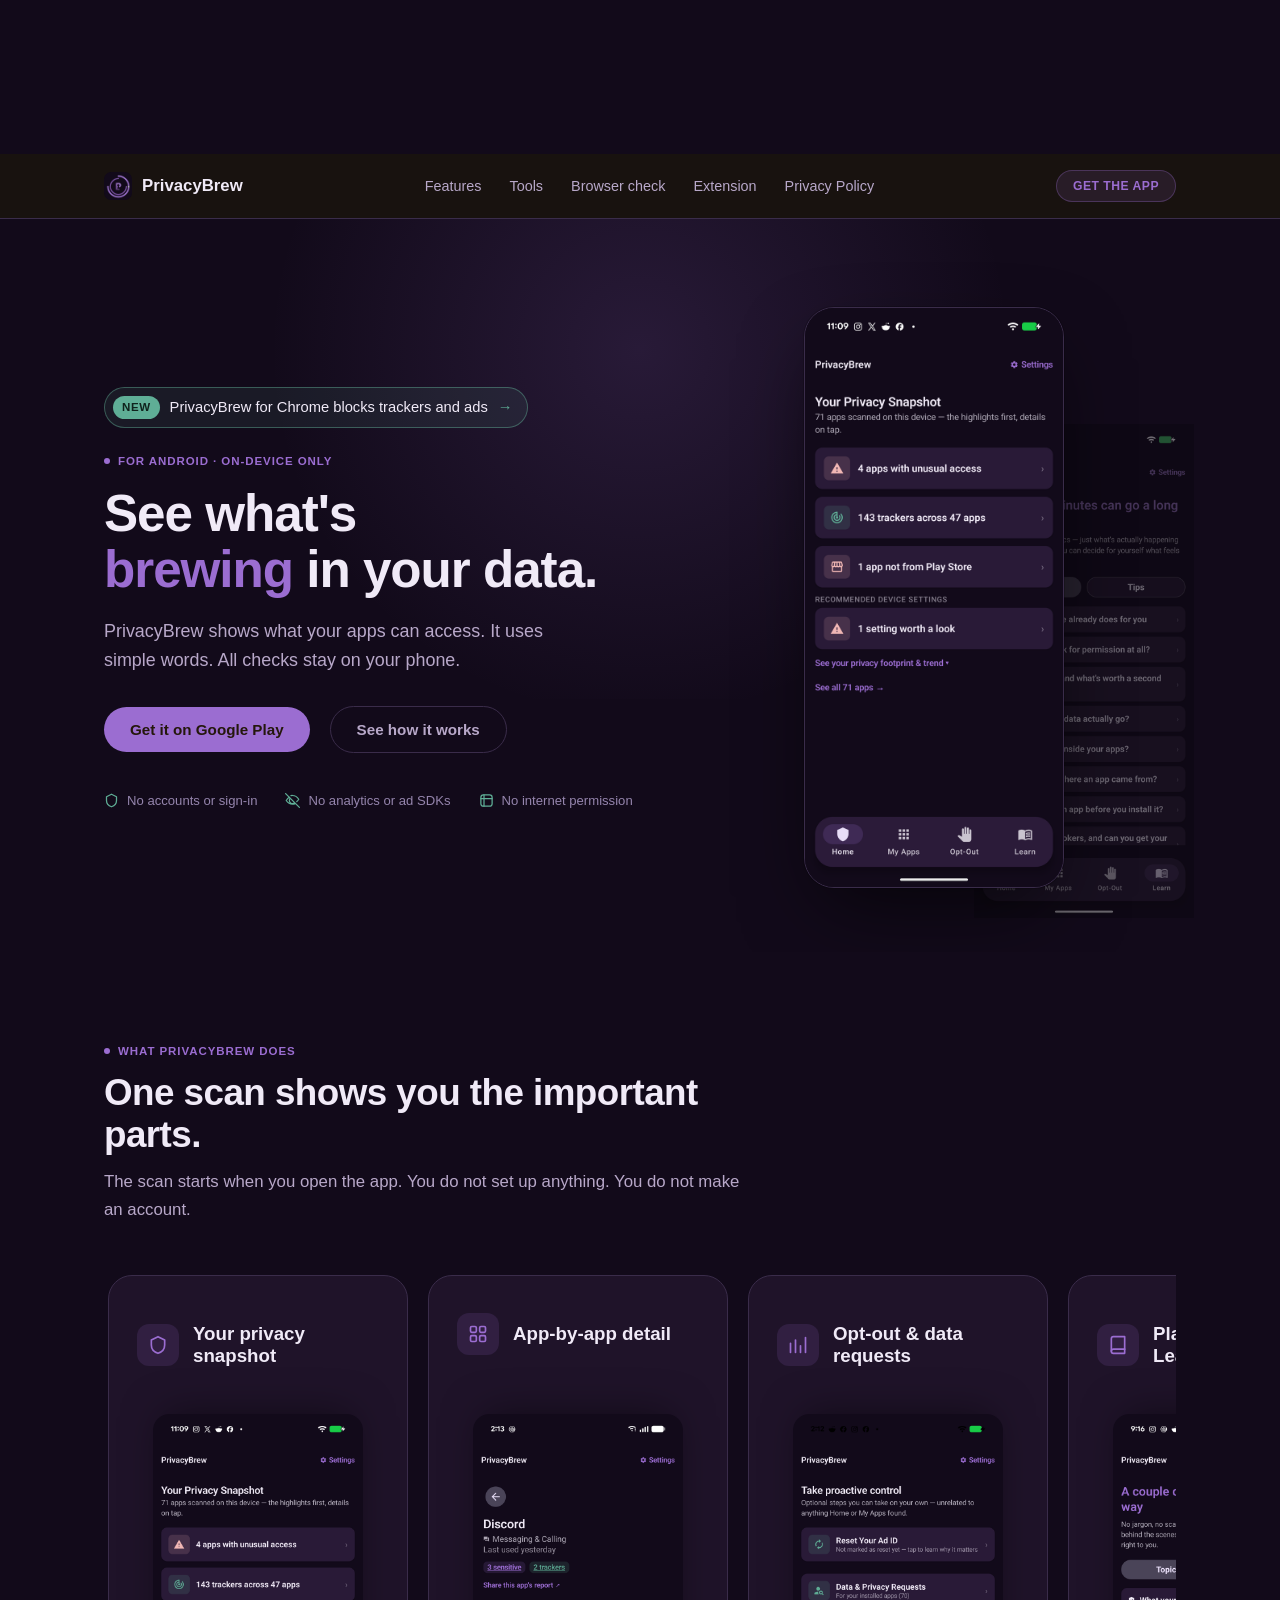
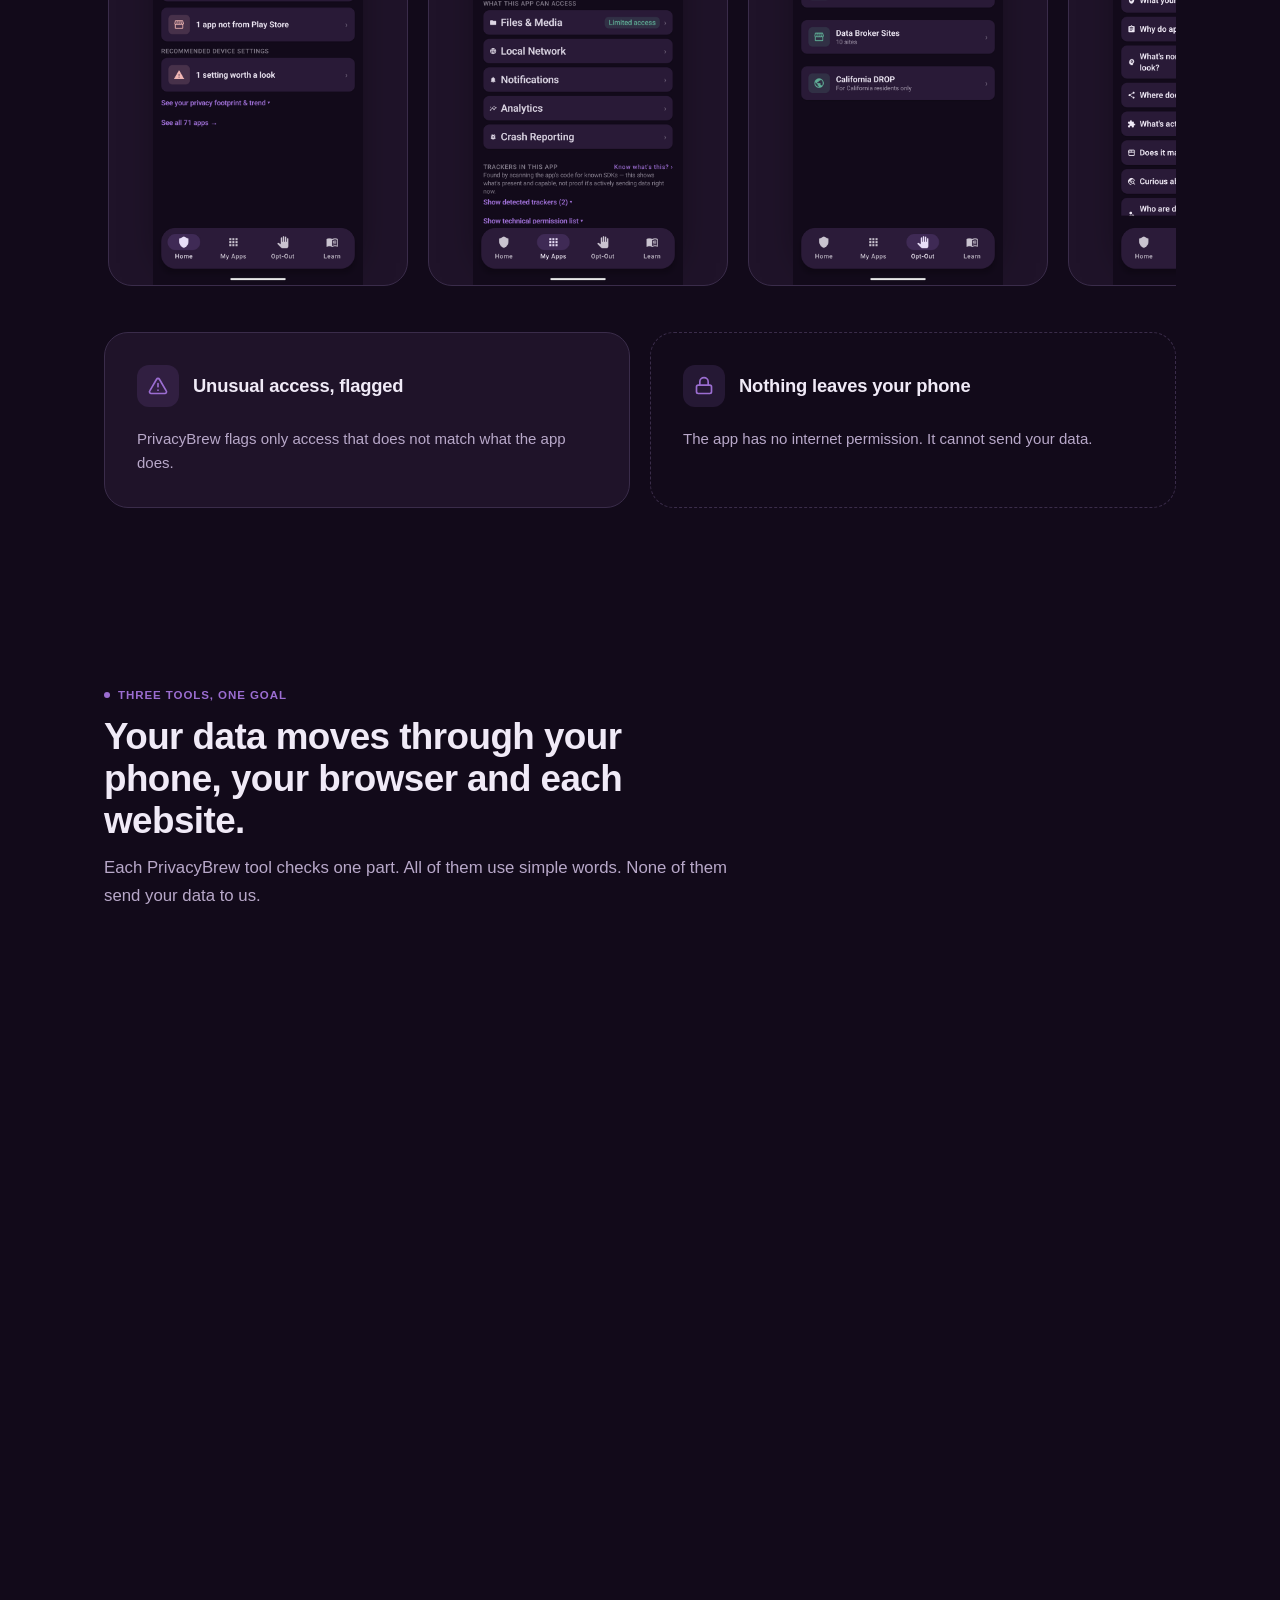
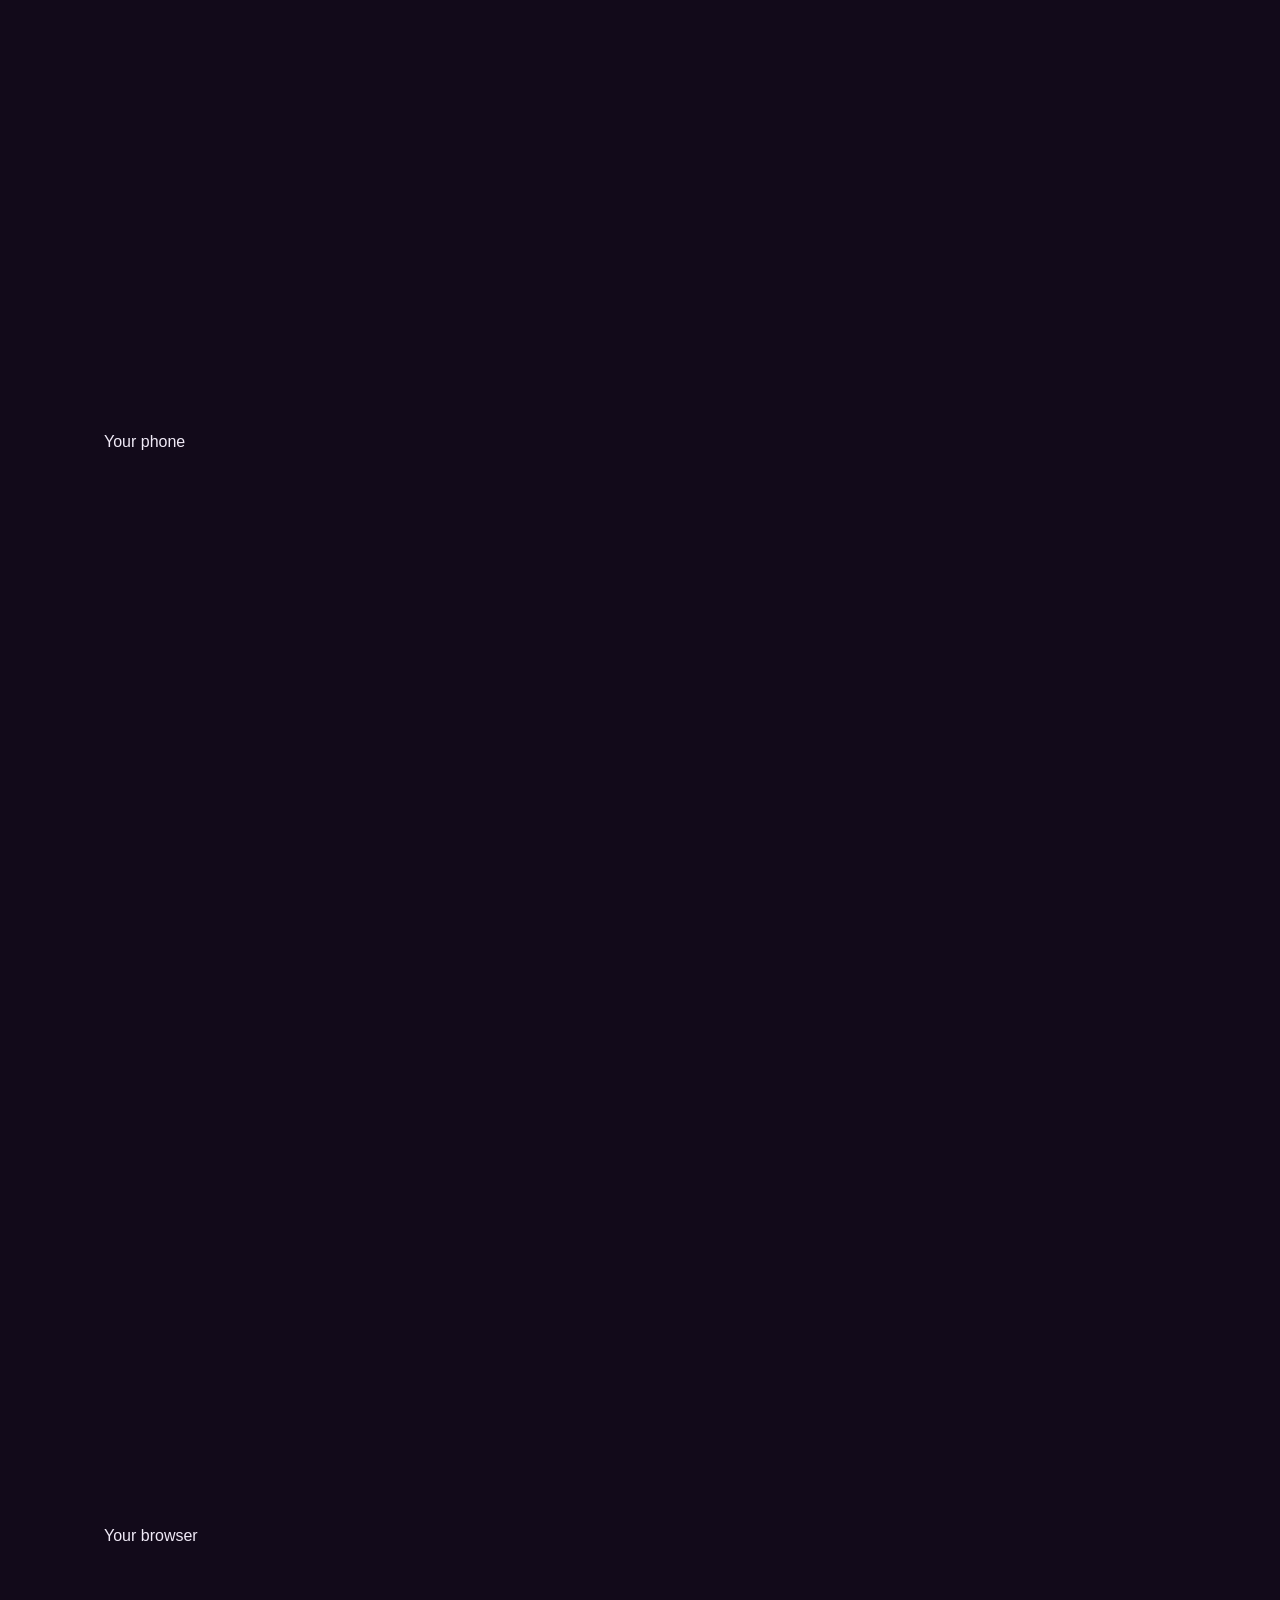
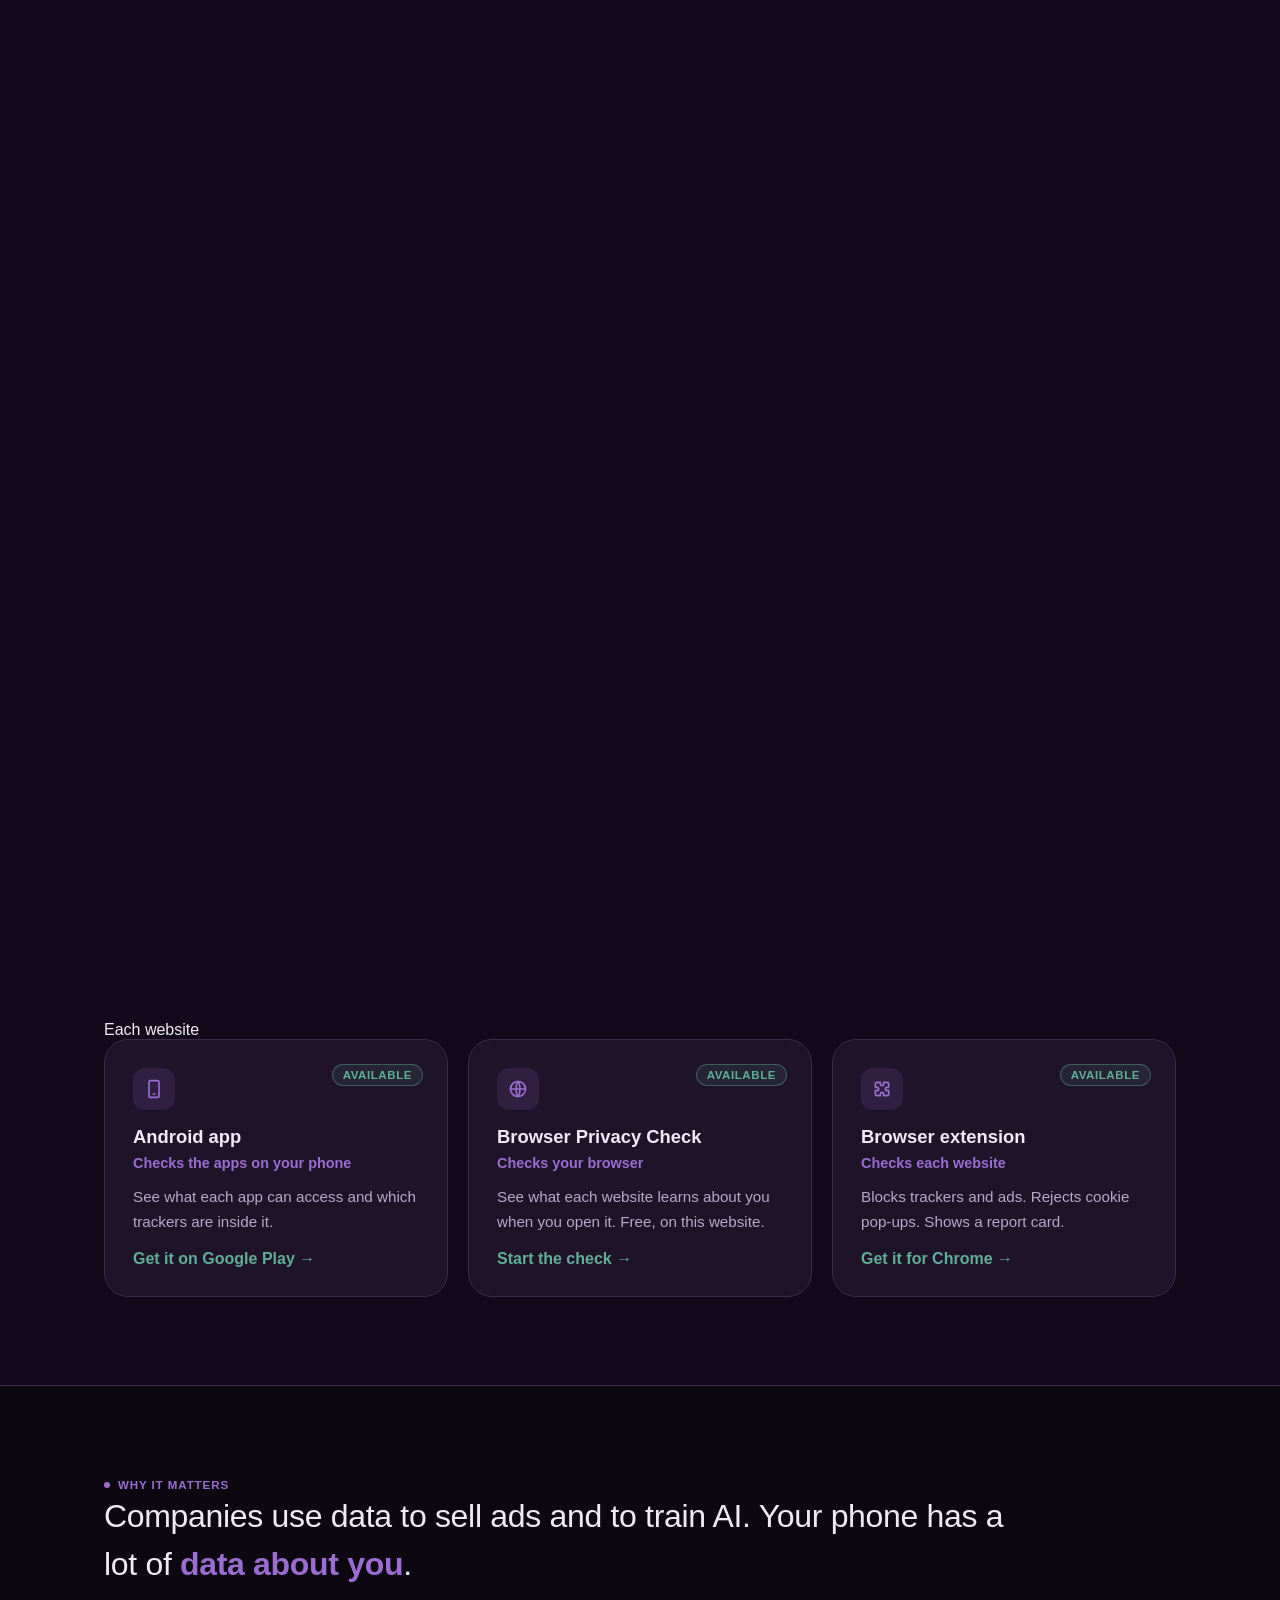
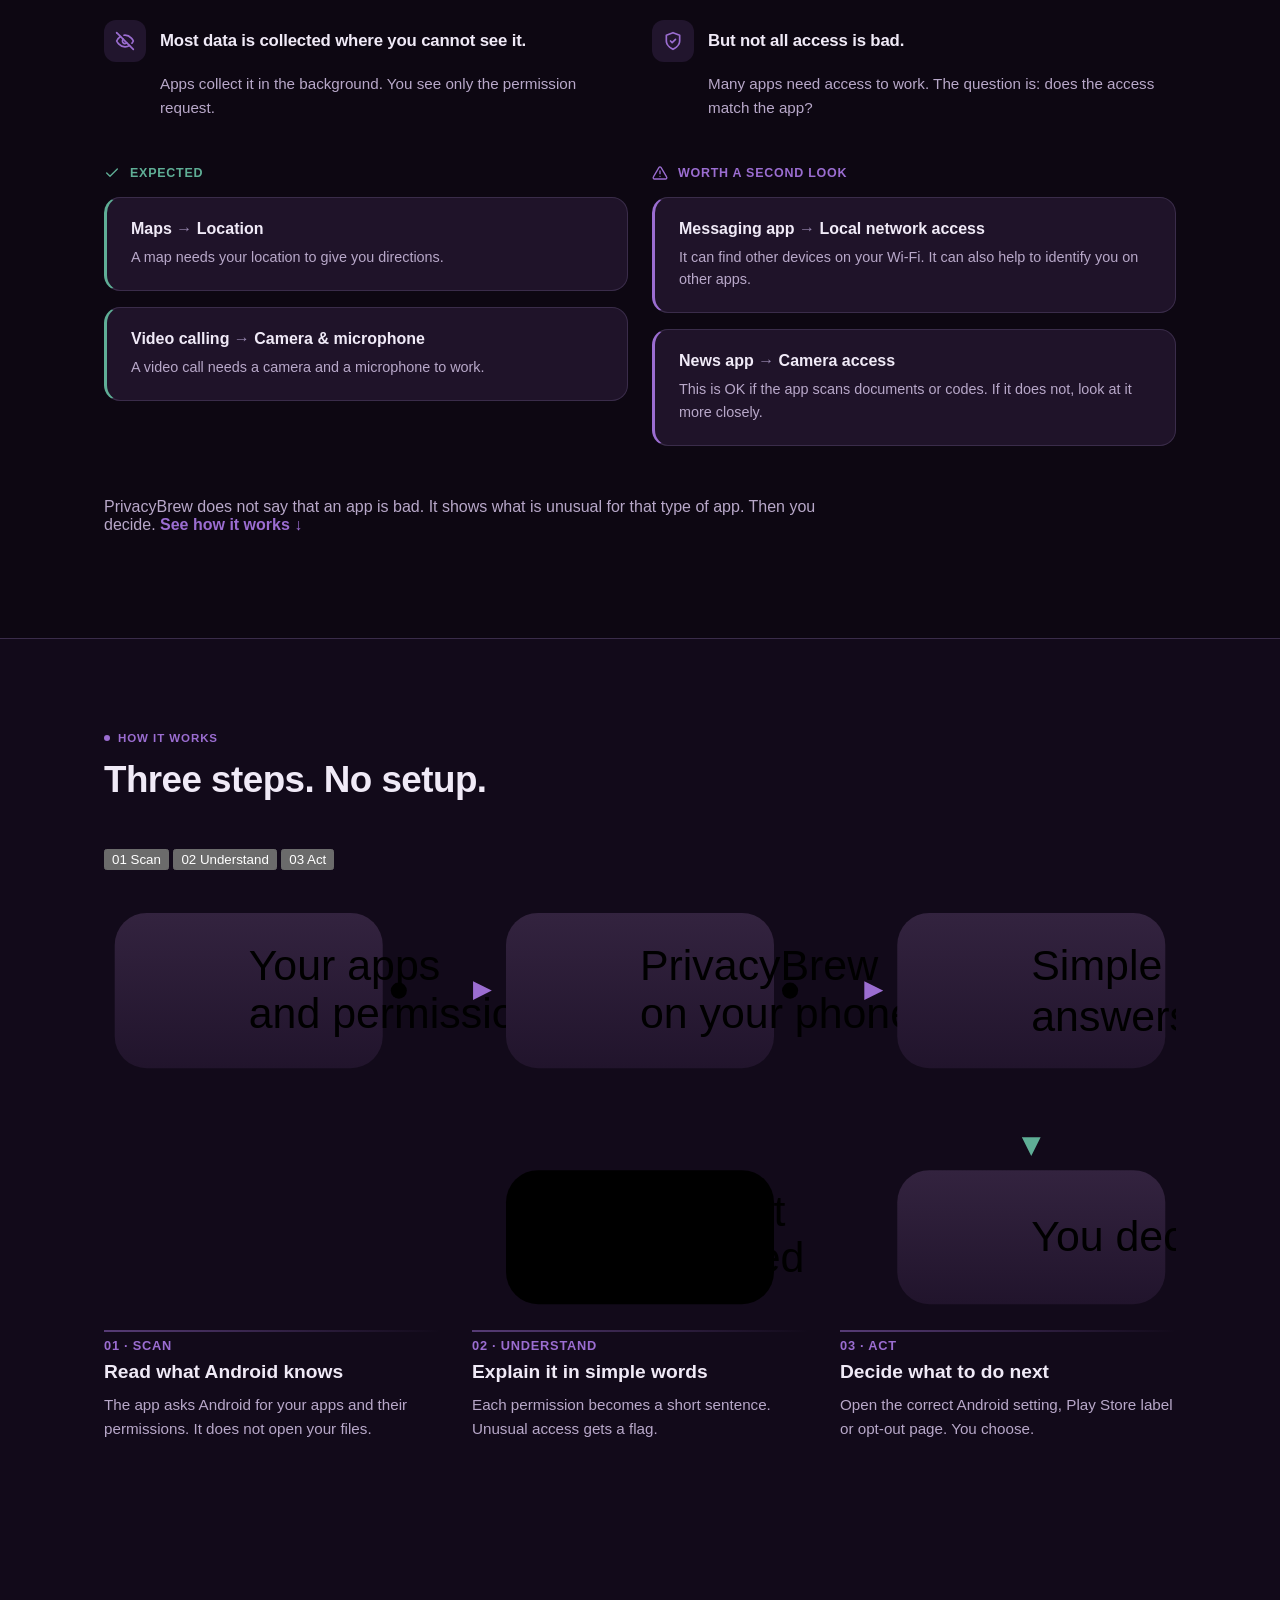
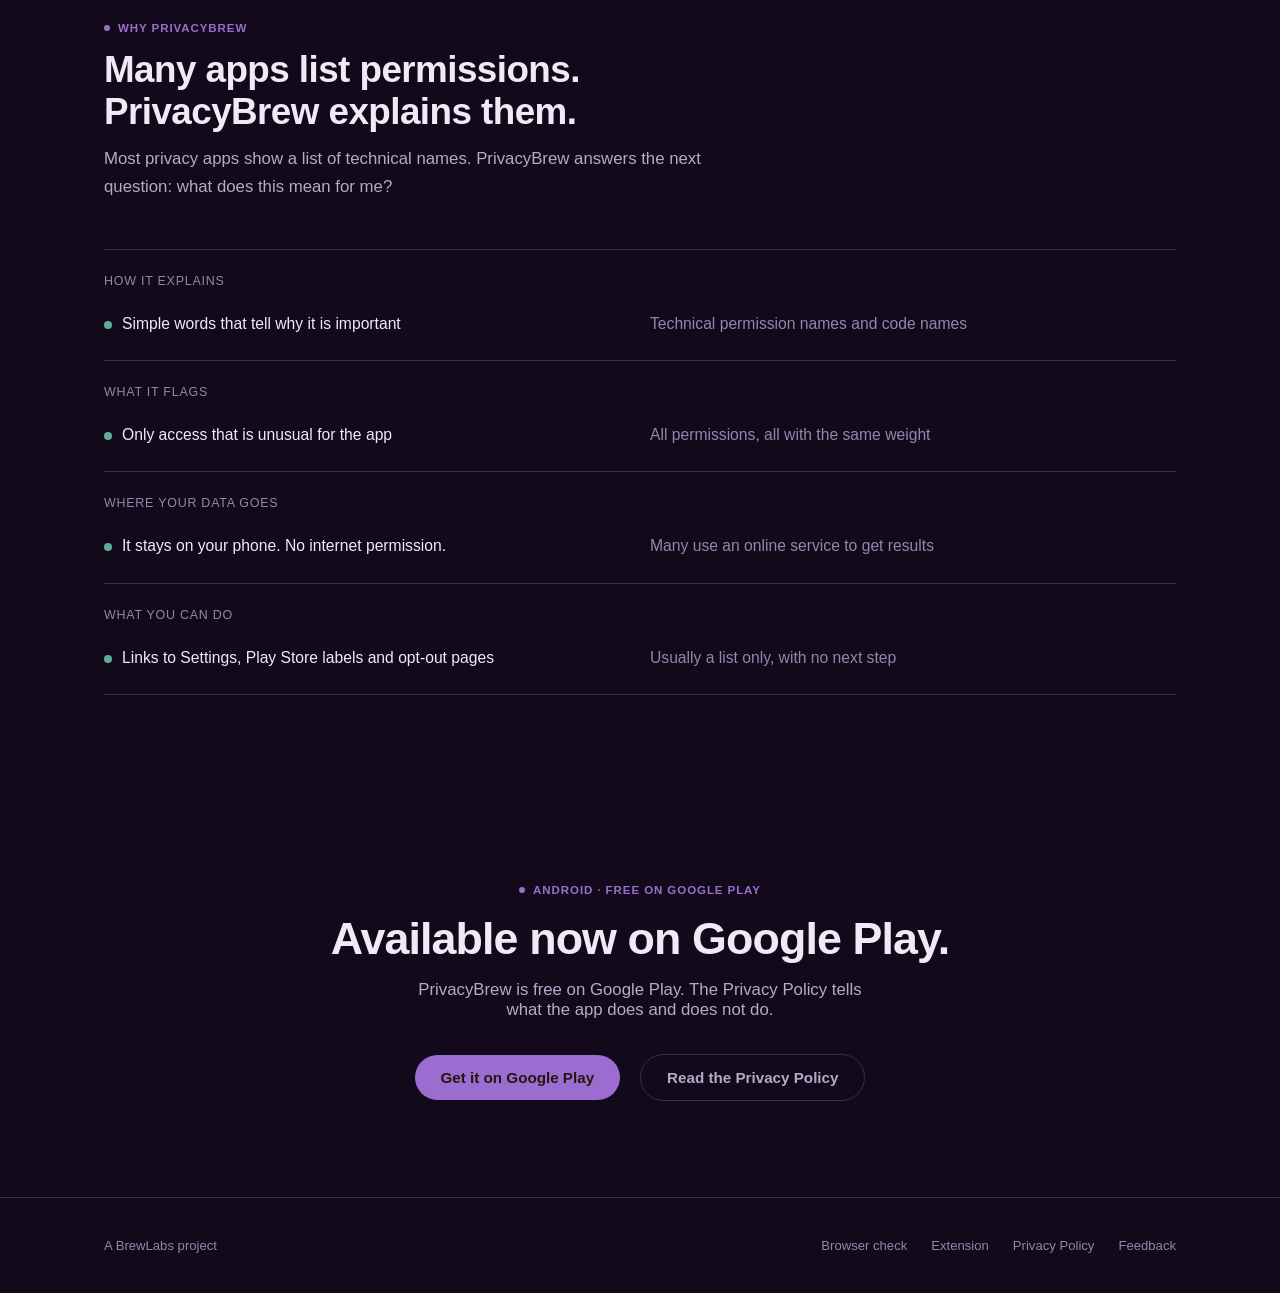
==== index.html @ 51af4dcc "Home: selectable How it works steps and tools flow strip Co-authored-by: Copilot <223556219+Copilot@" ====
<!DOCTYPE html>
<html lang="en">
<head>
<meta charset="UTF-8">
<meta name="viewport" content="width=device-width, initial-scale=1">
<meta name="color-scheme" content="dark">
<meta name="description" content="PrivacyBrew shows what your Android apps can access, in simple words. All checks stay on your phone. No accounts, no analytics, no ads, no internet permission.">
<link rel="icon" type="image/png" href="assets/img/favicon-32.png">
<link rel="apple-touch-icon" href="assets/img/favicon-180.png">
<link rel="stylesheet" href="assets/css/style.css?v=20261019a">
<title>PrivacyBrew — See what's brewing in your data</title>
</head>
<body>
  <svg class="dg-defs" aria-hidden="true" focusable="false"><defs><linearGradient id="pb-node" x1="0" y1="0" x2="0" y2="1"><stop offset="0" stop-color="#33233f"/><stop offset="1" stop-color="#21142c"/></linearGradient><marker id="pb-a" viewBox="0 0 10 10" refX="9" refY="5" markerWidth="7" markerHeight="7" orient="auto-start-reverse"><path d="M0 0L10 5L0 10z" fill="#9b6dd1"/></marker><marker id="pb-t" viewBox="0 0 10 10" refX="9" refY="5" markerWidth="7" markerHeight="7" orient="auto-start-reverse"><path d="M0 0L10 5L0 10z" fill="#5fae96"/></marker><marker id="pb-w" viewBox="0 0 10 10" refX="9" refY="5" markerWidth="7" markerHeight="7" orient="auto-start-reverse"><path d="M0 0L10 5L0 10z" fill="#e8a87c"/></marker></defs></svg>

  <nav class="nav">
    <div class="nav-inner">
      <a class="brand" href="/">
        <img src="assets/img/logo.png" alt="">
        PrivacyBrew
      </a>
      <div class="nav-links" id="nav-links">
        <a href="#features">Features</a>
        <a href="#tools">Tools</a>
        <a href="/check.html">Browser check</a>
        <a href="/extension.html">Extension</a>
        <a href="/privacy.html">Privacy Policy</a>
      </div>
      <a class="nav-cta" href="https://play.google.com/store/apps/details?id=com.brewlabs.privacybrew" target="_blank" rel="noopener">Get the app</a>
      <button class="nav-toggle" type="button" aria-expanded="false" aria-controls="nav-links" aria-label="Open menu">
        <span></span><span></span><span></span>
      </button>
    </div>
  </nav>

  <nav class="section-tracker" id="section-tracker" aria-label="Section">
    <a href="#features" data-section="features">What</a>
    <a href="#tools" data-section="tools">Tools</a>
    <a href="#why-it-matters" data-section="why-it-matters">Why</a>
    <a href="#how-it-works" data-section="how-it-works">How</a>
    <a href="#compare" data-section="compare">Compare</a>
  </nav>

  <header class="hero">
    <div class="wrap hero-grid">
      <div>
        <a class="hero-news" href="/extension.html">
          <span class="hero-news-tag">New</span>
          <span class="hero-news-text">PrivacyBrew for Chrome blocks trackers and ads</span>
          <span class="hero-news-arrow" aria-hidden="true">→</span>
        </a>
        <div class="eyebrow">For Android · On-device only</div>
        <h1>See what's<br><em>brewing</em> in your data.</h1>
        <p class="hero-sub">
          PrivacyBrew shows what your apps can access. It uses simple
          words. All checks stay on your phone.
        </p>
        <div class="hero-actions">
          <a class="btn btn-primary" href="https://play.google.com/store/apps/details?id=com.brewlabs.privacybrew" target="_blank" rel="noopener">Get it on Google Play</a>
          <a class="btn btn-ghost" href="#how-it-works">See how it works</a>
        </div>
        <div class="hero-trust">
          <span>
            <svg viewBox="0 0 24 24" fill="none" stroke-width="2" stroke-linecap="round" stroke-linejoin="round"><path d="M12 2l8 4v6c0 5-3.5 8.5-8 10-4.5-1.5-8-5-8-10V6z"/></svg>
            No accounts or sign-in
          </span>
          <span>
            <svg viewBox="0 0 24 24" fill="none" stroke-width="2" stroke-linecap="round" stroke-linejoin="round"><path d="M1 1l22 22M8.5 8.5A5 5 0 0012 17a4.9 4.9 0 002.9-.9M16.7 16.7A9.4 9.4 0 0112 18c-6 0-10-6-10-6a17.6 17.6 0 015-5.5M9.5 4.3A9 9 0 0112 4c6 0 10 6 10 6a17.7 17.7 0 01-3.1 3.6"/></svg>
            No analytics or ad SDKs
          </span>
          <span>
            <svg viewBox="0 0 24 24" fill="none" stroke-width="2" stroke-linecap="round" stroke-linejoin="round"><rect x="3" y="3" width="18" height="18" rx="4"/><path d="M3 9h18M8 3v18"/></svg>
            No internet permission
          </span>
        </div>
      </div>
      <div class="hero-visual">
        <img class="phone-back" src="assets/img/screenshots/learn.png" alt="">
        <div class="phone"><img src="assets/img/screenshots/home.png" alt="PrivacyBrew home screen showing a privacy snapshot with unusual access and tracker counts"></div>
      </div>
    </div>
  </header>

  <section id="features">
    <div class="wrap">
      <div class="section-head reveal">
        <div class="eyebrow">What PrivacyBrew does</div>
        <h2>One scan shows you the important parts.</h2>
        <p>The scan starts when you open the app. You do not set up
        anything. You do not make an account.</p>
      </div>

      <div class="shot-gallery reveal">
        <div class="shot-gallery-item">
          <div class="card-header">
            <div class="card-icon">
              <svg viewBox="0 0 24 24" fill="none" stroke-width="2" stroke-linecap="round" stroke-linejoin="round"><path d="M12 2l8 4v6c0 5-3.5 8.5-8 10-4.5-1.5-8-5-8-10V6z"/></svg>
            </div>
            <h3>Your privacy snapshot</h3>
          </div>
          <div class="shot-wrap"><img src="assets/img/screenshots/home.png" alt="Home tab privacy snapshot"></div>
        </div>

        <div class="shot-gallery-item">
          <div class="card-header">
            <div class="card-icon">
              <svg viewBox="0 0 24 24" fill="none" stroke-width="2" stroke-linecap="round" stroke-linejoin="round"><rect x="3" y="3" width="7" height="7" rx="1.5"/><rect x="14" y="3" width="7" height="7" rx="1.5"/><rect x="3" y="14" width="7" height="7" rx="1.5"/><rect x="14" y="14" width="7" height="7" rx="1.5"/></svg>
            </div>
            <h3>App-by-app detail</h3>
          </div>
          <div class="shot-wrap"><img src="assets/img/screenshots/detail.png" alt="App detail screen showing access and unusual flags"></div>
        </div>

        <div class="shot-gallery-item">
          <div class="card-header">
            <div class="card-icon">
              <svg viewBox="0 0 24 24" fill="none" stroke-width="2" stroke-linecap="round" stroke-linejoin="round"><path d="M3 21V10M9 21V6M15 21v-8M21 21V3"/></svg>
            </div>
            <h3>Opt-out & data requests</h3>
          </div>
          <div class="shot-wrap"><img src="assets/img/screenshots/optout.png" alt="Opt-Out tab with reset ad ID, data & privacy requests, data broker sites, and California DROP cards"></div>
        </div>

        <div class="shot-gallery-item">
          <div class="card-header">
            <div class="card-icon">
              <svg viewBox="0 0 24 24" fill="none" stroke-width="2" stroke-linecap="round" stroke-linejoin="round"><path d="M4 19.5A2.5 2.5 0 016.5 17H20"/><path d="M6.5 2H20v20H6.5A2.5 2.5 0 014 19.5v-15A2.5 2.5 0 016.5 2z"/></svg>
            </div>
            <h3>Plain-language Learn</h3>
          </div>
          <div class="shot-wrap"><img src="assets/img/screenshots/learn.png" alt="Learn tab with plain-language privacy topics"></div>
        </div>
      </div>

      <div class="bento">
        <div class="card span-3 reveal">
          <div class="card-header">
            <div class="card-icon">
              <svg viewBox="0 0 24 24" fill="none" stroke-width="2" stroke-linecap="round" stroke-linejoin="round"><path d="M10.29 3.86l-8.16 14A2 2 0 004 21h16a2 2 0 001.87-3.14l-8.16-14a2 2 0 00-3.44 0z"/><path d="M12 9v4M12 17h.01"/></svg>
            </div>
            <h3>Unusual access, flagged</h3>
          </div>
          <p>PrivacyBrew flags only access that does not match what the app does.</p>
        </div>

        <div class="card trust span-3 reveal">
          <div class="card-header">
            <div class="card-icon">
              <svg viewBox="0 0 24 24" fill="none" stroke-width="2" stroke-linecap="round" stroke-linejoin="round"><rect x="3" y="11" width="18" height="10" rx="2"/><path d="M7 11V7a5 5 0 0110 0v4"/></svg>
            </div>
            <h3>Nothing leaves your phone</h3>
          </div>
          <p>The app has no internet permission. It cannot send your data.</p>
        </div>
      </div>
    </div>
  </section>

  <section id="tools">
    <div class="wrap">
      <div class="section-head reveal">
        <div class="eyebrow">Three tools, one goal</div>
        <h2>Your data moves through your phone, your browser and each website.</h2>
        <p>Each PrivacyBrew tool checks one part. All of them use simple words. None of them send your data to us.</p>
      </div>
      <div class="tools-flow reveal" data-live aria-hidden="true">
        <div class="tf-node tf-app"><svg viewBox="0 0 24 24" fill="none" stroke-width="2" stroke-linecap="round" stroke-linejoin="round"><rect x="6" y="2" width="12" height="20" rx="2"/><path d="M11 18h2"/></svg><span>Your phone</span><span class="tf-link"><i></i></span></div>
        <div class="tf-node tf-check"><svg viewBox="0 0 24 24" fill="none" stroke-width="2" stroke-linecap="round" stroke-linejoin="round"><circle cx="12" cy="12" r="9"/><path d="M3 12h18M12 3c3 3.5 3 14.5 0 18M12 3c-3 3.5-3 14.5 0 18"/></svg><span>Your browser</span><span class="tf-link"><i></i></span></div>
        <div class="tf-node tf-ext"><svg viewBox="0 0 24 24" fill="none" stroke-width="2" stroke-linecap="round" stroke-linejoin="round"><rect x="3" y="4" width="18" height="16" rx="2"/><path d="M3 9h18M7 6.5h.01M10 6.5h.01"/></svg><span>Each website</span></div>
      </div>
      <div class="tools-grid">
        <a class="tool-card t-app reveal" href="https://play.google.com/store/apps/details?id=com.brewlabs.privacybrew" target="_blank" rel="noopener">
          <span class="tool-status live">Available</span>
          <div class="card-icon"><svg viewBox="0 0 24 24" fill="none" stroke-width="2" stroke-linecap="round" stroke-linejoin="round"><rect x="6" y="2" width="12" height="20" rx="2"/><path d="M11 18h2"/></svg></div>
          <h3>Android app</h3>
          <p class="tool-what">Checks the apps on your phone</p>
          <p>See what each app can access and which trackers are inside it.</p>
          <span class="card-cta">Get it on Google Play →</span>
        </a>
        <a class="tool-card t-check reveal" href="/check.html">
          <span class="tool-status live">Available</span>
          <div class="card-icon"><svg viewBox="0 0 24 24" fill="none" stroke-width="2" stroke-linecap="round" stroke-linejoin="round"><circle cx="12" cy="12" r="9"/><path d="M3 12h18M12 3c3 3.5 3 14.5 0 18M12 3c-3 3.5-3 14.5 0 18"/></svg></div>
          <h3>Browser Privacy Check</h3>
          <p class="tool-what">Checks your browser</p>
          <p>See what each website learns about you when you open it. Free, on this website.</p>
          <span class="card-cta">Start the check →</span>
        </a>
        <a class="tool-card t-ext reveal" href="https://chromewebstore.google.com/detail/privacybrew-tracker-ad-bl/hdhjekomkdacaliekmmdilaanalclhib" target="_blank" rel="noopener">
          <span class="tool-status live">Available</span>
          <div class="card-icon"><svg viewBox="0 0 24 24" fill="none" stroke-width="2" stroke-linecap="round" stroke-linejoin="round"><path d="M14 4h4a2 2 0 012 2v4h-2a2 2 0 100 4h2v4a2 2 0 01-2 2h-4v-2a2 2 0 10-4 0v2H6a2 2 0 01-2-2v-4h2a2 2 0 100-4H4V6a2 2 0 012-2h4v2a2 2 0 104 0z"/></svg></div>
          <h3>Browser extension</h3>
          <p class="tool-what">Checks each website</p>
          <p>Blocks trackers and ads. Rejects cookie pop-ups. Shows a report card.</p>
          <span class="card-cta">Get it for Chrome →</span>
        </a>
      </div>
    </div>
  </section>

  <section class="statement" id="why-it-matters">
    <div class="wrap">
      <div class="eyebrow reveal">Why it matters</div>
      <p class="why-lead reveal">
        Companies use data to sell ads and to train AI. Your phone
        has a lot of <strong>data about you</strong>.
      </p>

      <div class="why-facts reveal">
        <div class="why-fact">
          <div class="why-fact-header">
            <div class="why-fact-icon">
              <svg viewBox="0 0 24 24" fill="none" stroke-width="2" stroke-linecap="round" stroke-linejoin="round"><path d="M9.88 9.88a3 3 0 104.24 4.24"/><path d="M10.73 5.08A10.43 10.43 0 0112 5c7 0 10 7 10 7a13.16 13.16 0 01-1.67 2.68"/><path d="M6.61 6.61A13.526 13.526 0 002 12s3 7 10 7a9.74 9.74 0 005.39-1.61"/><line x1="2" y1="2" x2="22" y2="22"/></svg>
            </div>
            <h3>Most data is collected where you cannot see it.</h3>
          </div>
          <p>Apps collect it in the background. You see only the permission request.</p>
        </div>
        <div class="why-fact">
          <div class="why-fact-header">
            <div class="why-fact-icon">
              <svg viewBox="0 0 24 24" fill="none" stroke-width="2" stroke-linecap="round" stroke-linejoin="round"><path d="M12 22s8-4 8-10V5l-8-3-8 3v7c0 6 8 10 8 10z"/><path d="M9 12l2 2 4-4"/></svg>
            </div>
            <h3>But not all access is bad.</h3>
          </div>
          <p>Many apps need access to work. The question is: does the access match the app?</p>
        </div>
      </div>

      <div class="compare-grid reveal">
        <div>
          <div class="compare-col-label expected">
            <svg viewBox="0 0 24 24" fill="none" stroke-width="2" stroke-linecap="round" stroke-linejoin="round"><path d="M20 6L9 17l-5-5"/></svg>
            Expected
          </div>
          <div class="compare-card">
            <div class="pair">Maps <span>→</span> Location</div>
            <p>A map needs your location to give you directions.</p>
          </div>
          <div class="compare-card">
            <div class="pair">Video calling <span>→</span> Camera &amp; microphone</div>
            <p>A video call needs a camera and a microphone to work.</p>
          </div>
        </div>
        <div>
          <div class="compare-col-label flag">
            <svg viewBox="0 0 24 24" fill="none" stroke-width="2" stroke-linecap="round" stroke-linejoin="round"><path d="M10.29 3.86l-8.16 14A2 2 0 004 21h16a2 2 0 001.87-3.14l-8.16-14a2 2 0 00-3.44 0z"/><path d="M12 9v4M12 17h.01"/></svg>
            Worth a second look
          </div>
          <div class="compare-card flag">
            <div class="pair">Messaging app <span>→</span> Local network access</div>
            <p>It can find other devices on your Wi-Fi. It can also help to
            identify you on other apps.</p>
          </div>
          <div class="compare-card flag">
            <div class="pair">News app <span>→</span> Camera access</div>
            <p>This is OK if the app scans documents or codes. If it does
            not, look at it more closely.</p>
          </div>
        </div>
      </div>

      <p class="why-bridge reveal">
        PrivacyBrew does not say that an app is bad. It shows what is
        unusual for that type of app. Then you decide.
        <a href="#how-it-works">See how it works ↓</a>
      </p>
    </div>
  </section>

  <section id="how-it-works">
    <div class="wrap">
      <div class="section-head reveal">
        <div class="eyebrow">How it works</div>
        <h2>Three steps. No setup.</h2>
      </div>
      <div class="how-flow glass reveal" data-stepper data-step="1">
        <div class="seg" role="group" aria-label="Steps">
          <button type="button" data-step-btn="1" aria-pressed="true">01 Scan</button>
          <button type="button" data-step-btn="2" aria-pressed="false">02 Understand</button>
          <button type="button" data-step-btn="3" aria-pressed="false">03 Act</button>
        </div>
        <svg class="dg" viewBox="0 0 400 170" role="img" aria-label="PrivacyBrew reads your apps on your phone and gives you simple answers. Then you decide. It does not use the internet.">
          <g class="part p1"><g class="hl s1"><rect class="n " x="4" y="16" width="100" height="58" rx="12" fill="url(#pb-node)"/><text class="t" x="54" y="41">Your apps</text><text class="ts" x="54" y="59">and permissions</text></g></g>
          <g class="part p2"><g class="hl s1"><line class="ln flow" x1="108" y1="45" x2="144" y2="45" marker-end="url(#pb-a)"/><circle class="dot dot-a pkt pk-how" cx="110" cy="45" r="3"/></g></g>
          <g class="part p3"><g class="hl s1 s2"><rect class="n n-t" x="150" y="16" width="100" height="58" rx="12" fill="url(#pb-node)"/><text class="t" x="200" y="41">PrivacyBrew</text><text class="ts" x="200" y="59">on your phone</text></g></g>
          <g class="part p4"><g class="hl s2"><line class="ln flow" x1="254" y1="45" x2="290" y2="45" marker-end="url(#pb-a)"/><circle class="dot dot-a pkt pk-how" cx="256" cy="45" r="3"/></g></g>
          <g class="part p5"><g class="hl s2 s3"><rect class="n " x="296" y="16" width="100" height="58" rx="12" fill="url(#pb-node)"/><text class="t" x="346" y="41">Simple</text><text class="t" x="346" y="60">answers</text></g></g>
          <g class="part p6"><g class="hl s3"><line class="ln ln-t flow" x1="346" y1="78" x2="346" y2="106" marker-end="url(#pb-t)"/></g></g>
          <g class="part p7"><g class="hl s3"><rect class="n n-t" x="296" y="112" width="100" height="50" rx="12" fill="url(#pb-node)"/><text class="t" x="346" y="142">You decide</text></g></g>
          <g class="part p8"><line class="ln ln-w n-dash-s" x1="200" y1="78" x2="200" y2="112"/><path class="x" d="M193 88l14 14M207 88l-14 14"/><rect class="n n-w n-dash" x="150" y="112" width="100" height="50" rx="12"/><text class="t t-13 tw" x="200" y="133">Internet</text><text class="ts tw" x="200" y="150">not used</text></g>
        </svg>
      </div>
      <div class="steps">
        <div class="step reveal is-active" data-step-card="1">
          <div class="step-header">
            <span class="num">01 · SCAN</span>
            <h3>Read what Android knows</h3>
          </div>
          <p>The app asks Android for your apps and their permissions. It does not open your files.</p>
        </div>
        <div class="step reveal" data-step-card="2">
          <div class="step-header">
            <span class="num">02 · UNDERSTAND</span>
            <h3>Explain it in simple words</h3>
          </div>
          <p>Each permission becomes a short sentence. Unusual access gets a flag.</p>
        </div>
        <div class="step reveal" data-step-card="3">
          <div class="step-header">
            <span class="num">03 · ACT</span>
            <h3>Decide what to do next</h3>
          </div>
          <p>Open the correct Android setting, Play Store label or opt-out page. You choose.</p>
        </div>
      </div>
    </div>
  </section>

  <section id="compare">
    <div class="wrap">
      <div class="section-head reveal">
        <div class="eyebrow">Why PrivacyBrew</div>
        <h2>Many apps list permissions. PrivacyBrew explains them.</h2>
        <p>Most privacy apps show a list of technical names. PrivacyBrew
        answers the next question: what does this mean for me?</p>
      </div>

      <div class="reveal">
        <div class="diff-row">
          <div class="label">How it explains</div>
          <div class="diff-col us">Simple words that tell why it is important</div>
          <div class="diff-col them">Technical permission names and code names</div>
        </div>
        <div class="diff-row">
          <div class="label">What it flags</div>
          <div class="diff-col us">Only access that is unusual for the app</div>
          <div class="diff-col them">All permissions, all with the same weight</div>
        </div>
        <div class="diff-row">
          <div class="label">Where your data goes</div>
          <div class="diff-col us">It stays on your phone. No internet permission.</div>
          <div class="diff-col them">Many use an online service to get results</div>
        </div>
        <div class="diff-row">
          <div class="label">What you can do</div>
          <div class="diff-col us">Links to Settings, Play Store labels and opt-out pages</div>
          <div class="diff-col them">Usually a list only, with no next step</div>
        </div>
      </div>
    </div>
  </section>

  <section id="cta" class="cta">
    <div class="wrap reveal">
      <div class="eyebrow">Android · Free on Google Play</div>
      <h2>Available now on Google Play.</h2>
      <p>PrivacyBrew is free on Google Play. The Privacy Policy tells
      what the app does and does not do.</p>
      <div class="hero-actions cta-actions">
        <a class="btn btn-primary" href="https://play.google.com/store/apps/details?id=com.brewlabs.privacybrew" target="_blank" rel="noopener">Get it on Google Play</a>
        <a class="btn btn-ghost" href="/privacy.html">Read the Privacy Policy</a>
      </div>
    </div>
  </section>

  <footer class="footer">
    <div class="wrap footer-inner">
      <div>A BrewLabs project</div>
      <div class="footer-links">
        <a href="/check.html">Browser check</a>
        <a href="/extension.html">Extension</a>
        <a href="/privacy.html">Privacy Policy</a>
        <a href="/feedback.html">Feedback</a>
      </div>
    </div>
  </footer>

  <script src="assets/js/main.js?v=20261019a"></script>
</body>
</html>
---- assets/css/style.css ----
/* PrivacyBrew — shared design system for the marketing site.
   Brand tokens intentionally match the Android app's theme so the site
   and product feel like one thing, not two. */

:root {
  color-scheme: dark;
  --bg: #120a1a;
  --bg-2: #0d0712;
  --panel: #1f1329;
  --panel-2: #281a35;
  --border: #3a2c4a;
  --accent: #9b6dd1;
  --accent-dim: #7a52ad;
  --accent-2: #5fae96;
  --text: #f0eaf7;
  --text-dim: #b8a8c9;
  --text-faint: #9585ad;
  --radius-lg: 24px;
  --radius-md: 16px;
  --radius-sm: 10px;
  --max: 1120px;
}

* { box-sizing: border-box; }

html { scroll-behavior: smooth; }

body {
  margin: 0;
  font-family: -apple-system, BlinkMacSystemFont, "SF Pro Display", "Segoe UI", Roboto, sans-serif;
  background: var(--bg);
  color: var(--text);
  -webkit-font-smoothing: antialiased;
}

a { color: var(--accent-2); text-decoration: none; }
a:hover { text-decoration: underline; }

img { max-width: 100%; display: block; }

.wrap {
  max-width: var(--max);
  margin: 0 auto;
  padding: 0 24px;
}

.eyebrow {
  display: inline-flex;
  align-items: center;
  gap: 8px;
  font-size: 0.72rem;
  font-weight: 700;
  letter-spacing: 0.08em;
  text-transform: uppercase;
  color: var(--accent);
}

.eyebrow::before {
  content: "";
  width: 6px;
  height: 6px;
  border-radius: 50%;
  background: var(--accent);
}

/* ---------- Nav ---------- */

.nav {
  position: sticky;
  top: 0;
  z-index: 50;
  background: rgba(26, 20, 15, 0.86);
  backdrop-filter: blur(10px);
  border-bottom: 1px solid var(--border);
}

.nav-inner {
  max-width: var(--max);
  margin: 0 auto;
  padding: 16px 24px;
  display: flex;
  align-items: center;
  justify-content: space-between;
  gap: 16px;
}

.brand {
  display: flex;
  align-items: center;
  gap: 10px;
  font-weight: 700;
  font-size: 1.05rem;
  color: var(--text);
}

.brand img { width: 28px; height: 28px; border-radius: 7px; }

.nav-links {
  display: flex;
  align-items: center;
  gap: 28px;
  font-size: 0.9rem;
  color: var(--text-dim);
}

.nav-links a { color: var(--text-dim); }
.nav-links a:hover { color: var(--text); text-decoration: none; }

.nav-cta {
  font-size: 0.76rem;
  font-weight: 700;
  text-transform: uppercase;
  letter-spacing: 0.04em;
  padding: 8px 16px;
  border-radius: 999px;
  background: rgba(155, 109, 209, 0.12);
  color: var(--accent) !important;
  border: 1px solid rgba(155, 109, 209, 0.3);
  white-space: nowrap;
}
.nav-cta:hover { text-decoration: none; background: rgba(155, 109, 209, 0.2); }

.nav-toggle { display: none; }
.nav-toggle {
  width: 44px;
  height: 44px;
  margin-right: -10px;
  padding: 0;
  background: none;
  border: 0;
  border-radius: 10px;
  cursor: pointer;
  flex-direction: column;
  align-items: center;
  justify-content: center;
  gap: 5px;
}
.nav-toggle span {
  display: block;
  width: 22px;
  height: 2px;
  border-radius: 2px;
  background: var(--text);
  transition: transform 0.2s ease, opacity 0.2s ease;
}
.nav-toggle[aria-expanded="true"] span:nth-child(1) { transform: translateY(7px) rotate(45deg); }
.nav-toggle[aria-expanded="true"] span:nth-child(2) { opacity: 0; }
.nav-toggle[aria-expanded="true"] span:nth-child(3) { transform: translateY(-7px) rotate(-45deg); }

/* "New" banner under the hero buttons: points visitors to the other pages. */
.hero-news {
  display: inline-flex;
  align-items: center;
  gap: 10px;
  margin: 0 0 22px;
  padding: 8px 14px 8px 8px;
  border-radius: 999px;
  border: 1px solid rgba(95, 174, 150, 0.45);
  background: rgba(95, 174, 150, 0.1);
  color: var(--text);
  font-size: 0.92rem;
  line-height: 1.35;
}
.hero-news:hover { text-decoration: none; background: rgba(95, 174, 150, 0.18); }
.hero-news-tag {
  flex: 0 0 auto;
  font-size: 0.72rem;
  font-weight: 800;
  text-transform: uppercase;
  letter-spacing: 0.05em;
  padding: 4px 9px;
  border-radius: 999px;
  background: var(--accent-2);
  color: #10231d;
}
.hero-news-arrow { color: var(--accent-2); font-weight: 700; }

/* ---------- Mobile section tracker ---------- */
/* Hidden by default (desktop) -- the top nav's anchor links already cover
   this there. Shown only under the same 640px breakpoint where
   .nav-links disappears (see Responsive section below), and only once
   scrolled past the hero (toggled via the "visible" class in main.js). */
.section-tracker {
  display: none;
  position: fixed;
  left: 50%;
  bottom: 18px;
  transform: translateX(-50%) translateY(12px);
  z-index: 60;
  background: rgba(31, 19, 41, 0.92);
  backdrop-filter: blur(10px);
  border: 1px solid var(--border);
  border-radius: 999px;
  padding: 6px;
  gap: 2px;
  max-width: calc(100vw - 24px);
  overflow-x: auto;
  box-shadow: 0 8px 24px rgba(0, 0, 0, 0.35);
  opacity: 0;
  transition: opacity 0.25s ease, transform 0.25s ease;
}
.section-tracker.visible { opacity: 1; transform: translateX(-50%) translateY(0); }
/* Hidden while you scroll down (reading), so it does not cover text. */
.section-tracker.visible.tucked { opacity: 0; transform: translateX(-50%) translateY(24px); pointer-events: none; }
.section-tracker a {
  flex: 0 0 auto;
  font-size: 0.74rem;
  font-weight: 600;
  color: var(--text-faint);
  padding: 7px 13px;
  border-radius: 999px;
  white-space: nowrap;
}
.section-tracker a:hover { color: var(--text-dim); text-decoration: none; }
.section-tracker a.active {
  color: #24170b;
  background: var(--accent);
}

/* ---------- Hero ---------- */

.hero {
  position: relative;
  padding: 88px 0 64px;
  overflow: hidden;
}

.hero::before {
  content: "";
  position: absolute;
  top: -220px;
  left: 50%;
  width: 900px;
  height: 700px;
  transform: translateX(-50%);
  background: radial-gradient(circle, rgba(155, 109, 209, 0.16), transparent 65%);
  pointer-events: none;
}

.hero-grid {
  position: relative;
  display: grid;
  grid-template-columns: 1.1fr 1fr;
  gap: 56px;
  align-items: center;
}

.hero h1 {
  font-size: clamp(2.4rem, 4vw, 3.4rem);
  line-height: 1.08;
  letter-spacing: -0.02em;
  margin: 18px 0 20px;
}

.hero h1 em {
  font-style: normal;
  color: var(--accent);
}

.hero-sub {
  color: var(--text-dim);
  font-size: 1.12rem;
  line-height: 1.6;
  max-width: 46ch;
  margin: 0 0 32px;
}

.hero-actions {
  display: flex;
  align-items: center;
  gap: 20px;
  flex-wrap: wrap;
}

.btn {
  display: inline-flex;
  align-items: center;
  gap: 10px;
  padding: 14px 26px;
  border-radius: 999px;
  font-weight: 700;
  font-size: 0.95rem;
}

.btn-primary {
  background: var(--accent);
  color: #24170b;
}
.btn-primary:hover { background: #b088dd; text-decoration: none; }

.btn-ghost {
  color: var(--text-dim);
  border: 1px solid var(--border);
}
.btn-ghost:hover { color: var(--text); border-color: var(--accent-dim); text-decoration: none; }

.hero-trust {
  margin-top: 40px;
  display: flex;
  gap: 28px;
  flex-wrap: wrap;
  font-size: 0.82rem;
  color: var(--text-faint);
}

.hero-trust span { display: flex; align-items: center; gap: 8px; }
.hero-trust svg { width: 15px; height: 15px; stroke: var(--accent-2); flex-shrink: 0; }

/* Phone showcase */

.hero-visual {
  position: relative;
  display: flex;
  justify-content: center;
}

.phone {
  width: 260px;
  border-radius: 30px;
  border: 1px solid var(--border);
  box-shadow: 0 30px 80px -20px rgba(0, 0, 0, 0.7), 0 0 0 1px rgba(0,0,0,0.2);
  overflow: hidden;
  background: var(--bg);
}

.phone img { width: 100%; }

.phone-back {
  position: absolute;
  width: 220px;
  right: -18px;
  bottom: -30px;
  opacity: 0.55;
  filter: saturate(0.7) brightness(0.75);
  z-index: -1;
}

/* ---------- Sections shared ---------- */

section { padding: 88px 0; }

.section-head {
  max-width: 640px;
  margin: 0 0 48px;
}

.section-head h2 {
  font-size: clamp(1.7rem, 3vw, 2.3rem);
  letter-spacing: -0.015em;
  margin: 14px 0 12px;
}

.section-head p {
  color: var(--text-dim);
  font-size: 1.05rem;
  line-height: 1.65;
  margin: 0;
}

.section-head.center { margin-left: auto; margin-right: auto; text-align: center; }

/* Statement / why-it-matters section */

.statement {
  background: var(--bg-2);
  border-top: 1px solid var(--border);
  border-bottom: 1px solid var(--border);
}

/* ---------- Why it matters (mission/context section) ---------- */

.why-lead {
  font-size: clamp(1.5rem, 3vw, 2rem);
  line-height: 1.5;
  letter-spacing: -0.01em;
  color: var(--text);
  max-width: 900px;
  margin: 0 0 22px;
}

.why-lead strong { color: var(--accent); font-weight: 700; }

.why-facts {
  display: grid;
  grid-template-columns: 1fr 1fr;
  gap: 24px;
  margin-top: 32px;
}

.why-fact-header {
  display: flex;
  align-items: center;
  gap: 14px;
}

.why-fact-icon {
  width: 42px;
  height: 42px;
  border-radius: 12px;
  display: flex;
  align-items: center;
  justify-content: center;
  background: rgba(155, 109, 209, 0.14);
  flex-shrink: 0;
}
.why-fact-icon svg { width: 20px; height: 20px; stroke: var(--accent); }

.why-fact-header h3 {
  font-size: 1.05rem;
  margin: 0;
  color: var(--text);
  letter-spacing: -0.01em;
}
.why-fact p { color: var(--text-dim); font-size: 0.95rem; line-height: 1.6; margin: 10px 0 0 56px; }

.compare-grid {
  margin-top: 44px;
  display: grid;
  grid-template-columns: 1fr 1fr;
  gap: 24px;
}

.compare-col-label {
  display: flex;
  align-items: center;
  gap: 10px;
  font-size: 0.78rem;
  font-weight: 700;
  text-transform: uppercase;
  letter-spacing: 0.06em;
  margin-bottom: 16px;
}

.compare-col-label svg { width: 16px; height: 16px; }

.compare-col-label.expected { color: var(--accent-2); }
.compare-col-label.expected svg { stroke: var(--accent-2); }
.compare-col-label.flag { color: var(--accent); }
.compare-col-label.flag svg { stroke: var(--accent); }

.compare-card {
  background: var(--panel);
  border: 1px solid var(--border);
  border-radius: var(--radius-md);
  padding: 22px 24px;
  margin-bottom: 16px;
  border-left: 3px solid var(--accent-2);
}

.compare-card.flag { border-left-color: var(--accent); }

.compare-card .pair {
  font-weight: 700;
  font-size: 1rem;
  color: var(--text);
  margin-bottom: 8px;
}

.compare-card .pair span { color: var(--text-faint); font-weight: 400; }

.compare-card p {
  color: var(--text-dim);
  font-size: 0.9rem;
  line-height: 1.55;
  margin: 0;
}

.why-bridge {
  margin-top: 36px;
  font-size: 1rem;
  color: var(--text-dim);
  max-width: 760px;
}

.why-bridge a { color: var(--accent); font-weight: 700; }

/* ---------- Bento feature grid ---------- */

.bento {
  display: grid;
  grid-template-columns: repeat(6, 1fr);
  gap: 20px;
}

.card {
  background: var(--panel);
  border: 1px solid var(--border);
  border-radius: var(--radius-lg);
  padding: 32px;
  position: relative;
  overflow: hidden;
}

.card-icon {
  width: 42px;
  height: 42px;
  border-radius: 12px;
  display: flex;
  align-items: center;
  justify-content: center;
  background: rgba(155, 109, 209, 0.14);
  flex-shrink: 0;
}
.card-icon svg { width: 20px; height: 20px; stroke: var(--accent); }

.card-header {
  display: flex;
  align-items: center;
  gap: 14px;
  margin-bottom: 20px;
}

.card h3 {
  font-size: 1.15rem;
  margin: 0;
  letter-spacing: -0.01em;
}

.card p {
  color: var(--text-dim);
  font-size: 0.94rem;
  line-height: 1.6;
  margin: 0;
}

.card.span-4 { grid-column: span 4; }
.card.span-3 { grid-column: span 3; }
.card.span-2 { grid-column: span 2; }

.card.trust {
  background: transparent;
  border: 1px dashed var(--border);
}

/* Full-width card that links to another page (Browser Privacy Check). */
.card.card-wide { grid-column: 1 / -1; }
.card-link { display: block; color: inherit; transition: border-color 0.2s ease, background 0.2s ease; }
.card-link:hover { text-decoration: none; border-color: rgba(95, 174, 150, 0.6); background: rgba(95, 174, 150, 0.06); }
.card-link .card-icon { background: rgba(95, 174, 150, 0.14); }
.card-link .card-icon svg { stroke: var(--accent-2); }
.card-cta { display: inline-block; margin-top: 14px; font-weight: 700; color: var(--accent-2); }

/* ---------- Tools (suite) ---------- */
.tools-grid { display: grid; grid-template-columns: repeat(3, 1fr); gap: 20px; }
.tool-card {
  position: relative;
  display: flex;
  flex-direction: column;
  background: var(--panel);
  border: 1px solid var(--border);
  border-radius: var(--radius-lg);
  padding: 28px;
  color: inherit;
  transition: border-color 0.2s ease, transform 0.2s ease;
}
.tool-card:hover { text-decoration: none; border-color: var(--accent-dim); transform: translateY(-2px); }
.tool-card h3 { font-size: 1.15rem; margin: 16px 0 4px; }
.tool-card p { color: var(--text-dim); font-size: 0.95rem; line-height: 1.6; margin: 0; }
.tool-card .tool-what { color: var(--accent); font-weight: 600; font-size: 0.9rem; margin-bottom: 10px; }
.tool-card .card-cta { margin-top: auto; padding-top: 16px; }
.tool-status {
  position: absolute;
  top: 24px;
  right: 24px;
  font-size: 0.72rem;
  font-weight: 700;
  text-transform: uppercase;
  letter-spacing: 0.05em;
  padding: 4px 10px;
  border-radius: 999px;
}
.tool-status.live { color: var(--accent-2); background: rgba(95, 174, 150, 0.12); border: 1px solid rgba(95, 174, 150, 0.4); }
.tool-status.soon { color: #e8a87c; background: rgba(232, 168, 124, 0.12); border: 1px solid rgba(232, 168, 124, 0.4); }

/* ---------- Extension page ---------- */
.ext-hero h1 { font-size: clamp(2rem, 4.2vw, 3.1rem); }
.btn-soon { opacity: 0.6; cursor: default; }
.btn-soon:hover { background: var(--accent); }
.ext-shot { display: flex; flex-direction: column; align-items: center; }
.ext-shot img {
  width: 320px;
  max-width: 100%;
  height: auto;
  border-radius: 18px;
  border: 1px solid var(--border);
  box-shadow: 0 24px 60px rgba(0, 0, 0, 0.45);
}
.credits { color: var(--text-faint); font-size: 0.85rem; margin-top: 28px; }
.ext-shot-note { color: var(--text-faint); font-size: 0.85rem; margin-top: 10px; }

/* ---------- Screenshot gallery (horizontal, scroll-snap) ----------
   Previously these 4 screenshots sat in the bento grid as full-height
   phone mockups, one after another -- on a single-column mobile layout
   that's ~4 phone-heights of scrolling for one section. A horizontal,
   swipeable strip keeps all 4 visible in far less vertical space.
   Deliberately plain CSS scroll-snap (no scroll-jacking/JS-driven
   pinning): native momentum scroll on touch, works with mouse-wheel/
   trackpad/keyboard out of the box, respects prefers-reduced-motion by
   default, and needs zero new JS -- consistent with this site staying
   dependency-free (see main.js's own comment to that effect). The next
   card intentionally peeks in at the right edge on both desktop and
   mobile as the "there's more, swipe" affordance, instead of an
   explicit arrow/dot indicator. */

.shot-gallery {
  display: flex;
  gap: 20px;
  overflow-x: auto;
  scroll-snap-type: x mandatory;
  scroll-padding-left: 4px;
  padding: 4px 4px 18px;
  margin: 0 0 28px;
  -webkit-overflow-scrolling: touch;
  scrollbar-width: thin;
  scrollbar-color: var(--border) transparent;
}
.shot-gallery::-webkit-scrollbar { height: 6px; }
.shot-gallery::-webkit-scrollbar-track { background: transparent; }
.shot-gallery::-webkit-scrollbar-thumb { background: var(--border); border-radius: 999px; }

.shot-gallery-item {
  flex: 0 0 300px;
  scroll-snap-align: start;
  background: var(--panel);
  border: 1px solid var(--border);
  border-radius: var(--radius-lg);
  padding: 28px 28px 0;
  display: flex;
  flex-direction: column;
  overflow: hidden;
}

.shot-gallery-item .shot-wrap {
  margin-top: auto;
  display: flex;
  justify-content: center;
  padding-top: 8px;
}

.shot-gallery-item .shot-wrap img {
  width: 210px;
  border-radius: 16px 16px 0 0;
  box-shadow: 0 -10px 40px -12px rgba(0,0,0,0.5);
}

/* ---------- How it works ---------- */

.steps {
  display: grid;
  grid-template-columns: repeat(3, 1fr);
  gap: 32px;
  counter-reset: step;
}

.step {
  position: relative;
  padding-top: 8px;
}

.step-header {
  display: flex;
  flex-direction: column;
  gap: 8px;
}

.step .num {
  font-size: 0.8rem;
  font-weight: 700;
  color: var(--accent);
  letter-spacing: 0.06em;
}

.step h3 {
  font-size: 1.2rem;
  margin: 0;
}
.step p { color: var(--text-dim); font-size: 0.95rem; line-height: 1.6; margin: 10px 0 0; }

/* How-it-works diagram. */
.how-diagram { display: block; width: 100%; max-width: 520px; height: auto; margin: 0 auto 40px; }
/* Phones: use the full screen width so the diagram text stays readable. */
@media (max-width: 480px) {
  .how-diagram { width: calc(100% + 32px); max-width: none; margin-left: -16px; margin-right: -16px; }
}

.step::after {
  content: "";
  position: absolute;
  top: 0;
  left: 0;
  width: 100%;
  height: 2px;
  background: linear-gradient(90deg, var(--accent), transparent);
  opacity: 0.5;
}

/* ---------- Differentiation ---------- */

.diff-grid {
  display: grid;
  grid-template-columns: 1fr 1fr;
  gap: 20px;
}

.diff-row {
  display: grid;
  grid-template-columns: repeat(2, 1fr);
  gap: 20px;
  padding: 24px 0;
  border-bottom: 1px solid var(--border);
}
.diff-row:first-child { border-top: 1px solid var(--border); }

.diff-row .label {
  color: var(--text-faint);
  font-size: 0.78rem;
  text-transform: uppercase;
  letter-spacing: 0.06em;
  grid-column: 1 / -1;
  margin-bottom: 4px;
}

.diff-col {
  font-size: 0.98rem;
  line-height: 1.55;
}

.diff-col.us { color: var(--text); }
.diff-col.them { color: var(--text-faint); }

.diff-col.us::before {
  content: "";
  display: inline-block;
  width: 8px;
  height: 8px;
  border-radius: 50%;
  background: var(--accent-2);
  margin-right: 10px;
}

/* ---------- Sneak peek / roadmap ---------- */

.roadmap {
  background: var(--bg-2);
  border-top: 1px solid var(--border);
  border-bottom: 1px solid var(--border);
}

.roadmap-grid {
  display: grid;
  grid-template-columns: repeat(auto-fit, minmax(260px, 340px));
  justify-content: center;
  gap: 20px;
}

.roadmap-card {
  border: 1px dashed var(--border);
  border-radius: var(--radius-md);
  padding: 26px;
  background: rgba(155, 109, 209, 0.03);
}

.roadmap-tag {
  display: inline-block;
  font-size: 0.68rem;
  font-weight: 700;
  text-transform: uppercase;
  letter-spacing: 0.06em;
  color: var(--accent-2);
  background: rgba(107, 143, 113, 0.14);
  border-radius: 999px;
  padding: 4px 12px;
  margin-bottom: 16px;
}

.roadmap-card h3 {
  font-size: 1.05rem;
  margin: 0 0 8px;
}

.roadmap-card p {
  color: var(--text-dim);
  font-size: 0.9rem;
  line-height: 1.6;
  margin: 0;
}

/* ---------- Final CTA ---------- */

.cta {
  text-align: center;
  padding: 96px 0;
}

.cta h2 {
  font-size: clamp(2rem, 4vw, 2.8rem);
  letter-spacing: -0.02em;
  margin: 16px 0 16px;
}

.cta p {
  color: var(--text-dim);
  font-size: 1.05rem;
  max-width: 50ch;
  margin: 0 auto 34px;
}

.cta-actions {
  justify-content: center;
}

/* ---------- Footer ---------- */

.footer {
  border-top: 1px solid var(--border);
  padding: 40px 0;
}

.footer-inner {
  display: flex;
  align-items: center;
  justify-content: space-between;
  flex-wrap: wrap;
  gap: 16px;
  font-size: 0.82rem;
  color: var(--text-faint);
}

.footer-links { display: flex; gap: 24px; }
.footer-links a { color: var(--text-faint); }
.footer-links a:hover { color: var(--text-dim); }

/* ---------- Legal / policy page ---------- */

.legal {
  padding: 56px 0 100px;
}

.legal .wrap { max-width: 720px; }

.legal-back {
  display: inline-block;
  font-size: 0.86rem;
  color: var(--text-dim);
  margin-bottom: 28px;
}

.legal h1 {
  font-size: 1.9rem;
  letter-spacing: -0.015em;
  margin: 0 0 6px;
}

.legal-meta {
  color: var(--text-faint);
  font-size: 0.85rem;
  line-height: 1.7;
  margin-bottom: 28px;
}

.legal .tldr {
  background: var(--panel);
  border: 1px solid var(--border);
  border-radius: var(--radius-md);
  padding: 20px 24px;
  margin-bottom: 32px;
  font-size: 0.96rem;
  line-height: 1.65;
}
.legal .tldr strong { color: var(--accent); }

.legal h2 {
  font-size: 1.05rem;
  color: var(--text);
  margin: 40px 0 12px;
  padding-bottom: 8px;
  border-bottom: 1px solid var(--border);
}

.legal p, .legal li {
  color: var(--text-dim);
  line-height: 1.7;
  font-size: 0.95rem;
}

.legal ul { padding-left: 20px; margin: 10px 0; }
.legal li { margin-bottom: 6px; }

.legal code {
  background: var(--panel);
  padding: 2px 6px;
  border-radius: 5px;
  font-size: 0.88em;
}

/* ---------- Browser Privacy Check page ---------- */

.check { padding: 56px 0 100px; }
.check .wrap { max-width: 760px; }
.check h1 { font-size: 2rem; letter-spacing: -0.015em; margin: 12px 0 10px; }
.check-lead { color: var(--text-dim); font-size: 1.05rem; line-height: 1.65; margin: 0 0 20px; }

.check-promise {
  background: var(--panel);
  border: 1px solid var(--border);
  border-radius: var(--radius-md);
  padding: 16px 20px;
  color: var(--text-dim);
  line-height: 1.6;
  font-size: 0.95rem;
}
.check-promise strong { color: var(--accent-2); }

.check-summary {
  display: flex;
  flex-wrap: wrap;
  gap: 8px;
  margin: 24px 0 8px;
}
.check-summary-label { color: var(--text-faint); font-size: 0.9rem; }

.check .check-section { margin-top: 36px; padding: 0; }
.check-section h2 {
  font-size: 1.15rem;
  margin: 0 0 12px;
  padding-bottom: 8px;
  border-bottom: 1px solid var(--border);
}
.check-diagram {
  display: block;
  width: 100%;
  max-width: 420px;
  height: auto;
  margin: 6px auto 18px;
}
.check-card .check-diagram { margin: 14px auto 4px; }
.check-details {
  margin: 4px 0 0;
  border: 1px solid var(--border);
  border-radius: var(--radius-md);
  padding: 0 18px;
}
.check-details summary {
  cursor: pointer;
  padding: 12px 0;
  font-size: 0.92rem;
  font-weight: 600;
  color: var(--accent);
}
.check-details[open] summary { border-bottom: 1px solid var(--border); }
.check-details p { color: var(--text-dim); line-height: 1.6; font-size: 0.95rem; margin: 10px 0; }
.check-intro { color: var(--text-dim); line-height: 1.65; font-size: 0.98rem; margin: 0 0 14px; }
.check-intro strong { color: var(--text); }
.check-section h3 { font-size: 1rem; margin: 0 0 8px; }

.check-card {
  background: var(--panel);
  border: 1px solid var(--border);
  border-radius: var(--radius-md);
  padding: 20px 22px;
  margin-bottom: 14px;
}
.check-card p { color: var(--text-dim); line-height: 1.6; font-size: 0.95rem; margin: 10px 0 0; }
.check-card-head { margin-bottom: 4px; }

.check-chip {
  display: inline-block;
  padding: 4px 12px;
  border-radius: 999px;
  font-size: 0.8rem;
  font-weight: 600;
  border: 1px solid var(--border);
  color: var(--text-dim);
  background: var(--panel-2);
}
.check-chip strong { font-weight: 700; }
.check-chip-good { color: var(--accent-2); border-color: rgba(95, 174, 150, 0.45); background: rgba(95, 174, 150, 0.12); }
.check-chip-risk { color: #e8a87c; border-color: rgba(232, 168, 124, 0.45); background: rgba(232, 168, 124, 0.12); }

.check-rows {
  display: grid;
  grid-template-columns: minmax(140px, 34%) 1fr;
  gap: 8px 16px;
  margin: 14px 0 4px;
  font-size: 0.92rem;
}
.check-rows dt { color: var(--text-faint); }
.check-rows dd { margin: 0; color: var(--text); overflow-wrap: anywhere; }
/* Info cards (sections that only show what the browser hands over). */
.check-hero { margin: 14px 0 18px; }
.check-hero-value {
  font-size: 2.6rem;
  font-weight: 800;
  line-height: 1.1;
  color: var(--accent);
  overflow-wrap: anywhere;
}
.check-hero-value.check-mono { font-size: 1.7rem; letter-spacing: 0.04em; }
.check-hero-label { color: var(--text-dim); font-size: 0.98rem; margin-top: 4px; }
.check-mono { font-family: ui-monospace, "SF Mono", Menlo, Consolas, monospace; }

.check-meter { margin: -6px 0 18px; }
.check-meter-bar { height: 8px; border-radius: 999px; background: var(--panel-2); border: 1px solid var(--border); overflow: hidden; }
.check-meter-fill { height: 100%; border-radius: 999px; background: var(--text-faint); }
.check-meter-risk { background: #e8a87c; }
.check-meter-good { background: var(--accent-2); }
.check-meter-label { color: var(--text-faint); font-size: 0.88rem; margin-top: 6px; }

.check-tiles { display: grid; grid-template-columns: repeat(3, minmax(0, 1fr)); gap: 10px; }
.check-tiles-2 { grid-template-columns: repeat(2, minmax(0, 1fr)); }
.check-tile {
  background: var(--panel-2);
  border: 1px solid var(--border);
  border-radius: var(--radius-md);
  padding: 12px 14px;
  min-width: 0;
}
.check-icon {
  width: 20px;
  height: 20px;
  fill: none;
  stroke: var(--accent-2);
  stroke-width: 1.8;
  stroke-linecap: round;
  stroke-linejoin: round;
  display: block;
  margin-bottom: 8px;
}
.check-tile-value {
  color: var(--text);
  font-weight: 650;
  font-size: 0.98rem;
  line-height: 1.3;
  display: -webkit-box;
  -webkit-line-clamp: 2;
  -webkit-box-orient: vertical;
  overflow: hidden;
  overflow-wrap: anywhere;
}
.check-tile-label { color: var(--text-faint); font-size: 0.82rem; margin-top: 4px; }

.check-more {
  margin-top: 14px;
  background: none;
  border: 0;
  padding: 0;
  font: inherit;
  font-size: 0.92rem;
  font-weight: 600;
  color: var(--accent);
  cursor: pointer;
}
.check-more:hover { text-decoration: underline; }
.check-info .check-rows[hidden] { display: none; }

.check-note { color: var(--text-faint) !important; font-size: 0.88rem !important; }
.check-sowhat strong, .check-todo strong { color: var(--text); }
.check-callout {
  background: rgba(232, 168, 124, 0.12);
  border: 1px solid rgba(232, 168, 124, 0.5);
  border-left: 4px solid #e8a87c;
  border-radius: var(--radius-md);
  padding: 14px 18px;
  margin: 0 0 16px;
  color: var(--text);
  font-size: 0.98rem;
  line-height: 1.6;
}
.check-callout strong { color: #e8a87c; }
.check-warn {
  border-left: 3px solid #e8a87c;
  padding-left: 12px;
}
.check-run { margin-top: 14px; background: transparent; font: inherit; font-weight: 700; cursor: pointer; }
.check-run:disabled { opacity: 0.6; cursor: default; }
.check-run[hidden] { display: none; }
.check-result { margin-top: 14px; }
.check-result:empty { display: none; }

.check-actions { display: flex; align-items: center; gap: 16px; margin-top: 32px; flex-wrap: wrap; }
.check-actions .btn { border: 0; cursor: pointer; font: inherit; font-weight: 700; }
.check-copied { color: var(--text-faint); font-size: 0.9rem; }
.check-footnote { color: var(--text-faint); font-size: 0.9rem; margin-top: 28px; line-height: 1.6; }

.check-hidden-frame {
  position: absolute;
  width: 1px;
  height: 1px;
  border: 0;
  opacity: 0;
  pointer-events: none;
}

.check-good-note {
  border-left: 3px solid var(--accent-2);
  padding-left: 12px;
}
.check-autofill { margin-top: 16px; }
.check-autofill label { display: block; font-size: 0.9rem; color: var(--text-faint); margin-bottom: 6px; }
.check-autofill input#af-name {
  width: 100%;
  box-sizing: border-box;
  padding: 12px 14px;
  font: inherit;
  color: var(--text);
  background: var(--panel-2);
  border: 1px solid var(--border);
  border-radius: var(--radius-md);
}
.check-autofill input#af-name:focus { outline: 2px solid var(--accent); outline-offset: 1px; }
/* Hidden the way a real site would hide them: off-screen but still fillable. */
.check-af-hidden {
  position: absolute;
  left: -10000px;
  top: auto;
  width: 1px;
  height: 1px;
  overflow: hidden;
  opacity: 0;
}
.check-caught { font-family: ui-monospace, "SF Mono", Menlo, Consolas, monospace; color: var(--text) !important; }

.nav-links a[aria-current="page"] { color: var(--text); }

/* Phones in portrait and landscape: menu button instead of the full nav. */
@media (max-width: 900px) {
  .nav-links { display: none; }
  .nav-inner { position: relative; }
  .nav-cta { margin-left: auto; }
  .nav-toggle { display: flex; }
  .nav-links.open {
    display: flex;
    flex-direction: column;
    align-items: stretch;
    gap: 0;
    position: absolute;
    top: 100%;
    left: 0;
    right: 0;
    padding: 8px 16px 16px;
    background: #1a140f;
    z-index: 70;
    border-bottom: 1px solid var(--border);
    box-shadow: 0 16px 32px rgba(0, 0, 0, 0.4);
  }
  .nav-links.open a {
    padding: 14px 8px;
    font-size: 1.05rem;
    color: var(--text);
    border-bottom: 1px solid var(--border);
  }
  .nav-links.open a:last-child { border-bottom: 0; }
  .nav-links.open a[aria-current="page"] { color: var(--accent); }
}

@media (max-width: 640px) {
  .check .check-section { padding: 0; }
  .check h1 { font-size: 1.6rem; }
  .check-rows { grid-template-columns: 1fr; gap: 2px; }
  .check-rows dd { margin-bottom: 10px; }
  .check-tiles, .check-tiles-2 { grid-template-columns: 1fr; gap: 8px; }
  .check-tile {
    display: grid;
    grid-template-columns: 22px 1fr;
    column-gap: 12px;
    align-items: center;
    padding: 10px 14px;
  }
  .check-tile .check-icon { grid-row: span 2; margin: 0; }
  .check-tile-value { -webkit-line-clamp: unset; display: block; }
  .check-tile-label { margin-top: 1px; }
  .check-hero-value { font-size: 2.2rem; }
  .check-hero-value.check-mono { font-size: 1.35rem; }
}

/* ---------- Reveal-on-scroll ---------- */

.reveal {
  opacity: 0;
  transform: translateY(16px);
  transition: opacity 0.6s ease, transform 0.6s ease;
}
.reveal.in { opacity: 1; transform: translateY(0); }

/* ---------- Responsive ---------- */

@media (max-width: 920px) {
  .tools-grid { grid-template-columns: 1fr; }
  .hero-grid { grid-template-columns: 1fr; }
  .hero-visual { order: -1; margin-bottom: 24px; }
  .phone { width: 220px; }
  .phone-back { display: none; }
  .bento { grid-template-columns: repeat(2, 1fr); }
  .card.span-4, .card.span-3, .card.span-2 { grid-column: span 2; }
  .shot-gallery-item { flex-basis: 260px; }
  .steps { grid-template-columns: 1fr; gap: 40px; }
  .roadmap-grid { grid-template-columns: 1fr; }
  .diff-row { grid-template-columns: 1fr; gap: 10px; }
  .compare-grid { grid-template-columns: 1fr; }
  .why-facts { grid-template-columns: 1fr; }
}

@media (max-width: 640px) {
  .section-tracker { display: flex; }
  .hero { padding: 56px 0 40px; }
  /* On phones the hero phone mockup previously filled the entire first
     screen (order: -1 above), pushing the headline below the fold.
     Dropping it entirely here means the page opens on the value-prop
     copy instead -- the screenshot is still shown later in the "Your
     privacy snapshot" feature card. */
  .hero-visual { display: none; }
  section { padding: 64px 0; }
  .bento { grid-template-columns: 1fr; }
  .card.span-4, .card.span-3, .card.span-2 { grid-column: span 1; }
  .footer-inner { flex-direction: column; align-items: flex-start; }

  /* Sized so the current card plus a clear peek of the next one both
     fit the screen width -- the "swipe for more" cue this gallery
     relies on instead of an arrow/dot indicator. */
  .shot-gallery-item { flex-basis: 72vw; }

  /* Smallest body-copy sizes read as cramped on a real phone screen even
     though they're reasonable on desktop. Bump just the paragraph-level
     text (not labels/eyebrows, which are intentionally small caps) and
     loosen line-height slightly so the page reads less like a wall of
     text. */
  .card p { font-size: 1rem; line-height: 1.65; }
  .compare-card p { font-size: 0.98rem; line-height: 1.6; }
  .diff-col { font-size: 1.02rem; }
}

/* ---------- Feedback page ---------- */
.feedback-frame { display: block; width: 100%; height: 420px; border: 0; margin-top: 24px; background: #fff; border-radius: var(--radius-md); }
.feedback-shared {
  margin-top: 20px;
  background: var(--panel);
  border: 1px solid var(--border);
  border-radius: var(--radius-md);
  padding: 14px 18px;
  color: var(--text-dim);
  font-size: 0.92rem;
}
.feedback-shared p { margin: 0 0 6px; }
.feedback-shared dl { display: grid; grid-template-columns: max-content 1fr; gap: 4px 14px; margin: 0; }
.feedback-shared dt { color: var(--text-faint); }
.feedback-shared dd { margin: 0; color: var(--text); overflow-wrap: anywhere; }
@media (max-width: 640px) { .feedback-frame { height: 500px; } }

.ext-gallery { display: grid; grid-template-columns: repeat(3, 1fr); gap: 24px; margin: 0 0 40px; }
.ext-gallery figure { margin: 0; text-align: center; }
.ext-gallery img {
  width: 100%;
  max-width: 300px;
  height: auto;
  border-radius: 16px;
  border: 1px solid var(--border);
  box-shadow: 0 18px 44px rgba(0, 0, 0, 0.4);
}
.ext-gallery figcaption { color: var(--text-dim); font-size: 0.9rem; margin-top: 12px; }
@media (max-width: 920px) {
  .ext-gallery { grid-template-columns: none; grid-auto-flow: column; grid-auto-columns: 72%; overflow-x: auto; scroll-snap-type: x mandatory; padding-bottom: 8px; }
  .ext-gallery figure { scroll-snap-align: start; }
}
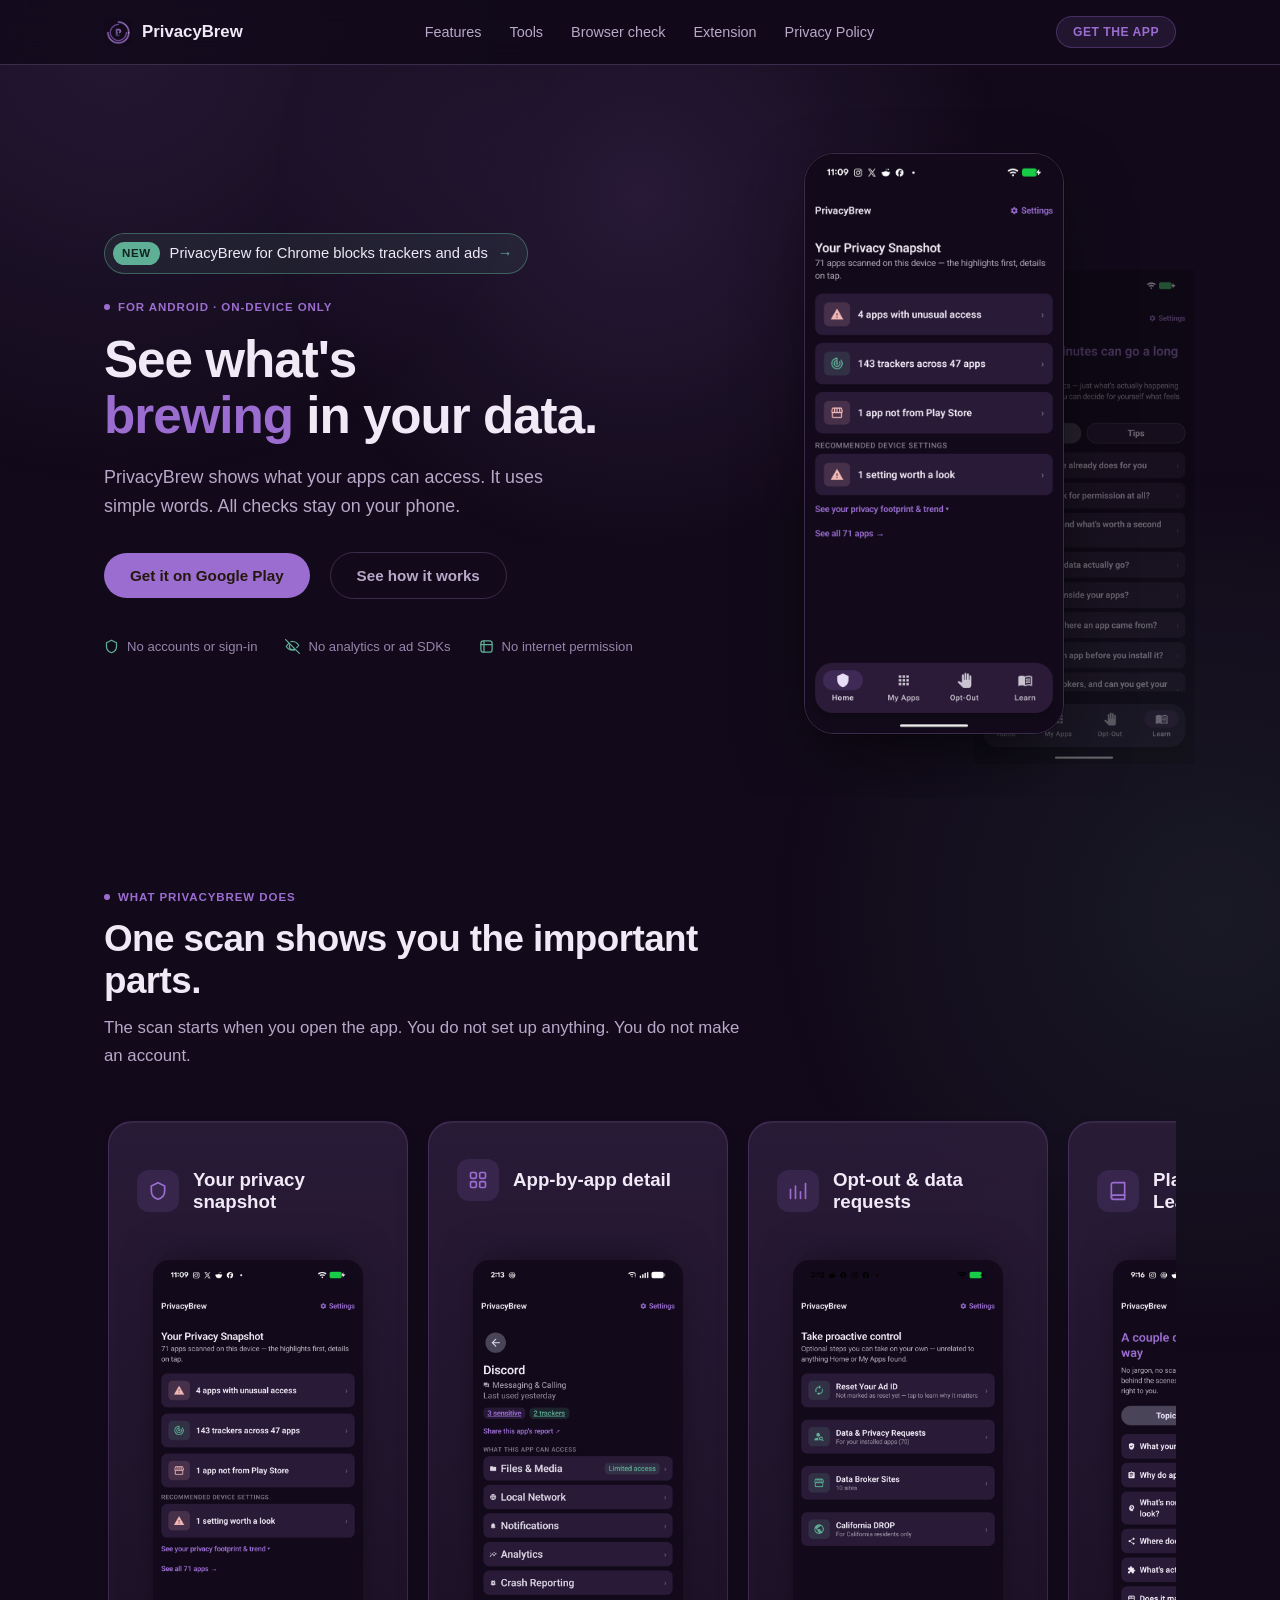
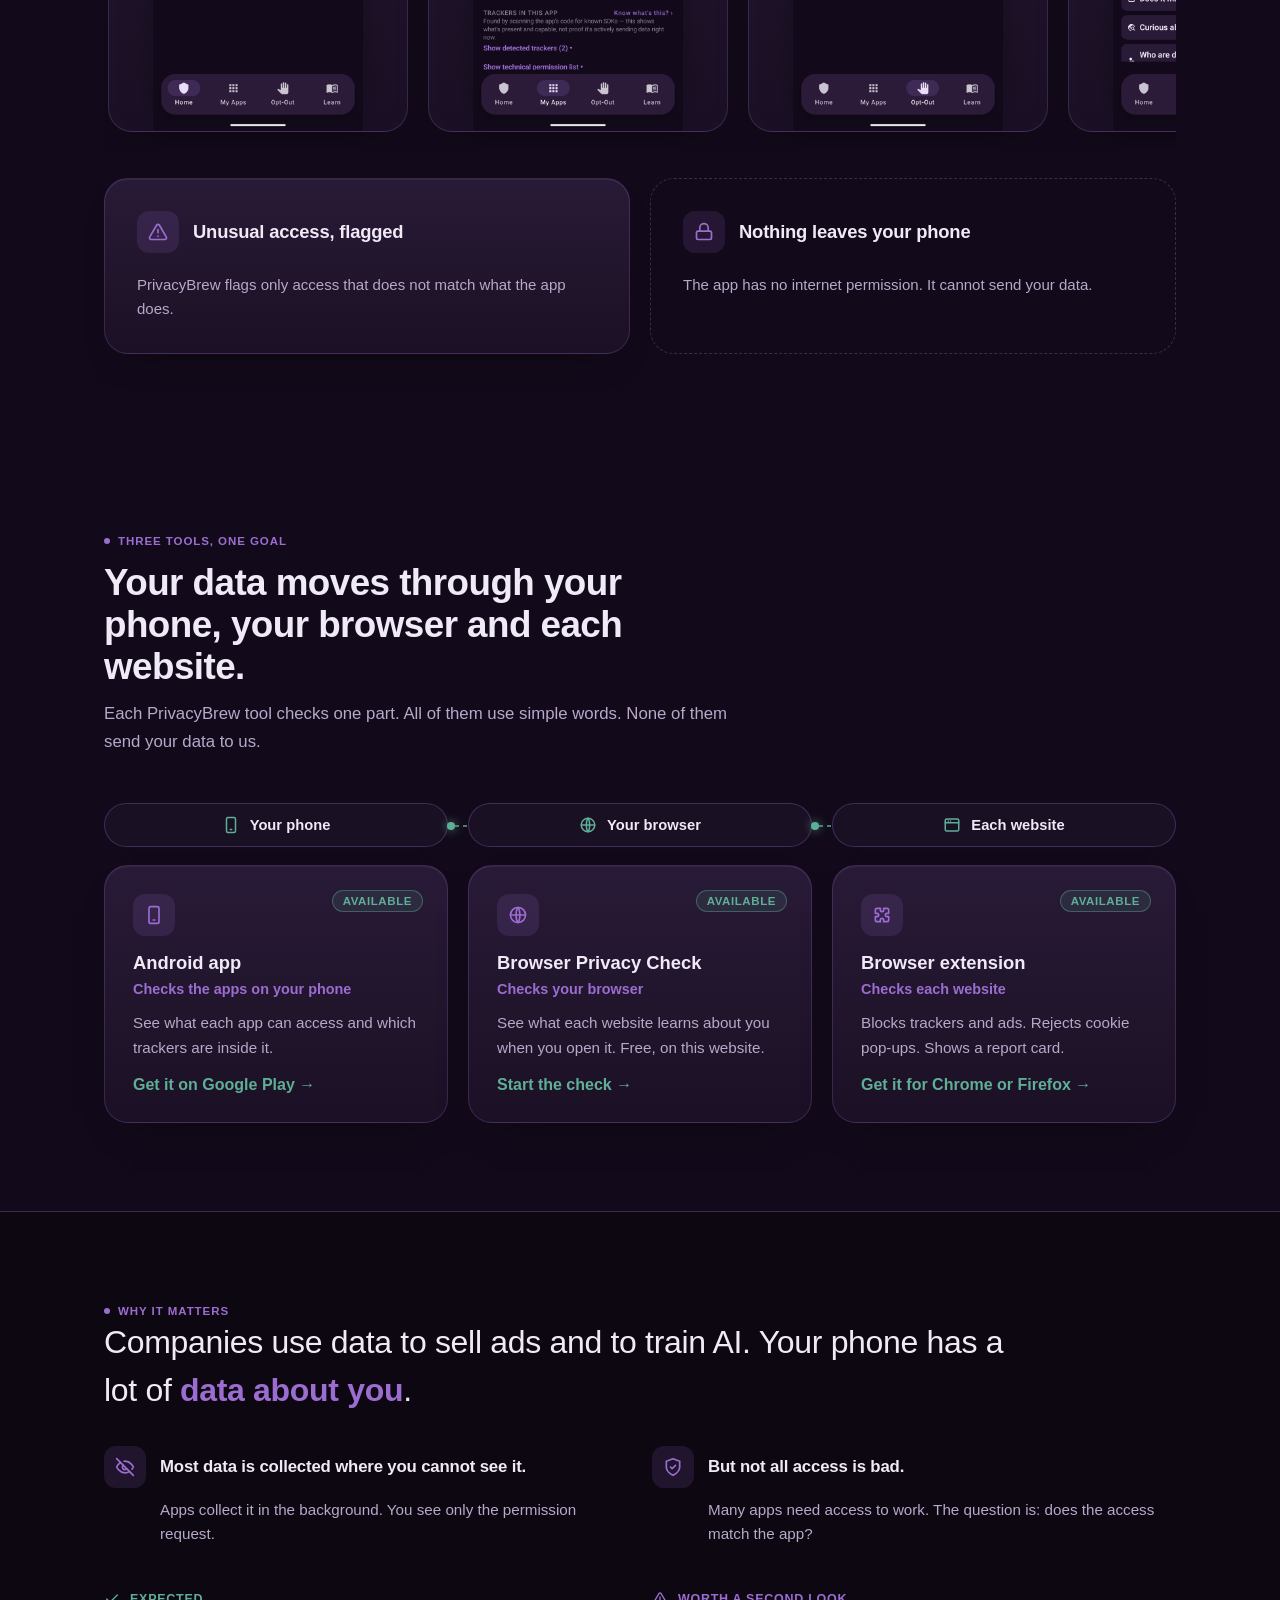
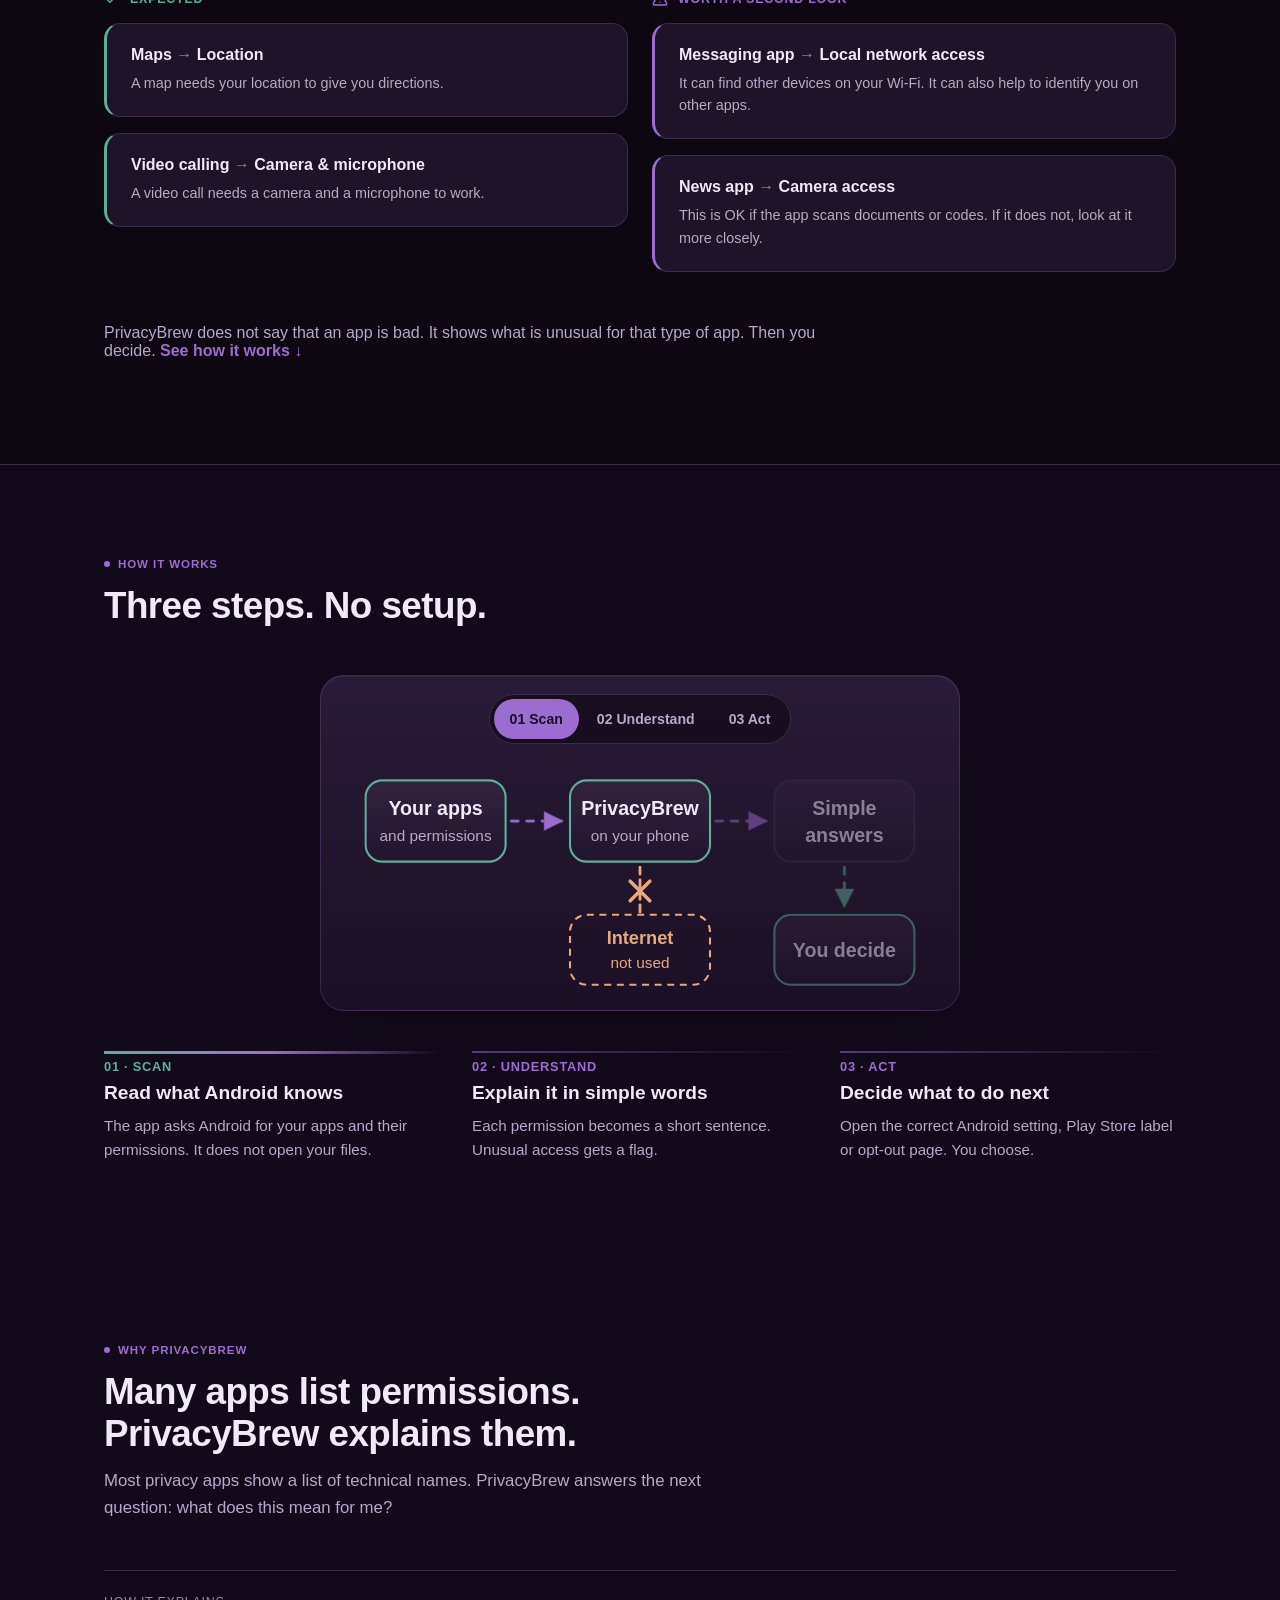
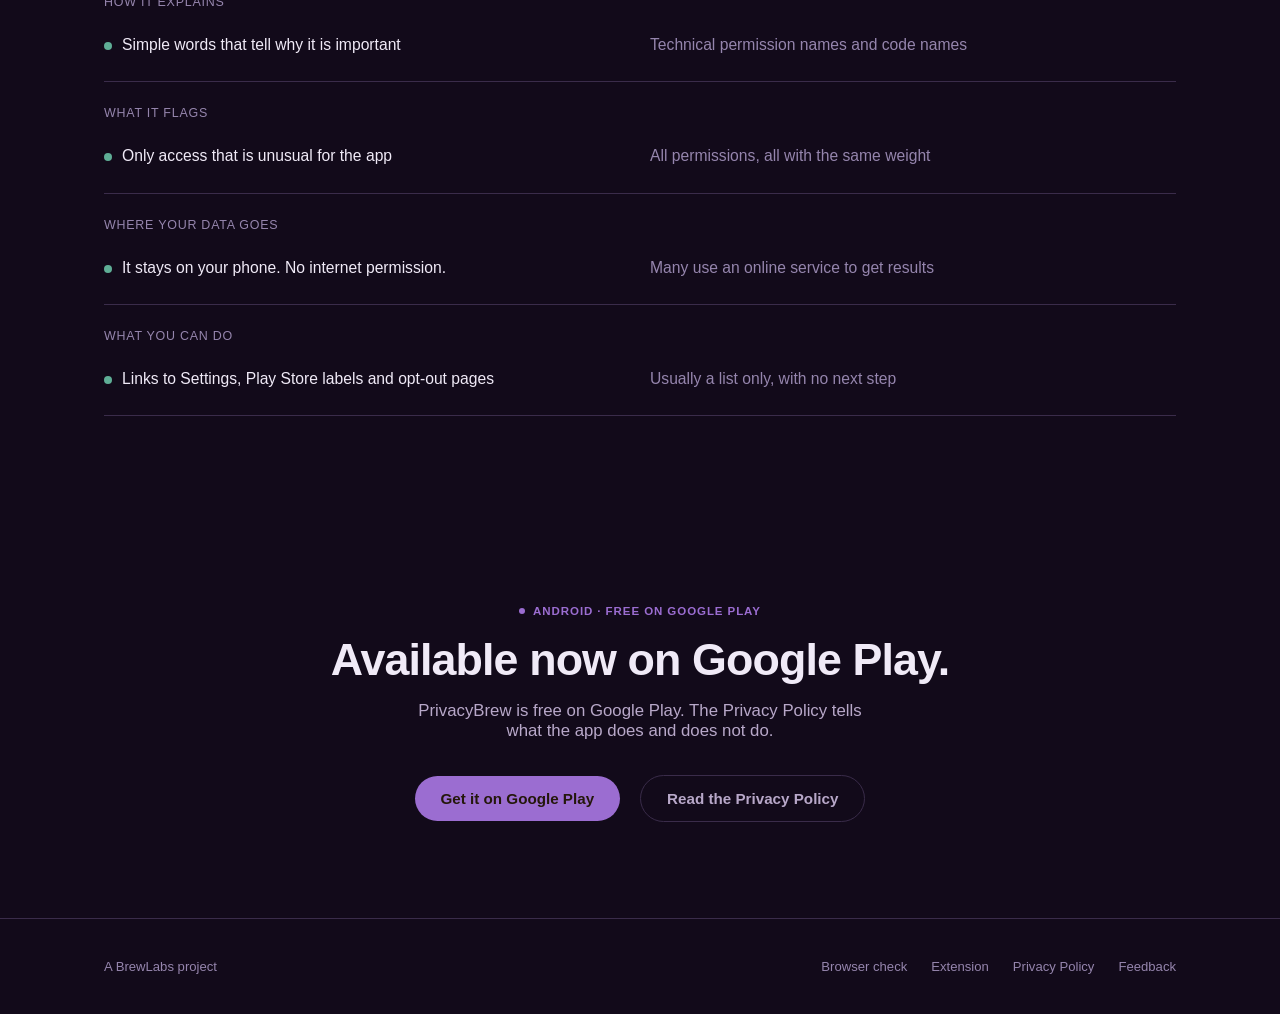
==== commit 5c3eb199: "Firefox add-on is live: Add to Firefox buttons and text Co-authored-by: Copilot <223556219+Copilot@u" ====
--- a/index.html
+++ b/index.html
@@ -185,13 +185,13 @@
           <p>See what each website learns about you when you open it. Free, on this website.</p>
           <span class="card-cta">Start the check →</span>
         </a>
-        <a class="tool-card t-ext reveal" href="https://chromewebstore.google.com/detail/privacybrew-tracker-ad-bl/hdhjekomkdacaliekmmdilaanalclhib" target="_blank" rel="noopener">
+        <a class="tool-card t-ext reveal" href="/extension.html">
           <span class="tool-status live">Available</span>
           <div class="card-icon"><svg viewBox="0 0 24 24" fill="none" stroke-width="2" stroke-linecap="round" stroke-linejoin="round"><path d="M14 4h4a2 2 0 012 2v4h-2a2 2 0 100 4h2v4a2 2 0 01-2 2h-4v-2a2 2 0 10-4 0v2H6a2 2 0 01-2-2v-4h2a2 2 0 100-4H4V6a2 2 0 012-2h4v2a2 2 0 104 0z"/></svg></div>
           <h3>Browser extension</h3>
           <p class="tool-what">Checks each website</p>
           <p>Blocks trackers and ads. Rejects cookie pop-ups. Shows a report card.</p>
-          <span class="card-cta">Get it for Chrome →</span>
+          <span class="card-cta">Get it for Chrome or Firefox →</span>
         </a>
       </div>
     </div>
--- a/assets/css/style.css
+++ b/assets/css/style.css
@@ -12,6 +12,8 @@
   --accent: #9b6dd1;
   --accent-dim: #7a52ad;
   --accent-2: #5fae96;
+  --accent-text: #b48fe0;
+  --warn: #e8a87c;
   --text: #f0eaf7;
   --text-dim: #b8a8c9;
   --text-faint: #9585ad;
@@ -69,8 +71,8 @@
   position: sticky;
   top: 0;
   z-index: 50;
-  background: rgba(26, 20, 15, 0.86);
-  backdrop-filter: blur(10px);
+  background: rgba(18, 10, 26, 0.82);
+  backdrop-filter: blur(12px);
   border-bottom: 1px solid var(--border);
 }
 
@@ -1138,7 +1140,7 @@
     left: 0;
     right: 0;
     padding: 8px 16px 16px;
-    background: #1a140f;
+    background: #170e20;
     z-index: 70;
     border-bottom: 1px solid var(--border);
     box-shadow: 0 16px 32px rgba(0, 0, 0, 0.4);
@@ -1261,3 +1263,324 @@
   .ext-gallery { grid-template-columns: none; grid-auto-flow: column; grid-auto-columns: 72%; overflow-x: auto; scroll-snap-type: x mandatory; padding-bottom: 8px; }
   .ext-gallery figure { scroll-snap-align: start; }
 }
+
+/* ---------- Motion layer: glass panels, diagrams, flows ----------
+   All motion is CSS. main.js only adds state classes:
+   .js-dg on <html>, .in when a diagram first scrolls into view, .live
+   while it is on screen (looping animations pause when it is not). */
+
+body::before,
+body::after {
+  content: "";
+  position: fixed;
+  z-index: -1;
+  width: 70vmax;
+  height: 70vmax;
+  border-radius: 50%;
+  pointer-events: none;
+  animation: pb-drift 36s ease-in-out infinite alternate;
+}
+body::before { top: -32vmax; left: -26vmax; background: radial-gradient(closest-side, rgba(155, 109, 209, 0.14), transparent); }
+body::after { bottom: -36vmax; right: -30vmax; background: radial-gradient(closest-side, rgba(95, 174, 150, 0.09), transparent); animation-delay: -18s; }
+@keyframes pb-drift { to { transform: translate(7vmax, 5vmax) scale(1.12); } }
+
+.tool-card,
+.check-card,
+.shot-gallery-item,
+.card:not(.trust),
+.glass {
+  background: linear-gradient(180deg, rgba(45, 30, 60, 0.85), rgba(31, 19, 41, 0.72));
+  border-color: rgba(155, 109, 209, 0.24);
+  box-shadow: inset 0 1px 0 rgba(255, 255, 255, 0.05), 0 18px 40px -28px rgba(0, 0, 0, 0.8);
+}
+.glass { border: 1px solid rgba(155, 109, 209, 0.24); border-radius: var(--radius-lg); }
+
+/* Reading progress, added to the sticky nav by main.js. */
+.nav-progress { position: absolute; left: 0; right: 0; bottom: -1px; height: 2px; pointer-events: none; }
+.nav-progress span {
+  display: block;
+  height: 100%;
+  background: linear-gradient(90deg, var(--accent), var(--accent-2));
+  transform: scaleX(0);
+  transform-origin: 0 50%;
+}
+
+/* Staggered rise for grids of reveal cards. */
+.tools-grid .reveal:nth-child(2), .steps .reveal:nth-child(2), .bento .reveal:nth-child(2) { transition-delay: 0.08s; }
+.tools-grid .reveal:nth-child(3), .steps .reveal:nth-child(3), .bento .reveal:nth-child(3) { transition-delay: 0.16s; }
+
+/* Shared focus ring for new controls. */
+.seg button:focus-visible,
+.tool-card:focus-visible { outline: 2px solid var(--accent-2); outline-offset: 2px; }
+
+/* Segmented toggle. */
+.seg {
+  display: inline-flex;
+  flex-wrap: wrap;
+  gap: 2px;
+  padding: 4px;
+  border-radius: 999px;
+  border: 1px solid var(--border);
+  background: rgba(13, 7, 18, 0.6);
+}
+.seg button {
+  min-height: 40px;
+  padding: 8px 16px;
+  border: 0;
+  border-radius: 999px;
+  background: none;
+  color: var(--text-dim);
+  font: inherit;
+  font-size: 0.88rem;
+  font-weight: 600;
+  cursor: pointer;
+  transition: background 0.25s ease, color 0.25s ease;
+}
+.seg button:hover { color: var(--text); }
+.seg button[aria-pressed="true"] { background: var(--accent); color: #1a0f24; }
+
+/* ---------- Inline SVG diagrams ---------- */
+.dg-defs { position: absolute; width: 0; height: 0; overflow: hidden; }
+.dg { display: block; width: 100%; height: auto; overflow: visible; font-family: inherit; }
+.dg .n { stroke: var(--border); stroke-width: 1.5; }
+.dg .n-a { stroke: var(--accent); }
+.dg .n-t { stroke: var(--accent-2); }
+.dg .n-w { stroke: var(--warn); }
+.dg .n-dash { fill: none; stroke-dasharray: 5 4; }
+.dg .chip { fill: var(--accent); fill-opacity: 0.1; stroke: var(--accent); stroke-width: 1.5; }
+.dg .chip-w { fill: var(--warn); fill-opacity: 0.08; stroke: var(--warn); }
+.dg .n-dash-s { stroke-dasharray: 5 4; }
+.dg .n-box { fill: none; }
+.dg .fillw { fill: var(--warn); fill-opacity: 0.08; }
+.dg text { text-anchor: middle; }
+.dg .t { fill: var(--text); font-size: 14px; font-weight: 600; }
+.dg .tb { font-weight: 700; }
+.dg .ts { fill: var(--text-dim); font-size: 11px; }
+.dg .tc { fill: var(--accent-text); font-size: 12px; font-weight: 600; }
+.dg .t-12, .dg .ts-12 { font-size: 12px; }
+.dg .t-13 { font-size: 13px; }
+.dg .t-reg { font-weight: 400; }
+.dg .tw { fill: var(--warn); }
+.dg .tt { fill: var(--accent-2); }
+.dg .ln { fill: none; stroke: var(--accent); stroke-width: 2; stroke-linecap: round; stroke-linejoin: round; }
+.dg .ln-t { stroke: var(--accent-2); }
+.dg .ln-w { stroke: var(--warn); }
+.dg .x { stroke: var(--warn); stroke-width: 2.5; stroke-linecap: round; }
+.dg .dot { fill: var(--accent-2); }
+.dg .dot-w { fill: var(--warn); }
+.dg .dot-a { fill: var(--accent-text); }
+
+/* Moving dashes show data on the move. */
+.dg .flow { stroke-dasharray: 5 6; animation: dg-dash 1.1s linear infinite; }
+@keyframes dg-dash { to { stroke-dashoffset: -22; } }
+
+/* A dot that travels along a straight connector (set --dx in CSS). */
+.dg .pkt { animation: dg-pkt 2.4s ease-in-out infinite; opacity: 0; }
+@keyframes dg-pkt {
+  0% { opacity: 0; transform: translate(0, 0); }
+  15% { opacity: 1; }
+  80% { opacity: 1; }
+  100% { opacity: 0; transform: translate(var(--dx, 80px), var(--dy, 0px)); }
+}
+
+/* Soft blink for parts that light up one after the other. */
+.dg .seq { animation: dg-seq 4.8s ease-in-out infinite; }
+@keyframes dg-seq {
+  0%, 30%, 100% { fill-opacity: 0.08; }
+  10% { fill-opacity: 0.28; }
+}
+.dg .glow { animation: dg-glow 3.2s ease-in-out infinite; }
+@keyframes dg-glow { 50% { stroke-opacity: 0.35; } }
+
+.dg .q2 { animation-delay: 0.6s; }
+.dg .q3 { animation-delay: 1.2s; }
+.dg .q4 { animation-delay: 1.8s; }
+.dg .q5 { animation-delay: 2.4s; }
+.dg .pk-arr { --dx: 78px; }
+.dg .pk-sig { --dx: 96px; }
+.dg .pk-how { --dx: 30px; }
+
+/* Parts rise one after the other when the diagram scrolls into view. */
+.js-dg .dg .part { opacity: 0; }
+.js-dg .dg.in .part { animation: dg-rise 0.6s cubic-bezier(0.2, 0.7, 0.2, 1) forwards; }
+@keyframes dg-rise { from { opacity: 0; transform: translateY(10px); } to { opacity: 1; transform: none; } }
+.js-dg .dg.in .p2 { animation-delay: 0.1s; }
+.js-dg .dg.in .p3 { animation-delay: 0.2s; }
+.js-dg .dg.in .p4 { animation-delay: 0.3s; }
+.js-dg .dg.in .p5 { animation-delay: 0.4s; }
+.js-dg .dg.in .p6 { animation-delay: 0.5s; }
+.js-dg .dg.in .p7 { animation-delay: 0.6s; }
+.js-dg .dg.in .p8 { animation-delay: 0.7s; }
+
+/* Off screen: stop the loops. */
+.dg:not(.live) .flow,
+.dg:not(.live) .pkt,
+.dg:not(.live) .seq,
+.dg:not(.live) .glow,
+.tools-flow:not(.live) .tf-link i { animation-play-state: paused; }
+
+/* Check page diagrams: a little wider on phones so the text stays readable. */
+@media (max-width: 480px) {
+  .check-diagram.dg { width: calc(100% + 16px); max-width: none; margin-left: -8px; margin-right: -8px; }
+  .check-card .check-diagram.dg { width: calc(100% + 32px); margin-left: -16px; margin-right: -16px; }
+}
+
+/* Check page: meters fill and results pop in. */
+.check-meter-fill { transform-origin: 0 50%; animation: dg-fill 1s cubic-bezier(0.2, 0.7, 0.2, 1) both; }
+@keyframes dg-fill { from { transform: scaleX(0); } }
+.check-hero-value { animation: dg-pop 0.5s cubic-bezier(0.2, 0.7, 0.2, 1) both; }
+@keyframes dg-pop { from { opacity: 0; transform: translateY(6px) scale(0.98); } }
+
+/* ---------- Home: how it works (selectable steps) ---------- */
+.how-flow { max-width: 640px; margin: 0 auto 40px; padding: 18px 18px 14px; text-align: center; }
+.how-flow .seg { margin-bottom: 14px; }
+.how-flow .dg { max-width: 560px; margin: 0 auto; }
+.how-flow .hl { transition: opacity 0.4s ease; }
+.how-flow[data-step] .hl { opacity: 0.5; }
+.how-flow[data-step="1"] .s1,
+.how-flow[data-step="2"] .s2,
+.how-flow[data-step="3"] .s3 { opacity: 1; }
+.how-flow .hl .n { transition: stroke 0.4s ease; }
+.how-flow[data-step="1"] .s1 .n,
+.how-flow[data-step="2"] .s2 .n,
+.how-flow[data-step="3"] .s3 .n { stroke: var(--accent-2); }
+.step { transition: opacity 0.4s ease; }
+.step.is-active::after { opacity: 1; background: linear-gradient(90deg, var(--accent-2), var(--accent), transparent); height: 3px; }
+.step.is-active .num { color: var(--accent-2); }
+@media (max-width: 480px) {
+  .how-flow { margin-left: -12px; margin-right: -12px; padding: 14px 8px 10px; }
+  .how-flow .seg button { padding: 8px 12px; }
+}
+
+/* ---------- Home: tools flow strip ---------- */
+.tools-flow {
+  display: grid;
+  grid-template-columns: repeat(3, 1fr);
+  gap: 20px;
+  margin: 0 0 18px;
+}
+.tf-node {
+  position: relative;
+  display: flex;
+  align-items: center;
+  justify-content: center;
+  gap: 10px;
+  padding: 12px 10px;
+  border-radius: 999px;
+  border: 1px solid rgba(155, 109, 209, 0.3);
+  background: rgba(31, 19, 41, 0.7);
+  color: var(--text);
+  font-weight: 600;
+  font-size: 0.92rem;
+  transition: border-color 0.3s ease, background 0.3s ease, box-shadow 0.3s ease;
+}
+.tf-node svg { width: 18px; height: 18px; stroke: var(--accent-2); flex-shrink: 0; }
+.tf-link {
+  position: absolute;
+  top: 50%;
+  left: 100%;
+  width: 20px;
+  height: 2px;
+  background: repeating-linear-gradient(90deg, rgba(95, 174, 150, 0.7) 0 4px, transparent 4px 8px);
+  overflow: visible;
+}
+.tf-link i {
+  position: absolute;
+  top: -3px;
+  left: 0;
+  width: 8px;
+  height: 8px;
+  border-radius: 50%;
+  background: var(--accent-2);
+  box-shadow: 0 0 10px rgba(95, 174, 150, 0.8);
+  animation: tf-move 2.2s ease-in-out infinite;
+}
+.tf-node:nth-child(2) .tf-link i { animation-delay: 1.1s; }
+@keyframes tf-move {
+  0% { opacity: 0; transform: translateX(-4px); }
+  20%, 70% { opacity: 1; }
+  100% { opacity: 0; transform: translateX(16px); }
+}
+/* A tool card and its part of the flow light up together. */
+#tools:has(.t-app:is(:hover, :focus-visible)) .tf-app,
+#tools:has(.t-check:is(:hover, :focus-visible)) .tf-check,
+#tools:has(.t-ext:is(:hover, :focus-visible)) .tf-ext {
+  border-color: var(--accent-2);
+  background: rgba(95, 174, 150, 0.14);
+  box-shadow: 0 0 24px -8px rgba(95, 174, 150, 0.7);
+}
+@media (max-width: 920px) {
+  .tools-flow { gap: 14px; }
+  .tf-link { width: 14px; }
+  @keyframes tf-move {
+    0% { opacity: 0; transform: translateX(-4px); }
+    20%, 70% { opacity: 1; }
+    100% { opacity: 0; transform: translateX(10px); }
+  }
+}
+@media (max-width: 560px) {
+  .tf-node { flex-direction: column; gap: 4px; padding: 10px 4px; border-radius: var(--radius-md); font-size: 0.8rem; text-align: center; line-height: 1.2; }
+}
+
+/* ---------- Extension: before/after diagram with detail panel ---------- */
+.ba { max-width: 720px; margin: 0 auto 40px; padding: 18px; }
+.ba-head { display: flex; justify-content: center; margin-bottom: 12px; }
+.ba .dg { max-width: 540px; margin: 0 auto; }
+.ba-view { transition: opacity 0.5s ease, visibility 0s linear 0s; }
+.ba[data-state="before"] .ba-after,
+.ba[data-state="after"] .ba-before { opacity: 0; visibility: hidden; transition: opacity 0.5s ease, visibility 0s linear 0.5s; }
+.dg-node { cursor: pointer; outline: none; }
+.dg-node .n { transition: stroke 0.25s ease, stroke-width 0.25s ease; }
+.dg-node:hover .n { stroke: var(--accent-text); }
+.dg-node:focus-visible .n { stroke: var(--text); stroke-width: 2.5; }
+.dg-node[aria-pressed="true"] .n { stroke: var(--accent-2); stroke-width: 2.5; }
+.dg-detail {
+  margin: 14px auto 0;
+  max-width: 600px;
+  min-height: 92px;
+  padding: 14px 18px;
+  border-radius: var(--radius-md);
+  background: rgba(13, 7, 18, 0.55);
+  border: 1px solid var(--border);
+}
+.dg-detail h3 { margin: 0 0 6px; font-size: 1rem; color: var(--accent-2); }
+.ba[data-state="before"] .dg-detail h3 { color: var(--warn); }
+.dg-detail p { margin: 0; color: var(--text-dim); font-size: 0.95rem; line-height: 1.6; }
+.dg-hint { margin: 10px 0 0; text-align: center; color: var(--text-faint); font-size: 0.85rem; }
+.ba[data-state="before"] .dg-hint { visibility: hidden; }
+@media (max-width: 480px) {
+  .ba { margin-left: -12px; margin-right: -12px; padding: 14px 8px; }
+  .ba .seg button { padding: 8px 11px; font-size: 0.84rem; }
+}
+
+.sr-only {
+  position: absolute;
+  width: 1px;
+  height: 1px;
+  padding: 0;
+  margin: -1px;
+  overflow: hidden;
+  clip: rect(0, 0, 0, 0);
+  white-space: nowrap;
+  border: 0;
+}
+
+.check-hero-value { font-variant-numeric: tabular-nums; }
+
+@media print {
+  .js-dg .dg .part, .js-dg .dg.in .part { opacity: 1; animation: none; }
+  .nav-progress, body::before, body::after { display: none; }
+}
+
+/* ---------- Reduced motion: no loops, no drift, no rise ---------- */
+@media (prefers-reduced-motion: reduce) {
+  html { scroll-behavior: auto; }
+  body::before, body::after { animation: none; }
+  .reveal { opacity: 1; transform: none; transition: none; }
+  .js-dg .dg .part, .js-dg .dg.in .part { opacity: 1; animation: none; }
+  .dg .flow, .dg .seq, .dg .glow { animation: none; }
+  .dg .pkt, .tf-link i { animation: none; display: none; }
+  .check-meter-fill, .check-hero-value { animation: none; }
+  .tool-card, .tool-card:hover { transition: none; transform: none; }
+  .ba-view, .how-flow .hl, .seg button { transition: none; }
+}
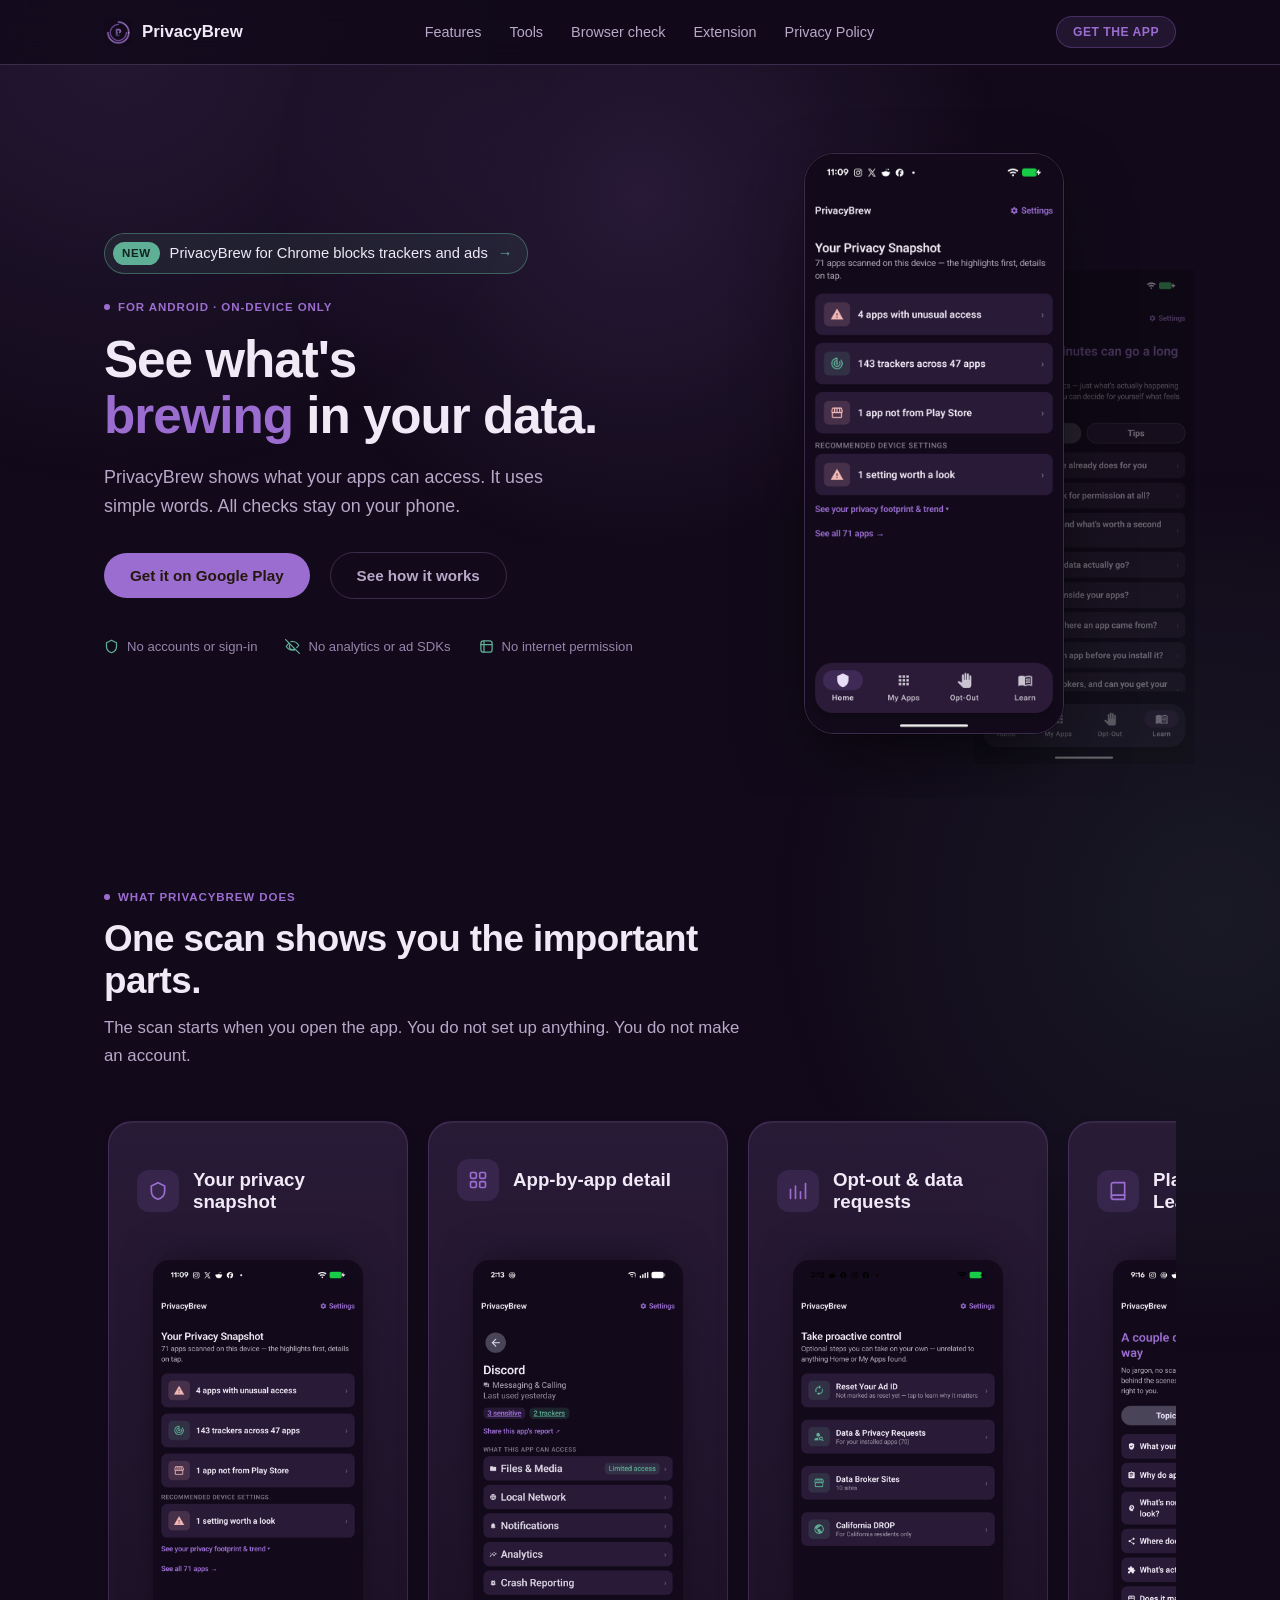
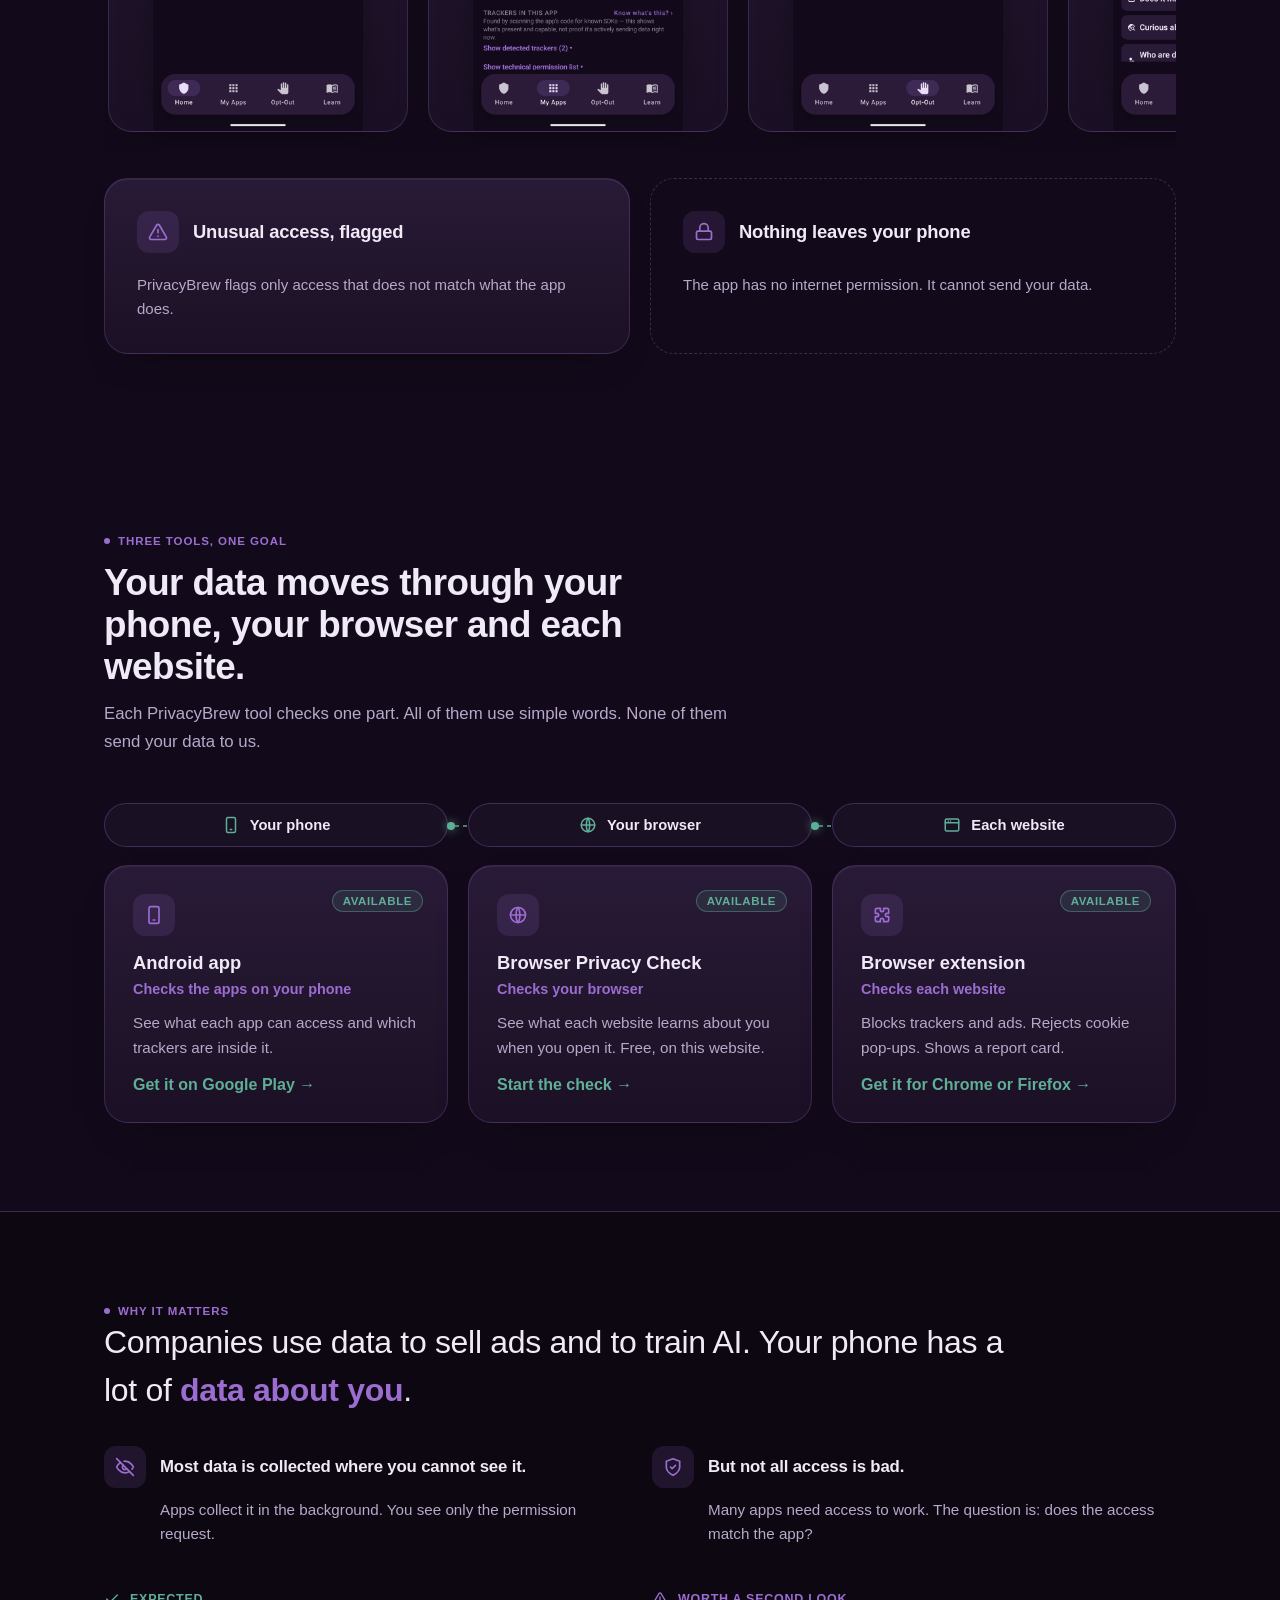
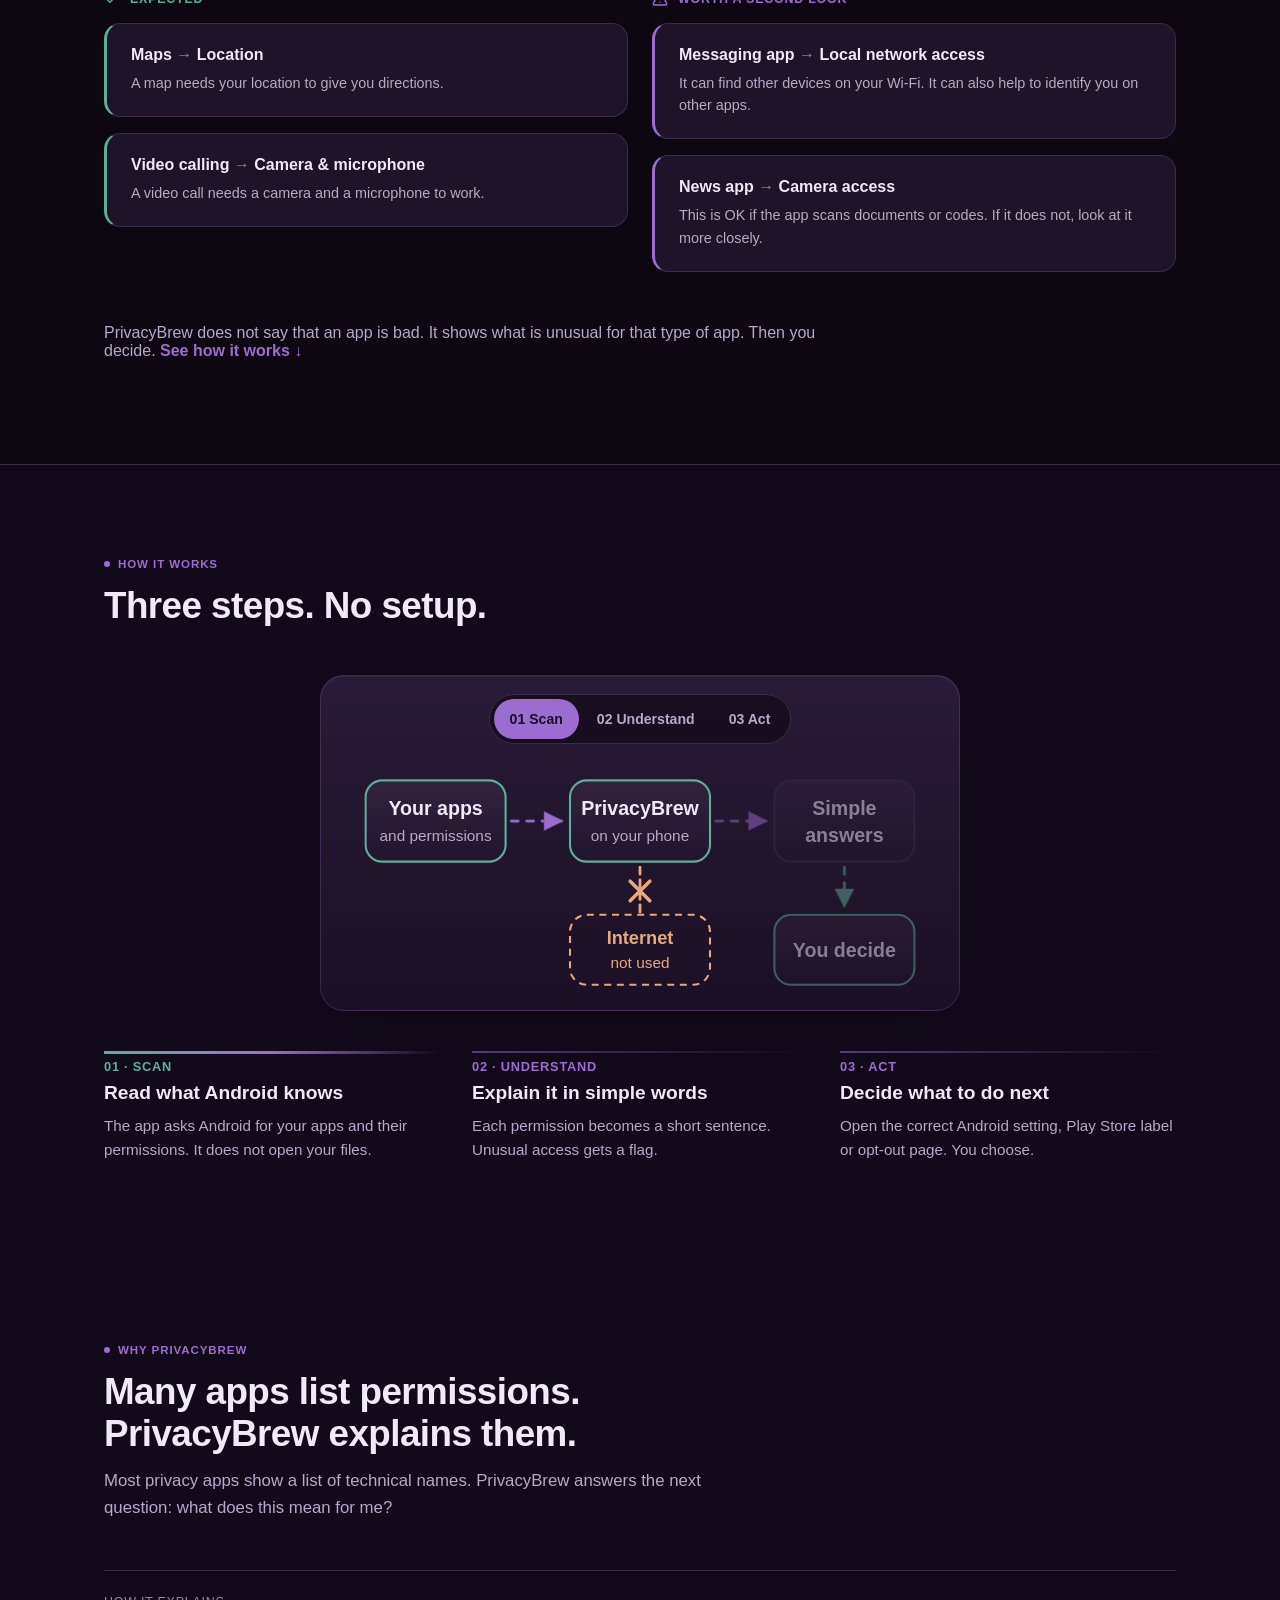
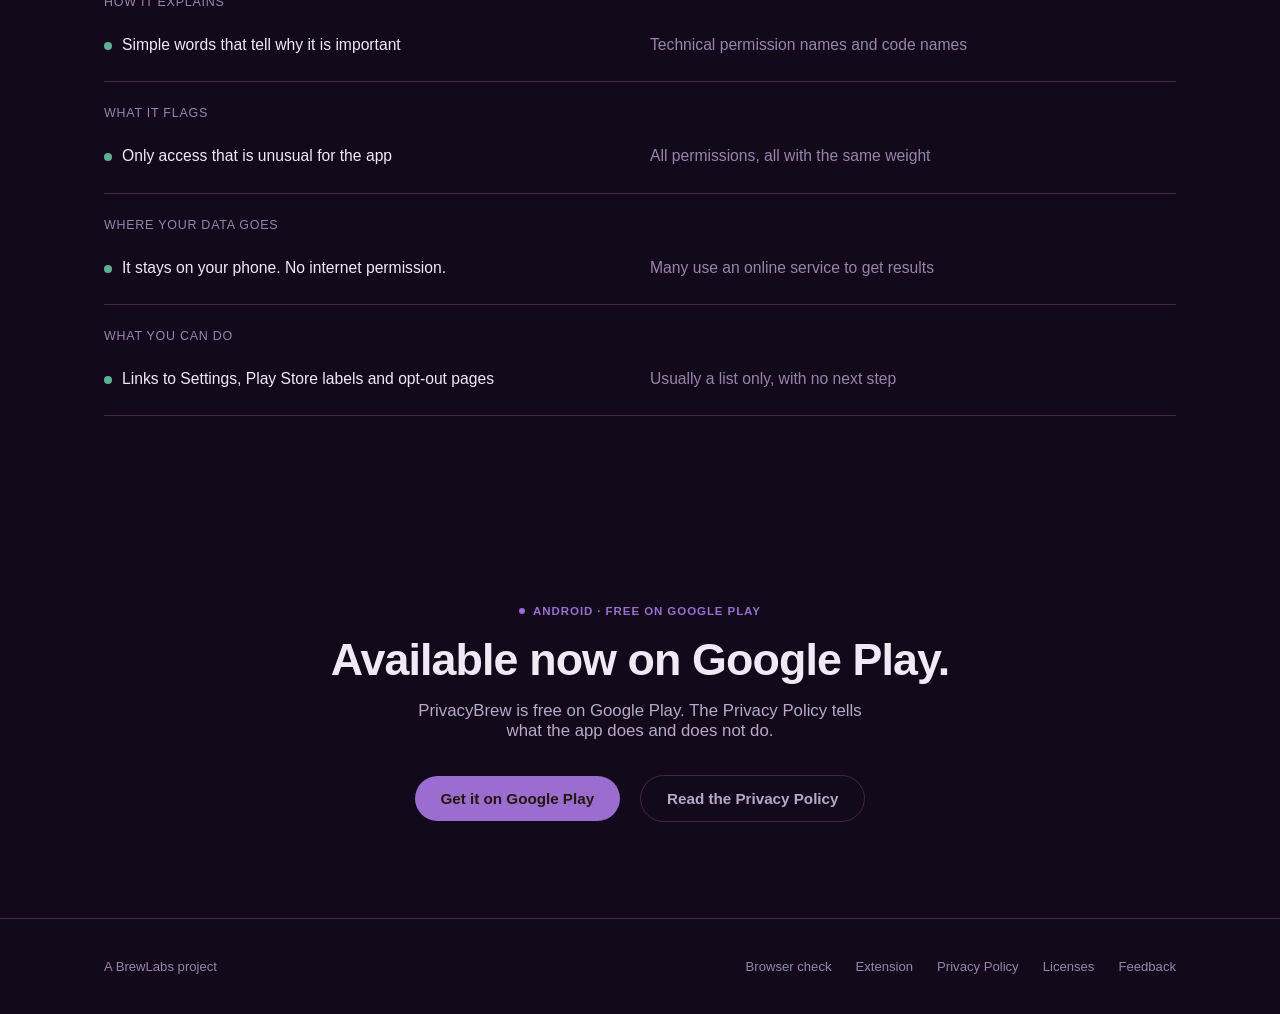
==== commit 14e967f7: "Privacy policy corrections and Data licenses page Policy: list all app permissions and Device Checku" ====
--- a/index.html
+++ b/index.html
@@ -370,6 +370,7 @@
         <a href="/check.html">Browser check</a>
         <a href="/extension.html">Extension</a>
         <a href="/privacy.html">Privacy Policy</a>
+        <a href="/licenses.html">Licenses</a>
         <a href="/feedback.html">Feedback</a>
       </div>
     </div>
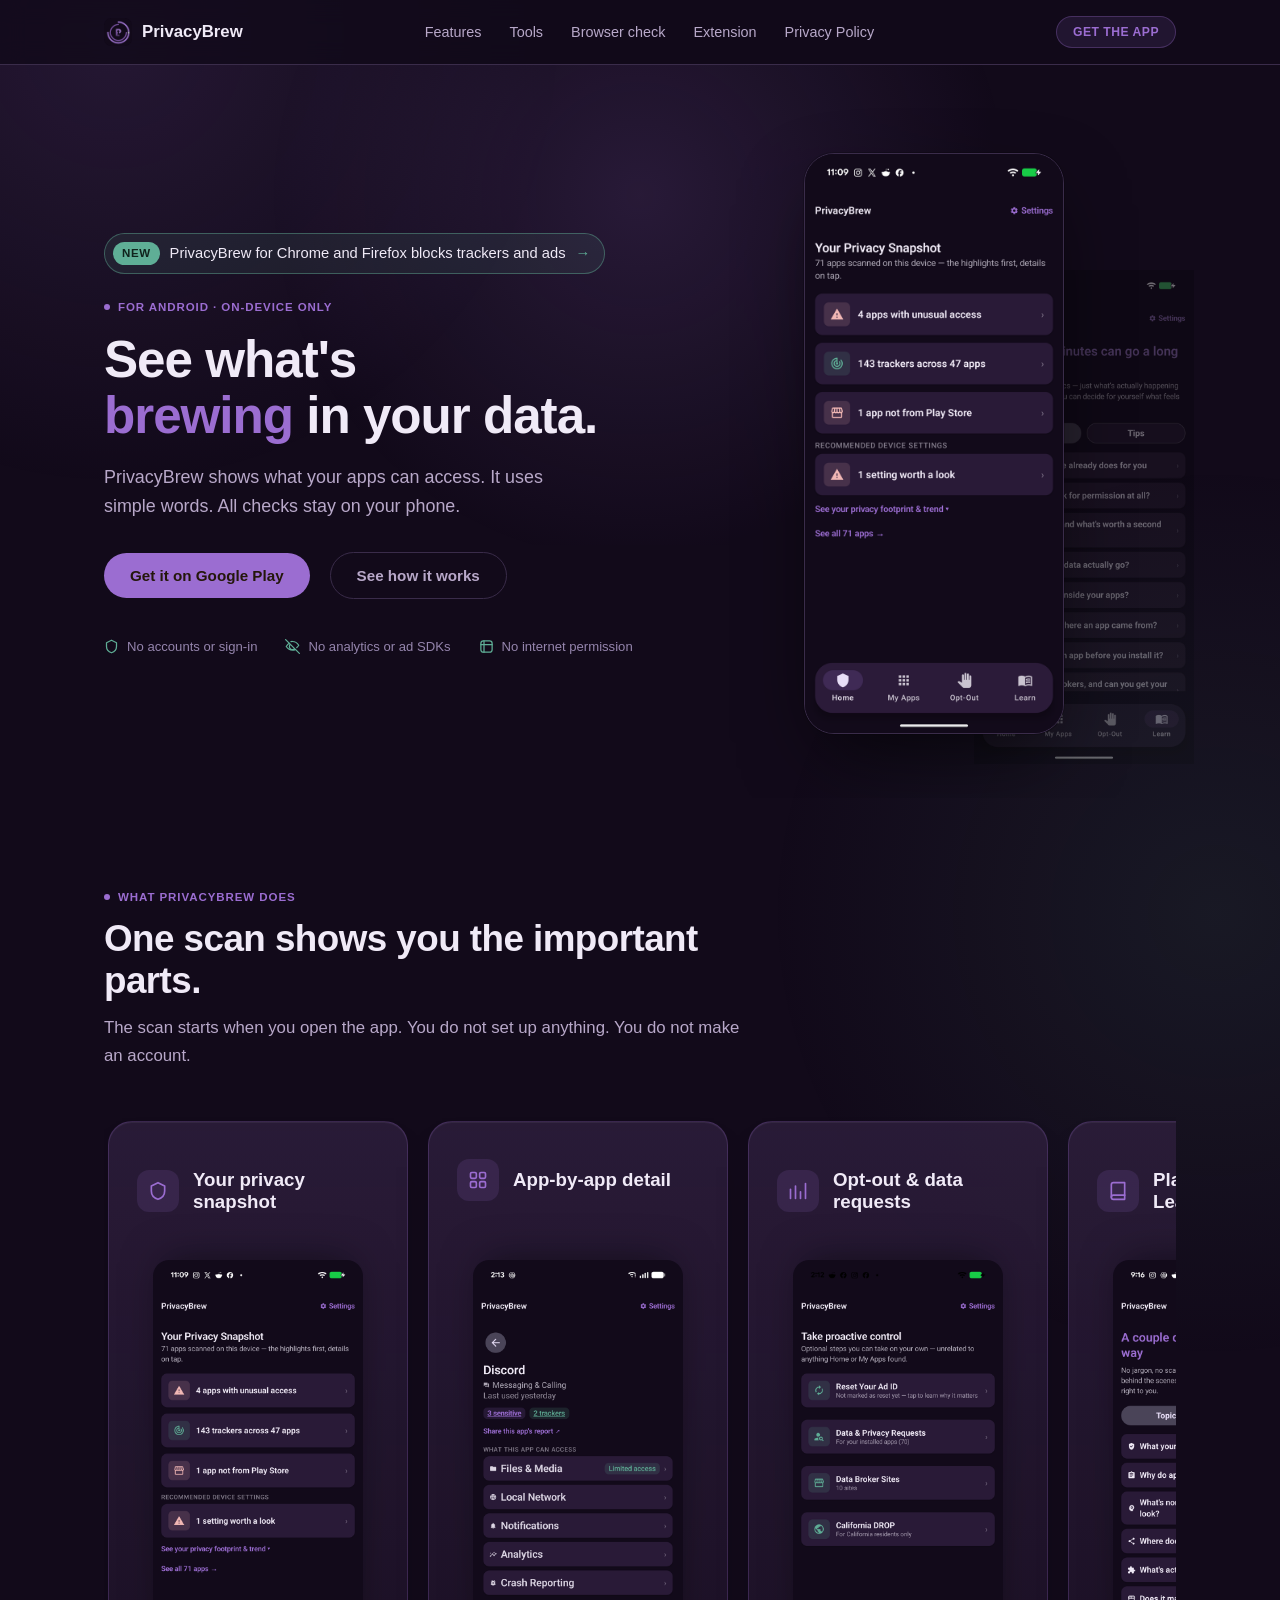
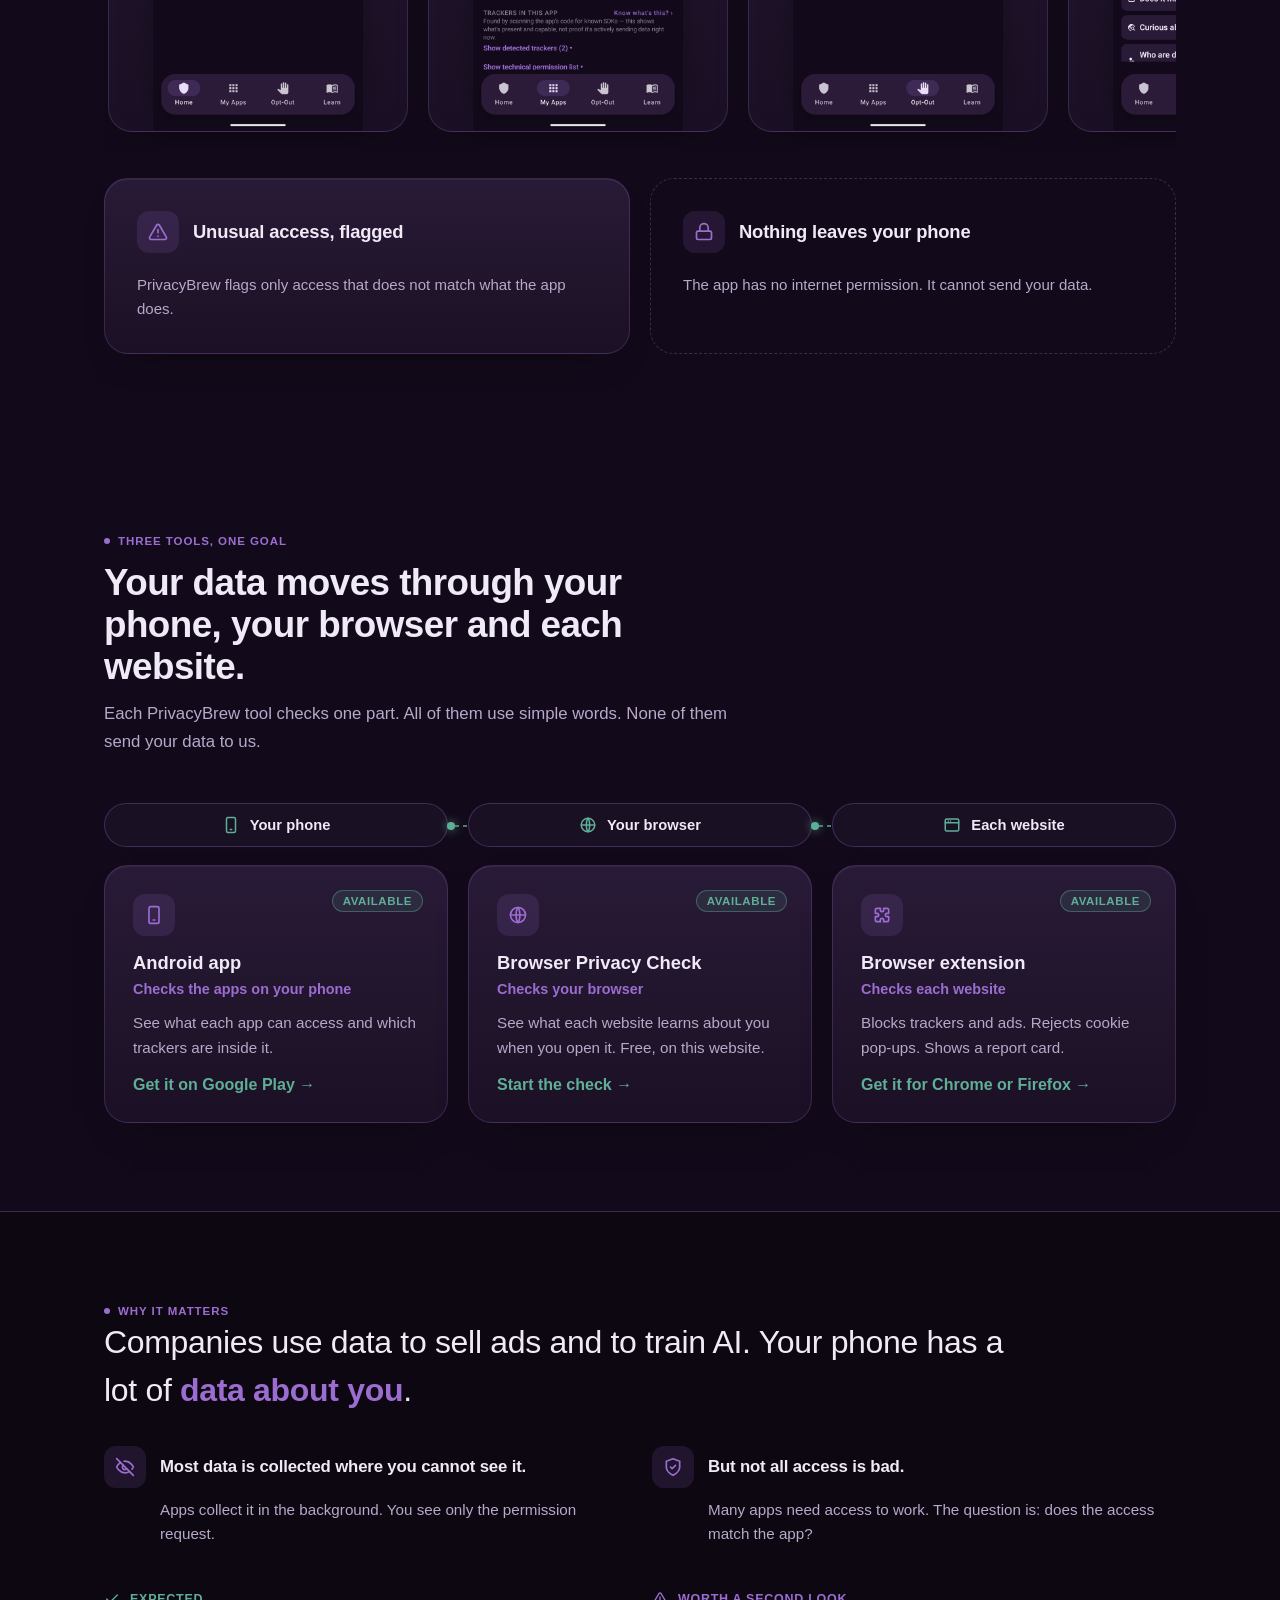
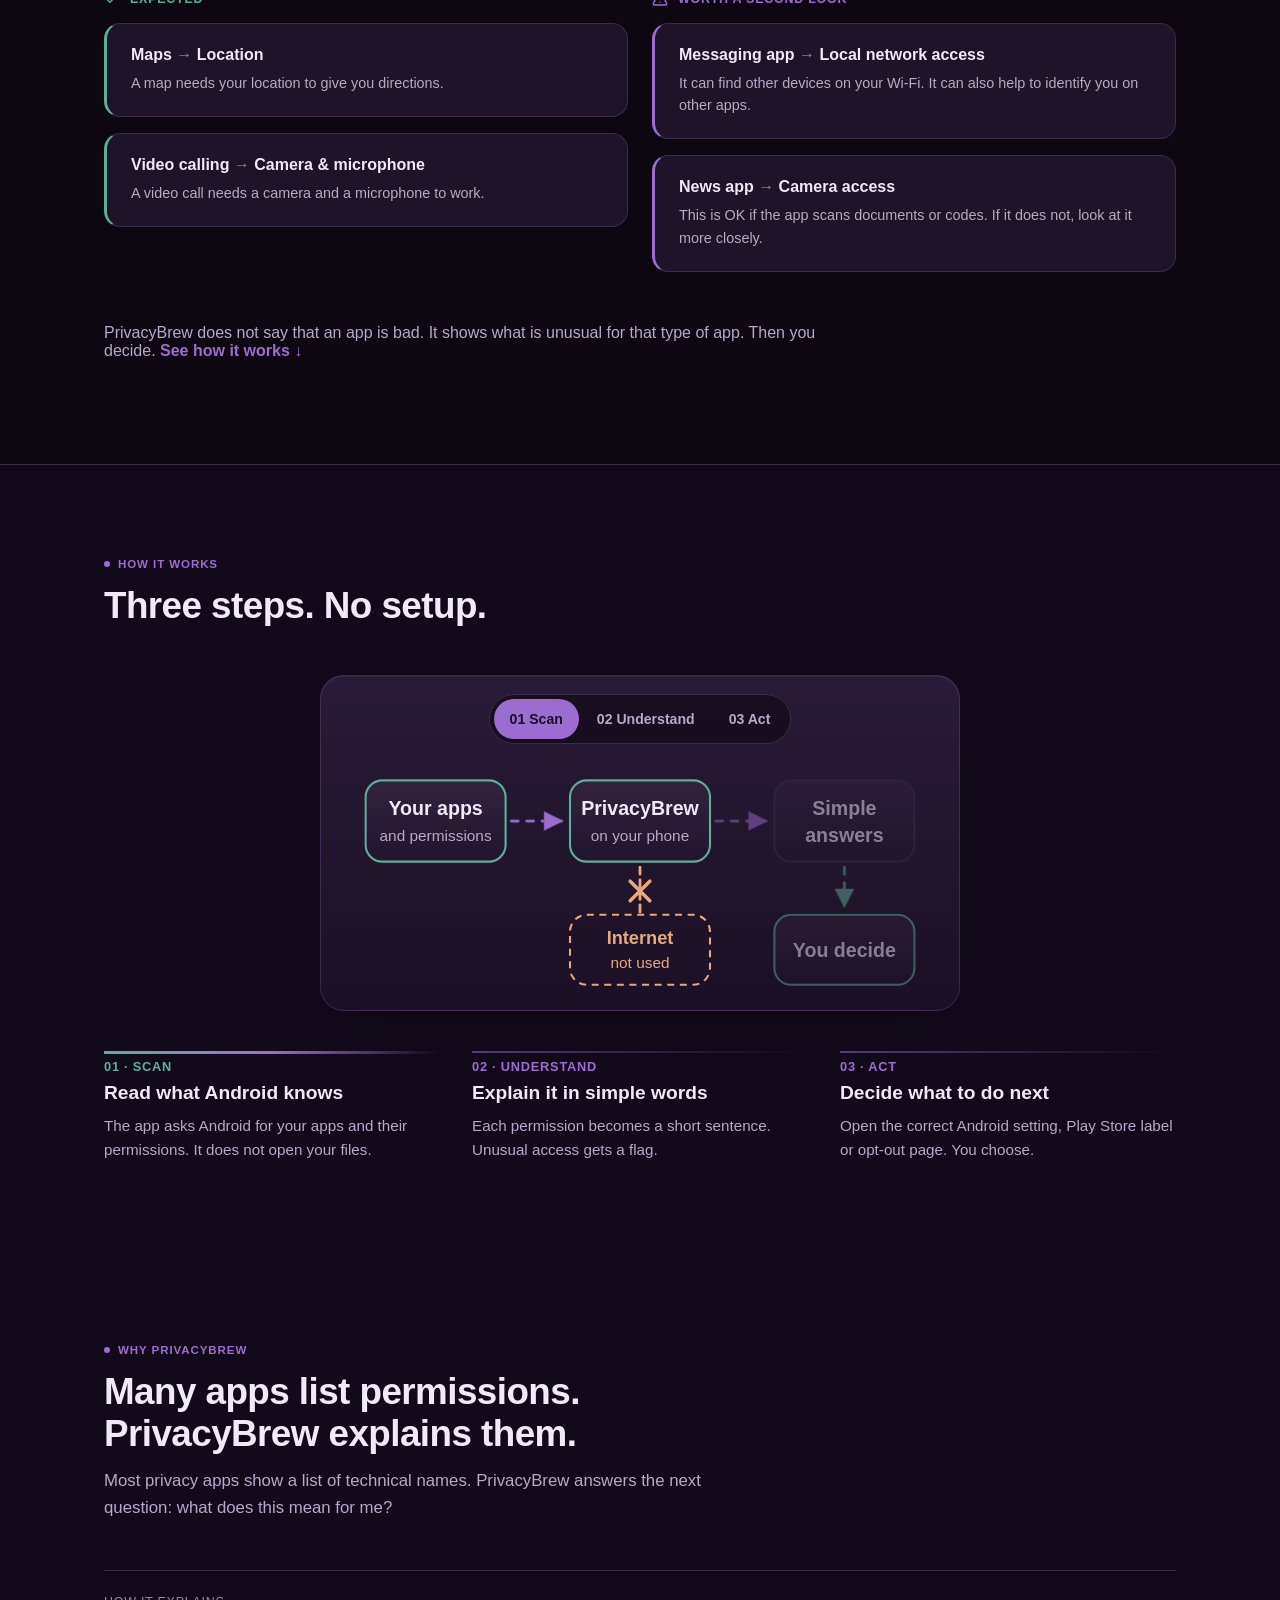
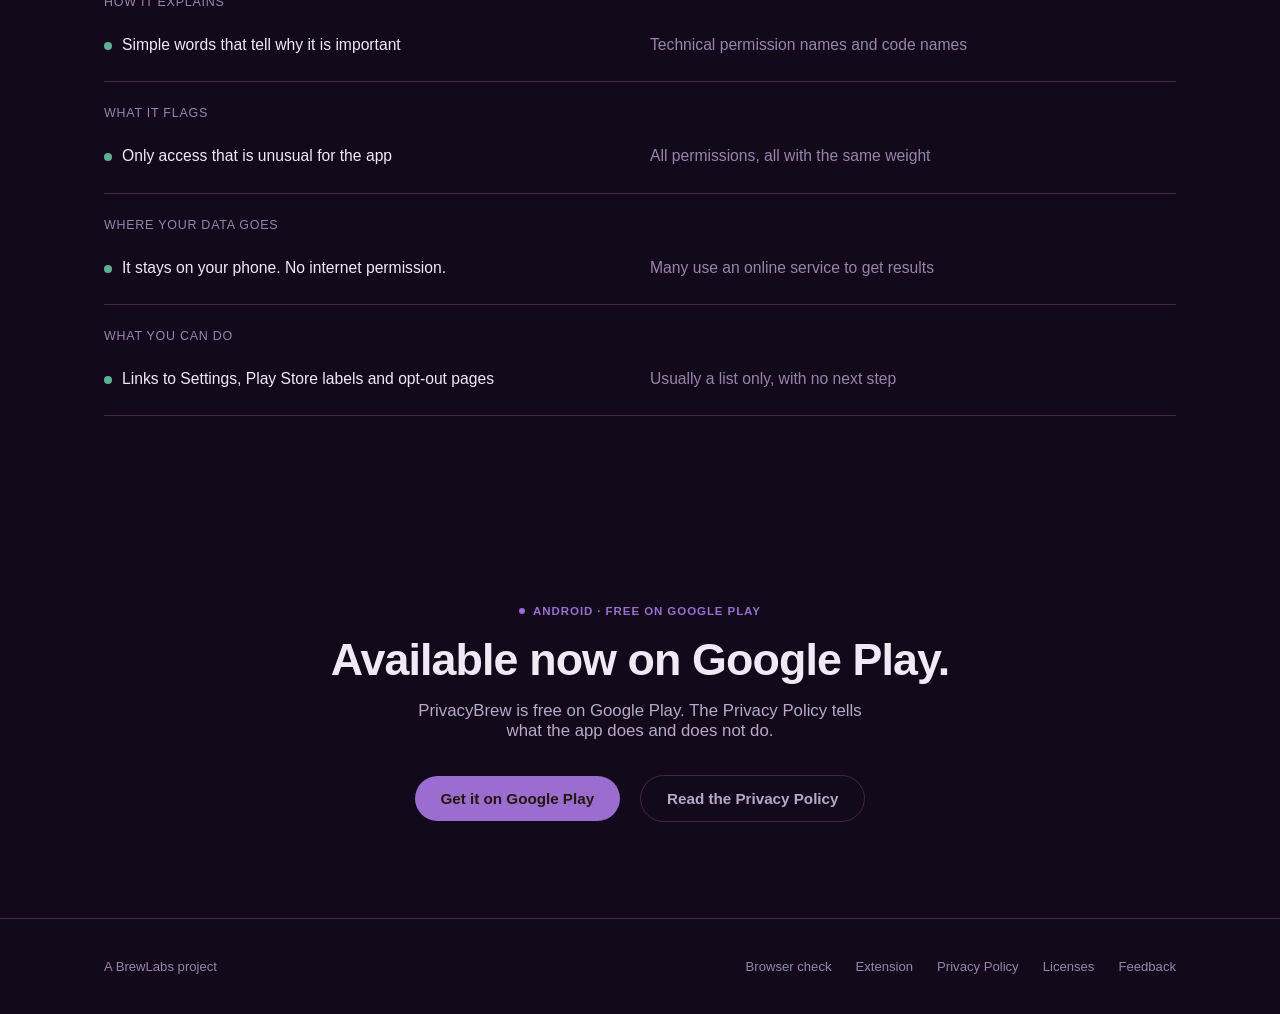
==== commit c5821591: "Discoverability: sitemap, robots, canonical links and link previews Add robots.txt, sitemap.xml, can" ====
--- a/index.html
+++ b/index.html
@@ -8,7 +8,19 @@
 <link rel="icon" type="image/png" href="assets/img/favicon-32.png">
 <link rel="apple-touch-icon" href="assets/img/favicon-180.png">
 <link rel="stylesheet" href="assets/css/style.css?v=20261019a">
-<title>PrivacyBrew — See what's brewing in your data</title>
+<link rel="canonical" href="https://privacybrew.app/">
+<meta property="og:site_name" content="PrivacyBrew">
+<meta property="og:type" content="website">
+<meta property="og:title" content="PrivacyBrew: privacy audit app and tracker blocker">
+<meta property="og:description" content="PrivacyBrew shows what your Android apps can access, in simple words. All checks stay on your phone. No accounts, no analytics, no ads, no internet permission.">
+<meta property="og:url" content="https://privacybrew.app/">
+<meta property="og:image" content="https://privacybrew.app/assets/img/og-image.png">
+<meta property="og:image:width" content="1200">
+<meta property="og:image:height" content="630">
+<meta property="og:image:alt" content="PrivacyBrew logo and name">
+<meta name="twitter:card" content="summary_large_image">
+<script type="application/ld+json">{"@context":"https://schema.org","@type":"WebSite","name":"PrivacyBrew","url":"https://privacybrew.app/"}</script>
+<title>PrivacyBrew: privacy audit app and tracker blocker</title>
 </head>
 <body>
   <svg class="dg-defs" aria-hidden="true" focusable="false"><defs><linearGradient id="pb-node" x1="0" y1="0" x2="0" y2="1"><stop offset="0" stop-color="#33233f"/><stop offset="1" stop-color="#21142c"/></linearGradient><marker id="pb-a" viewBox="0 0 10 10" refX="9" refY="5" markerWidth="7" markerHeight="7" orient="auto-start-reverse"><path d="M0 0L10 5L0 10z" fill="#9b6dd1"/></marker><marker id="pb-t" viewBox="0 0 10 10" refX="9" refY="5" markerWidth="7" markerHeight="7" orient="auto-start-reverse"><path d="M0 0L10 5L0 10z" fill="#5fae96"/></marker><marker id="pb-w" viewBox="0 0 10 10" refX="9" refY="5" markerWidth="7" markerHeight="7" orient="auto-start-reverse"><path d="M0 0L10 5L0 10z" fill="#e8a87c"/></marker></defs></svg>
@@ -46,7 +58,7 @@
       <div>
         <a class="hero-news" href="/extension.html">
           <span class="hero-news-tag">New</span>
-          <span class="hero-news-text">PrivacyBrew for Chrome blocks trackers and ads</span>
+          <span class="hero-news-text">PrivacyBrew for Chrome and Firefox blocks trackers and ads</span>
           <span class="hero-news-arrow" aria-hidden="true">→</span>
         </a>
         <div class="eyebrow">For Android · On-device only</div>
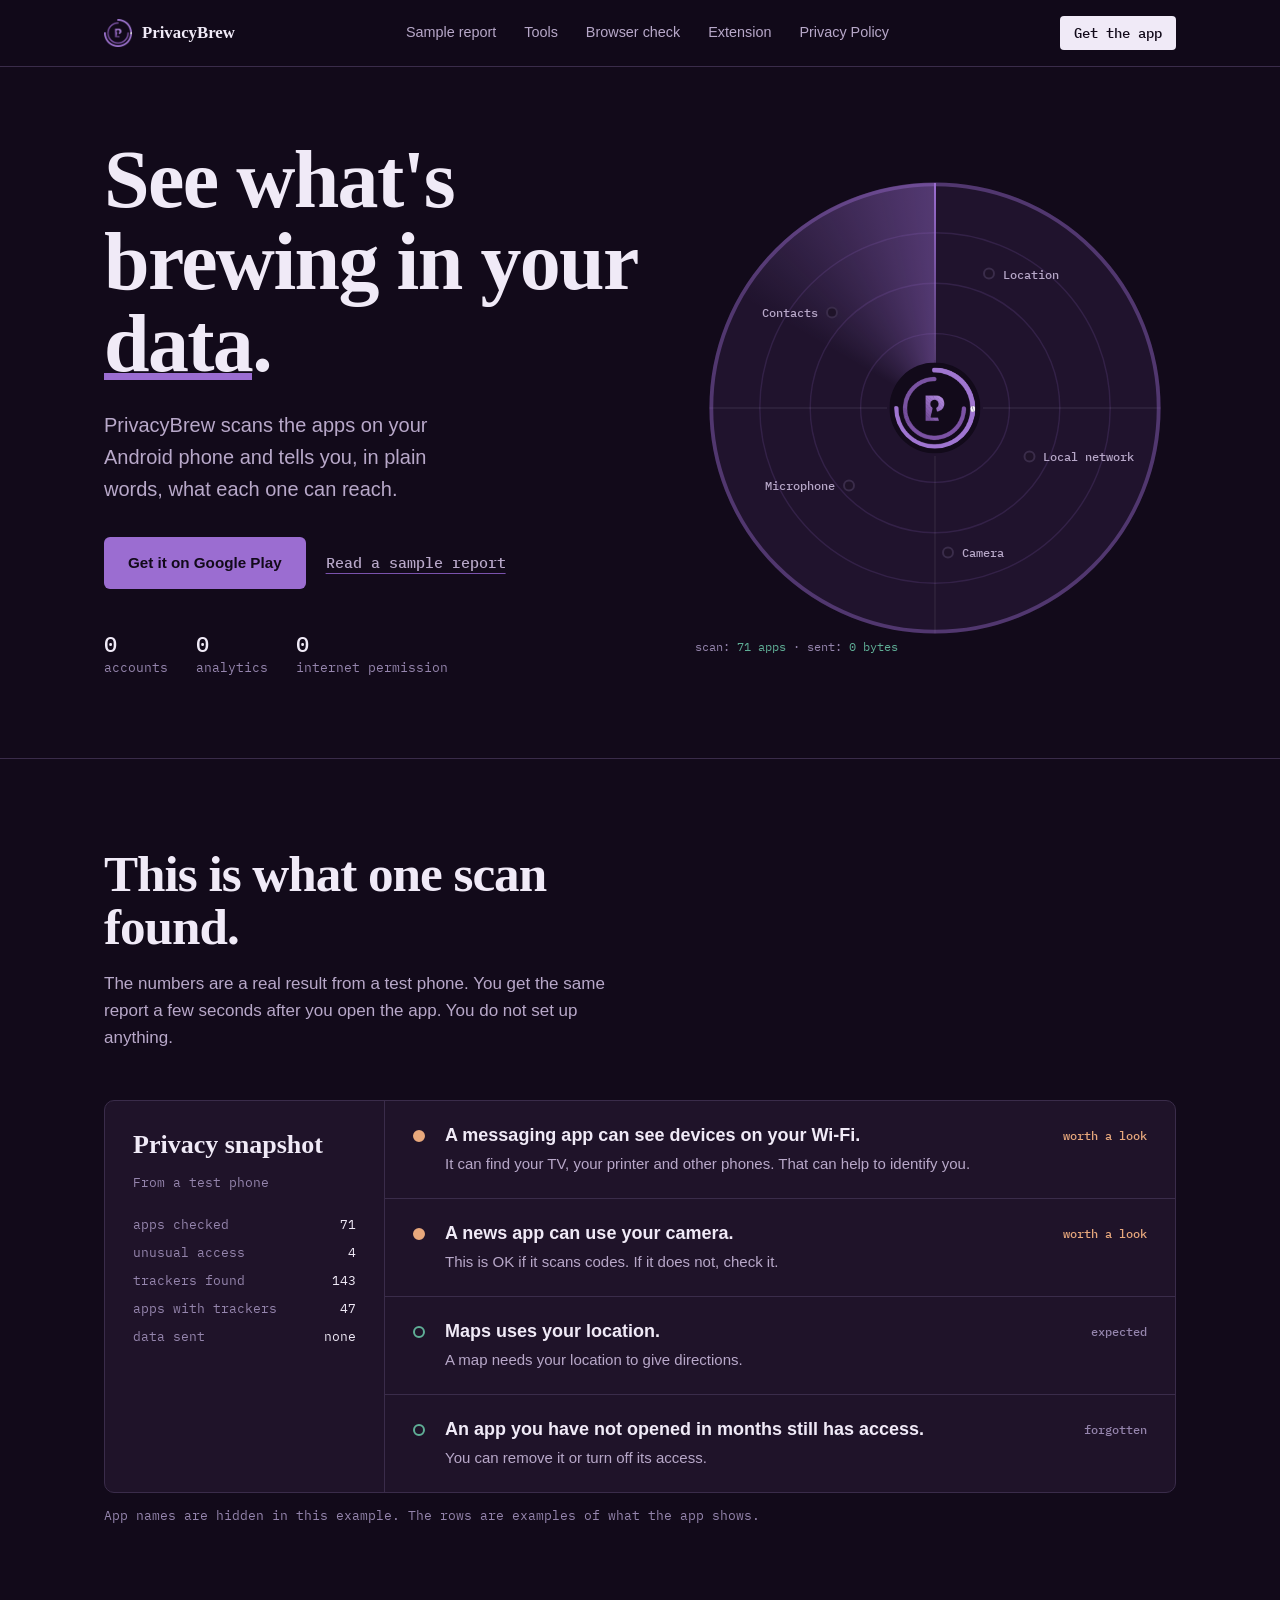
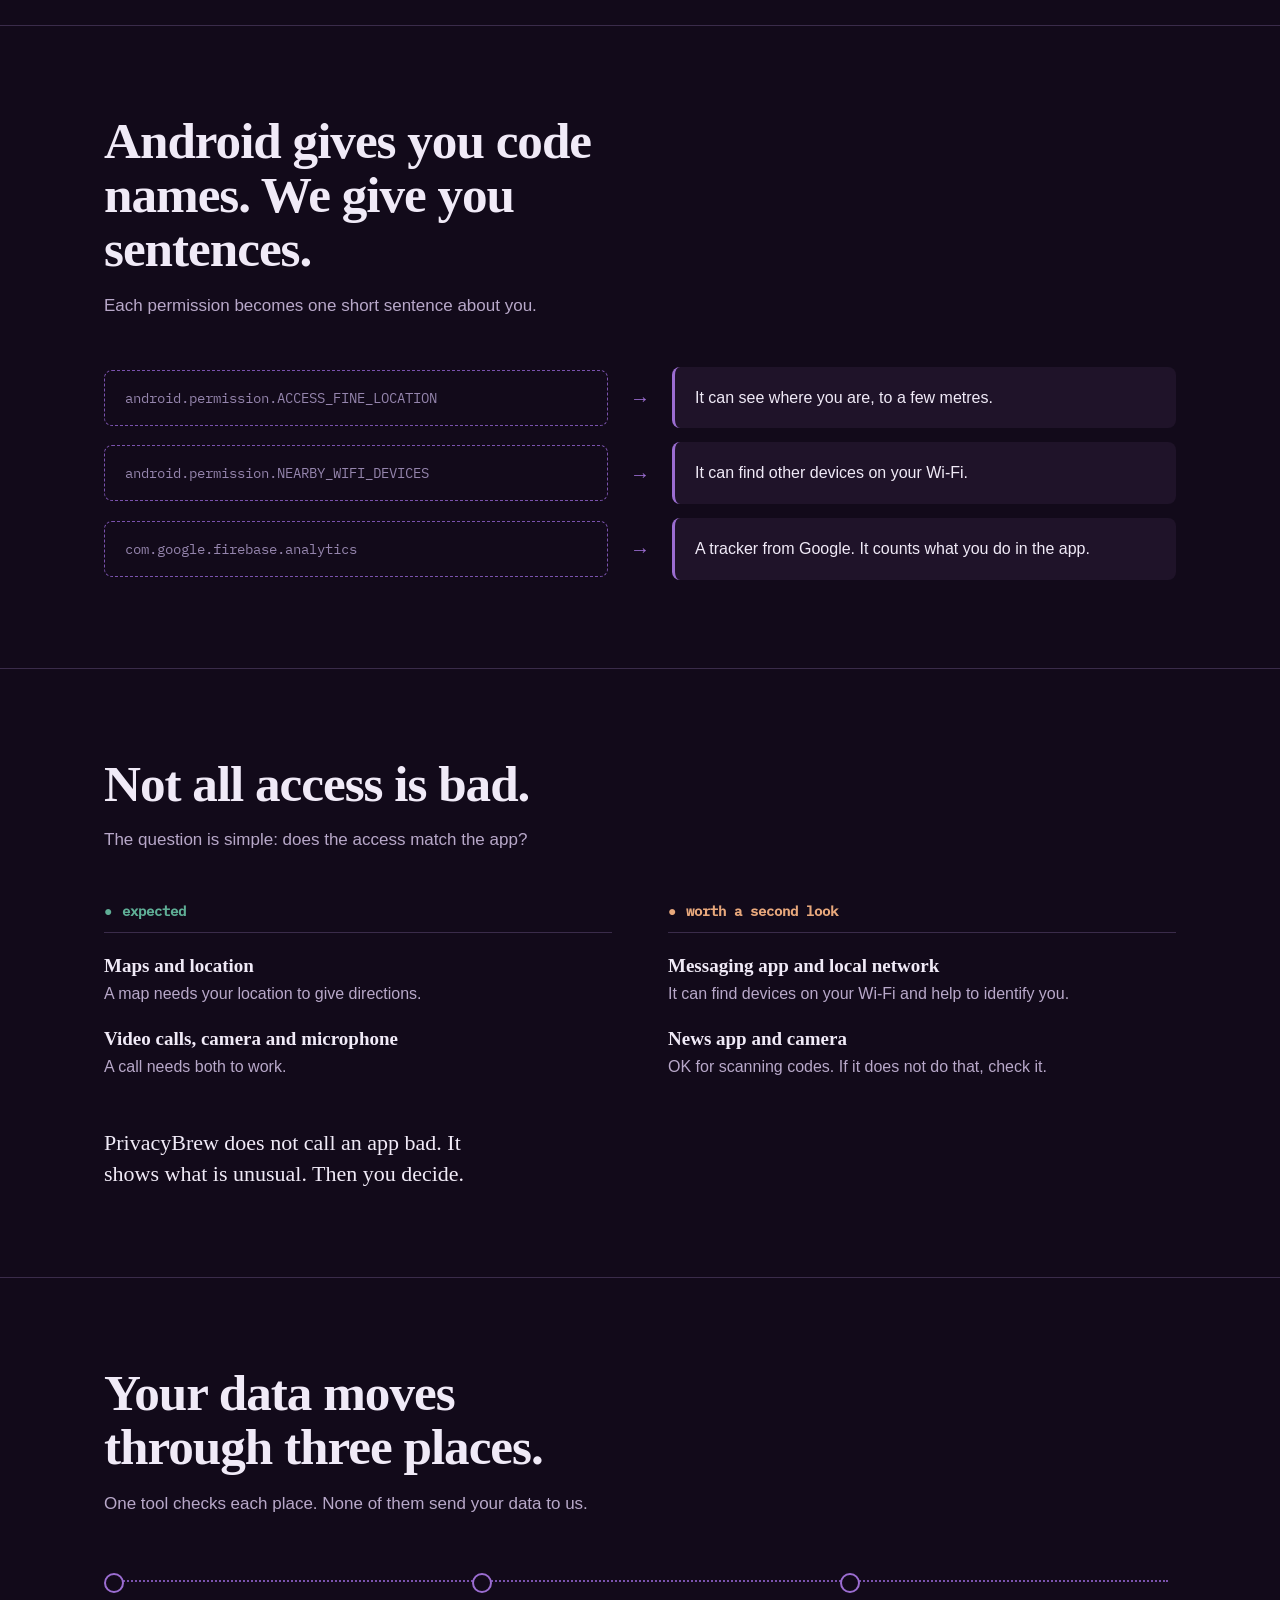
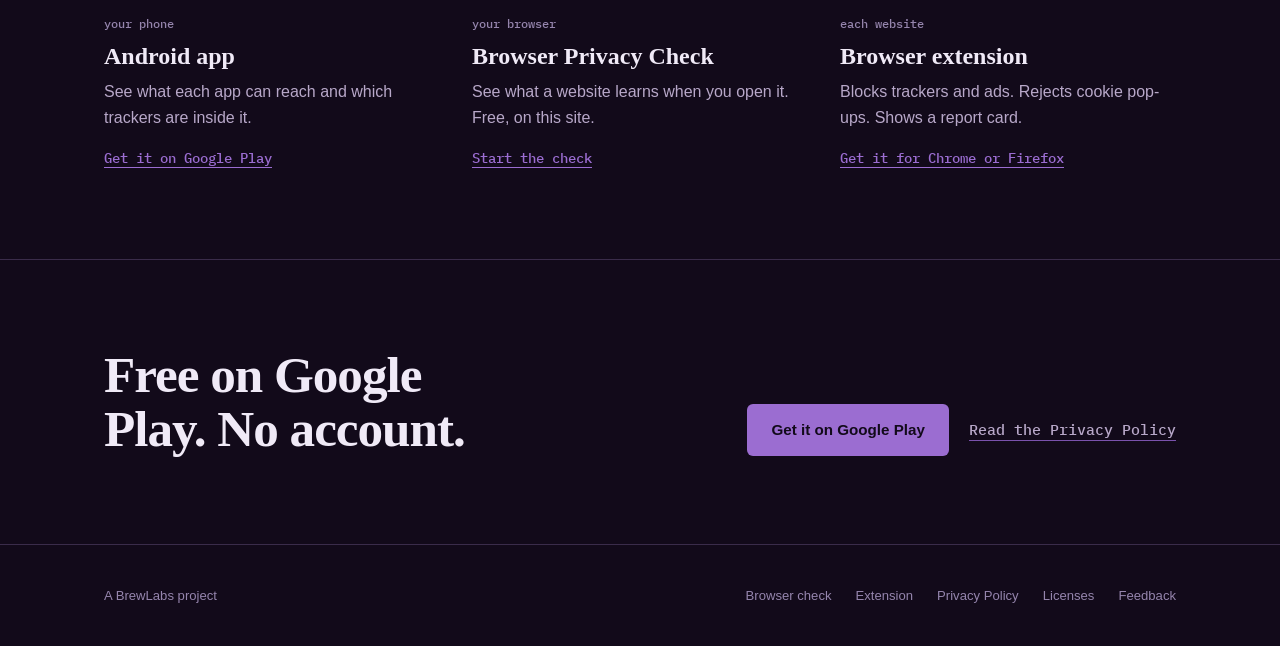
==== commit 448e308d: "New home page, self-hosted fonts, and extension script choices in the policy - Home page: radar hero" ====
--- a/index.html
+++ b/index.html
@@ -4,10 +4,11 @@
 <meta charset="UTF-8">
 <meta name="viewport" content="width=device-width, initial-scale=1">
 <meta name="color-scheme" content="dark">
+<meta http-equiv="Content-Security-Policy" content="default-src 'self'; script-src 'self'; style-src 'self'; img-src 'self' data:; font-src 'self'; connect-src 'self'; base-uri 'none'; form-action 'none'">
 <meta name="description" content="PrivacyBrew shows what your Android apps can access, in simple words. All checks stay on your phone. No accounts, no analytics, no ads, no internet permission.">
 <link rel="icon" type="image/png" href="assets/img/favicon-32.png">
 <link rel="apple-touch-icon" href="assets/img/favicon-180.png">
-<link rel="stylesheet" href="assets/css/style.css?v=20261019a">
+<link rel="stylesheet" href="assets/css/style.css?v=20261103a">
 <link rel="canonical" href="https://privacybrew.app/">
 <meta property="og:site_name" content="PrivacyBrew">
 <meta property="og:type" content="website">
@@ -22,17 +23,15 @@
 <script type="application/ld+json">{"@context":"https://schema.org","@type":"WebSite","name":"PrivacyBrew","url":"https://privacybrew.app/"}</script>
 <title>PrivacyBrew: privacy audit app and tracker blocker</title>
 </head>
-<body>
-  <svg class="dg-defs" aria-hidden="true" focusable="false"><defs><linearGradient id="pb-node" x1="0" y1="0" x2="0" y2="1"><stop offset="0" stop-color="#33233f"/><stop offset="1" stop-color="#21142c"/></linearGradient><marker id="pb-a" viewBox="0 0 10 10" refX="9" refY="5" markerWidth="7" markerHeight="7" orient="auto-start-reverse"><path d="M0 0L10 5L0 10z" fill="#9b6dd1"/></marker><marker id="pb-t" viewBox="0 0 10 10" refX="9" refY="5" markerWidth="7" markerHeight="7" orient="auto-start-reverse"><path d="M0 0L10 5L0 10z" fill="#5fae96"/></marker><marker id="pb-w" viewBox="0 0 10 10" refX="9" refY="5" markerWidth="7" markerHeight="7" orient="auto-start-reverse"><path d="M0 0L10 5L0 10z" fill="#e8a87c"/></marker></defs></svg>
-
+<body class="home">
   <nav class="nav">
     <div class="nav-inner">
       <a class="brand" href="/">
-        <img src="assets/img/logo.png" alt="">
+        <img src="assets/img/logo-mark.png" alt="">
         PrivacyBrew
       </a>
       <div class="nav-links" id="nav-links">
-        <a href="#features">Features</a>
+        <a href="#report">Sample report</a>
         <a href="#tools">Tools</a>
         <a href="/check.html">Browser check</a>
         <a href="/extension.html">Extension</a>
@@ -45,335 +44,125 @@
     </div>
   </nav>
 
-  <nav class="section-tracker" id="section-tracker" aria-label="Section">
-    <a href="#features" data-section="features">What</a>
-    <a href="#tools" data-section="tools">Tools</a>
-    <a href="#why-it-matters" data-section="why-it-matters">Why</a>
-    <a href="#how-it-works" data-section="how-it-works">How</a>
-    <a href="#compare" data-section="compare">Compare</a>
-  </nav>
+  <main>
+  <header class="wrap home-hero">
+    <div>
+      <h1>See what's brewing in your <span class="home-mark">data</span>.</h1>
+      <p class="home-lede">PrivacyBrew scans the apps on your Android phone and tells you, in plain words, what each one can reach.</p>
+      <div class="home-ctas">
+        <a class="btn btn-primary" href="https://play.google.com/store/apps/details?id=com.brewlabs.privacybrew" target="_blank" rel="noopener">Get it on Google Play</a>
+        <a class="home-textlink" href="#report">Read a sample report</a>
+      </div>
+      <ul class="home-facts">
+        <li><b>0</b>accounts</li>
+        <li><b>0</b>analytics</li>
+        <li><b>0</b>internet permission</li>
+      </ul>
+    </div>
 
-  <header class="hero">
-    <div class="wrap hero-grid">
-      <div>
-        <a class="hero-news" href="/extension.html">
-          <span class="hero-news-tag">New</span>
-          <span class="hero-news-text">PrivacyBrew for Chrome and Firefox blocks trackers and ads</span>
-          <span class="hero-news-arrow" aria-hidden="true">→</span>
-        </a>
-        <div class="eyebrow">For Android · On-device only</div>
-        <h1>See what's<br><em>brewing</em> in your data.</h1>
-        <p class="hero-sub">
-          PrivacyBrew shows what your apps can access. It uses simple
-          words. All checks stay on your phone.
-        </p>
-        <div class="hero-actions">
-          <a class="btn btn-primary" href="https://play.google.com/store/apps/details?id=com.brewlabs.privacybrew" target="_blank" rel="noopener">Get it on Google Play</a>
-          <a class="btn btn-ghost" href="#how-it-works">See how it works</a>
-        </div>
-        <div class="hero-trust">
-          <span>
-            <svg viewBox="0 0 24 24" fill="none" stroke-width="2" stroke-linecap="round" stroke-linejoin="round"><path d="M12 2l8 4v6c0 5-3.5 8.5-8 10-4.5-1.5-8-5-8-10V6z"/></svg>
-            No accounts or sign-in
-          </span>
-          <span>
-            <svg viewBox="0 0 24 24" fill="none" stroke-width="2" stroke-linecap="round" stroke-linejoin="round"><path d="M1 1l22 22M8.5 8.5A5 5 0 0012 17a4.9 4.9 0 002.9-.9M16.7 16.7A9.4 9.4 0 0112 18c-6 0-10-6-10-6a17.6 17.6 0 015-5.5M9.5 4.3A9 9 0 0112 4c6 0 10 6 10 6a17.7 17.7 0 01-3.1 3.6"/></svg>
-            No analytics or ad SDKs
-          </span>
-          <span>
-            <svg viewBox="0 0 24 24" fill="none" stroke-width="2" stroke-linecap="round" stroke-linejoin="round"><rect x="3" y="3" width="18" height="18" rx="4"/><path d="M3 9h18M8 3v18"/></svg>
-            No internet permission
-          </span>
-        </div>
-      </div>
-      <div class="hero-visual">
-        <img class="phone-back" src="assets/img/screenshots/learn.png" alt="">
-        <div class="phone"><img src="assets/img/screenshots/home.png" alt="PrivacyBrew home screen showing a privacy snapshot with unusual access and tracker counts"></div>
-      </div>
+    <div class="home-scope" role="img" aria-label="Radar animation. It finds Location, Camera, Contacts, Microphone and Local network.">
+      <svg viewBox="0 0 100 100" aria-hidden="true" focusable="false">
+        <circle class="scope-disc" cx="50" cy="50" r="47"/>
+        <g class="scope-rings"><circle cx="50" cy="50" r="15.5"/><circle cx="50" cy="50" r="26"/><circle cx="50" cy="50" r="36.5"/></g>
+        <g class="scope-cross"><line x1="50" y1="3" x2="50" y2="40"/><line x1="50" y1="60" x2="50" y2="97"/><line x1="3" y1="50" x2="40" y2="50"/><line x1="60" y1="50" x2="97" y2="50"/></g>
+        <circle class="scope-rim" cx="50" cy="50" r="46.6"/>
+      </svg>
+      <div class="scope-sweep"></div>
+      <img class="scope-core" src="assets/img/logo-mark.png" alt="">
+      <div class="blip b1"><i></i>Location</div>
+      <div class="blip b2 warn"><i></i>Local network</div>
+      <div class="blip b3"><i></i>Camera</div>
+      <div class="blip b4 left"><i></i>Microphone</div>
+      <div class="blip b5 left"><i></i>Contacts</div>
+      <div class="scope-readout">scan: <span>71 apps</span> · sent: <span>0 bytes</span></div>
     </div>
   </header>
 
-  <section id="features">
+  <section id="report" class="home-section">
     <div class="wrap">
-      <div class="section-head reveal">
-        <div class="eyebrow">What PrivacyBrew does</div>
-        <h2>One scan shows you the important parts.</h2>
-        <p>The scan starts when you open the app. You do not set up
-        anything. You do not make an account.</p>
+      <h2>This is what one scan found.</h2>
+      <p class="home-sub">The numbers are a real result from a test phone. You get the same report a few seconds after you open the app. You do not set up anything.</p>
+      <div class="home-report">
+        <aside>
+          <b>Privacy snapshot</b>
+          From a test phone
+          <dl>
+            <dt>apps checked</dt><dd>71</dd>
+            <dt>unusual access</dt><dd>4</dd>
+            <dt>trackers found</dt><dd>143</dd>
+            <dt>apps with trackers</dt><dd>47</dd>
+            <dt>data sent</dt><dd>none</dd>
+          </dl>
+        </aside>
+        <ul class="home-rows">
+          <li><span class="dot warn"></span><div><h3>A messaging app can see devices on your Wi-Fi.</h3><p>It can find your TV, your printer and other phones. That can help to identify you.</p></div><span class="tag warn">worth a look</span></li>
+          <li><span class="dot warn"></span><div><h3>A news app can use your camera.</h3><p>This is OK if it scans codes. If it does not, check it.</p></div><span class="tag warn">worth a look</span></li>
+          <li><span class="dot"></span><div><h3>Maps uses your location.</h3><p>A map needs your location to give directions.</p></div><span class="tag">expected</span></li>
+          <li><span class="dot"></span><div><h3>An app you have not opened in months still has access.</h3><p>You can remove it or turn off its access.</p></div><span class="tag">forgotten</span></li>
+        </ul>
       </div>
+      <p class="home-note">App names are hidden in this example. The rows are examples of what the app shows.</p>
+    </div>
+  </section>
 
-      <div class="shot-gallery reveal">
-        <div class="shot-gallery-item">
-          <div class="card-header">
-            <div class="card-icon">
-              <svg viewBox="0 0 24 24" fill="none" stroke-width="2" stroke-linecap="round" stroke-linejoin="round"><path d="M12 2l8 4v6c0 5-3.5 8.5-8 10-4.5-1.5-8-5-8-10V6z"/></svg>
-            </div>
-            <h3>Your privacy snapshot</h3>
-          </div>
-          <div class="shot-wrap"><img src="assets/img/screenshots/home.png" alt="Home tab privacy snapshot"></div>
-        </div>
-
-        <div class="shot-gallery-item">
-          <div class="card-header">
-            <div class="card-icon">
-              <svg viewBox="0 0 24 24" fill="none" stroke-width="2" stroke-linecap="round" stroke-linejoin="round"><rect x="3" y="3" width="7" height="7" rx="1.5"/><rect x="14" y="3" width="7" height="7" rx="1.5"/><rect x="3" y="14" width="7" height="7" rx="1.5"/><rect x="14" y="14" width="7" height="7" rx="1.5"/></svg>
-            </div>
-            <h3>App-by-app detail</h3>
-          </div>
-          <div class="shot-wrap"><img src="assets/img/screenshots/detail.png" alt="App detail screen showing access and unusual flags"></div>
-        </div>
-
-        <div class="shot-gallery-item">
-          <div class="card-header">
-            <div class="card-icon">
-              <svg viewBox="0 0 24 24" fill="none" stroke-width="2" stroke-linecap="round" stroke-linejoin="round"><path d="M3 21V10M9 21V6M15 21v-8M21 21V3"/></svg>
-            </div>
-            <h3>Opt-out & data requests</h3>
-          </div>
-          <div class="shot-wrap"><img src="assets/img/screenshots/optout.png" alt="Opt-Out tab with reset ad ID, data & privacy requests, data broker sites, and California DROP cards"></div>
-        </div>
-
-        <div class="shot-gallery-item">
-          <div class="card-header">
-            <div class="card-icon">
-              <svg viewBox="0 0 24 24" fill="none" stroke-width="2" stroke-linecap="round" stroke-linejoin="round"><path d="M4 19.5A2.5 2.5 0 016.5 17H20"/><path d="M6.5 2H20v20H6.5A2.5 2.5 0 014 19.5v-15A2.5 2.5 0 016.5 2z"/></svg>
-            </div>
-            <h3>Plain-language Learn</h3>
-          </div>
-          <div class="shot-wrap"><img src="assets/img/screenshots/learn.png" alt="Learn tab with plain-language privacy topics"></div>
-        </div>
-      </div>
-
-      <div class="bento">
-        <div class="card span-3 reveal">
-          <div class="card-header">
-            <div class="card-icon">
-              <svg viewBox="0 0 24 24" fill="none" stroke-width="2" stroke-linecap="round" stroke-linejoin="round"><path d="M10.29 3.86l-8.16 14A2 2 0 004 21h16a2 2 0 001.87-3.14l-8.16-14a2 2 0 00-3.44 0z"/><path d="M12 9v4M12 17h.01"/></svg>
-            </div>
-            <h3>Unusual access, flagged</h3>
-          </div>
-          <p>PrivacyBrew flags only access that does not match what the app does.</p>
-        </div>
-
-        <div class="card trust span-3 reveal">
-          <div class="card-header">
-            <div class="card-icon">
-              <svg viewBox="0 0 24 24" fill="none" stroke-width="2" stroke-linecap="round" stroke-linejoin="round"><rect x="3" y="11" width="18" height="10" rx="2"/><path d="M7 11V7a5 5 0 0110 0v4"/></svg>
-            </div>
-            <h3>Nothing leaves your phone</h3>
-          </div>
-          <p>The app has no internet permission. It cannot send your data.</p>
-        </div>
+  <section class="home-section">
+    <div class="wrap">
+      <h2>Android gives you code names. We give you sentences.</h2>
+      <p class="home-sub">Each permission becomes one short sentence about you.</p>
+      <div class="home-translate">
+        <div class="pair"><div class="raw">android.permission.ACCESS_FINE_LOCATION</div><div class="arrow" aria-hidden="true">→</div><div class="plain">It can see where you are, to a few metres.</div></div>
+        <div class="pair"><div class="raw">android.permission.NEARBY_WIFI_DEVICES</div><div class="arrow" aria-hidden="true">→</div><div class="plain">It can find other devices on your Wi-Fi.</div></div>
+        <div class="pair"><div class="raw">com.google.firebase.analytics</div><div class="arrow" aria-hidden="true">→</div><div class="plain">A tracker from Google. It counts what you do in the app.</div></div>
       </div>
     </div>
   </section>
 
-  <section id="tools">
+  <section id="why-it-matters" class="home-section">
     <div class="wrap">
-      <div class="section-head reveal">
-        <div class="eyebrow">Three tools, one goal</div>
-        <h2>Your data moves through your phone, your browser and each website.</h2>
-        <p>Each PrivacyBrew tool checks one part. All of them use simple words. None of them send your data to us.</p>
+      <h2>Not all access is bad.</h2>
+      <p class="home-sub">The question is simple: does the access match the app?</p>
+      <div class="home-verdicts">
+        <div>
+          <h3><span aria-hidden="true">●</span> expected</h3>
+          <dl>
+            <dt>Maps and location</dt><dd>A map needs your location to give directions.</dd>
+            <dt>Video calls, camera and microphone</dt><dd>A call needs both to work.</dd>
+          </dl>
+        </div>
+        <div class="look">
+          <h3><span aria-hidden="true">●</span> worth a second look</h3>
+          <dl>
+            <dt>Messaging app and local network</dt><dd>It can find devices on your Wi-Fi and help to identify you.</dd>
+            <dt>News app and camera</dt><dd>OK for scanning codes. If it does not do that, check it.</dd>
+          </dl>
+        </div>
       </div>
-      <div class="tools-flow reveal" data-live aria-hidden="true">
-        <div class="tf-node tf-app"><svg viewBox="0 0 24 24" fill="none" stroke-width="2" stroke-linecap="round" stroke-linejoin="round"><rect x="6" y="2" width="12" height="20" rx="2"/><path d="M11 18h2"/></svg><span>Your phone</span><span class="tf-link"><i></i></span></div>
-        <div class="tf-node tf-check"><svg viewBox="0 0 24 24" fill="none" stroke-width="2" stroke-linecap="round" stroke-linejoin="round"><circle cx="12" cy="12" r="9"/><path d="M3 12h18M12 3c3 3.5 3 14.5 0 18M12 3c-3 3.5-3 14.5 0 18"/></svg><span>Your browser</span><span class="tf-link"><i></i></span></div>
-        <div class="tf-node tf-ext"><svg viewBox="0 0 24 24" fill="none" stroke-width="2" stroke-linecap="round" stroke-linejoin="round"><rect x="3" y="4" width="18" height="16" rx="2"/><path d="M3 9h18M7 6.5h.01M10 6.5h.01"/></svg><span>Each website</span></div>
-      </div>
-      <div class="tools-grid">
-        <a class="tool-card t-app reveal" href="https://play.google.com/store/apps/details?id=com.brewlabs.privacybrew" target="_blank" rel="noopener">
-          <span class="tool-status live">Available</span>
-          <div class="card-icon"><svg viewBox="0 0 24 24" fill="none" stroke-width="2" stroke-linecap="round" stroke-linejoin="round"><rect x="6" y="2" width="12" height="20" rx="2"/><path d="M11 18h2"/></svg></div>
-          <h3>Android app</h3>
-          <p class="tool-what">Checks the apps on your phone</p>
-          <p>See what each app can access and which trackers are inside it.</p>
-          <span class="card-cta">Get it on Google Play →</span>
-        </a>
-        <a class="tool-card t-check reveal" href="/check.html">
-          <span class="tool-status live">Available</span>
-          <div class="card-icon"><svg viewBox="0 0 24 24" fill="none" stroke-width="2" stroke-linecap="round" stroke-linejoin="round"><circle cx="12" cy="12" r="9"/><path d="M3 12h18M12 3c3 3.5 3 14.5 0 18M12 3c-3 3.5-3 14.5 0 18"/></svg></div>
-          <h3>Browser Privacy Check</h3>
-          <p class="tool-what">Checks your browser</p>
-          <p>See what each website learns about you when you open it. Free, on this website.</p>
-          <span class="card-cta">Start the check →</span>
-        </a>
-        <a class="tool-card t-ext reveal" href="/extension.html">
-          <span class="tool-status live">Available</span>
-          <div class="card-icon"><svg viewBox="0 0 24 24" fill="none" stroke-width="2" stroke-linecap="round" stroke-linejoin="round"><path d="M14 4h4a2 2 0 012 2v4h-2a2 2 0 100 4h2v4a2 2 0 01-2 2h-4v-2a2 2 0 10-4 0v2H6a2 2 0 01-2-2v-4h2a2 2 0 100-4H4V6a2 2 0 012-2h4v2a2 2 0 104 0z"/></svg></div>
-          <h3>Browser extension</h3>
-          <p class="tool-what">Checks each website</p>
-          <p>Blocks trackers and ads. Rejects cookie pop-ups. Shows a report card.</p>
-          <span class="card-cta">Get it for Chrome or Firefox →</span>
-        </a>
+      <p class="home-close">PrivacyBrew does not call an app bad. It shows what is unusual. Then you decide.</p>
+    </div>
+  </section>
+
+  <section id="tools" class="home-section">
+    <div class="wrap">
+      <h2>Your data moves through three places.</h2>
+      <p class="home-sub">One tool checks each place. None of them send your data to us.</p>
+      <div class="home-path">
+        <div class="stop"><small>your phone</small><h3>Android app</h3><p>See what each app can reach and which trackers are inside it.</p><a href="https://play.google.com/store/apps/details?id=com.brewlabs.privacybrew" target="_blank" rel="noopener">Get it on Google Play</a></div>
+        <div class="stop"><small>your browser</small><h3>Browser Privacy Check</h3><p>See what a website learns when you open it. Free, on this site.</p><a href="/check.html">Start the check</a></div>
+        <div class="stop"><small>each website</small><h3>Browser extension</h3><p>Blocks trackers and ads. Rejects cookie pop-ups. Shows a report card.</p><a href="/extension.html">Get it for Chrome or Firefox</a></div>
       </div>
     </div>
   </section>
 
-  <section class="statement" id="why-it-matters">
-    <div class="wrap">
-      <div class="eyebrow reveal">Why it matters</div>
-      <p class="why-lead reveal">
-        Companies use data to sell ads and to train AI. Your phone
-        has a lot of <strong>data about you</strong>.
-      </p>
-
-      <div class="why-facts reveal">
-        <div class="why-fact">
-          <div class="why-fact-header">
-            <div class="why-fact-icon">
-              <svg viewBox="0 0 24 24" fill="none" stroke-width="2" stroke-linecap="round" stroke-linejoin="round"><path d="M9.88 9.88a3 3 0 104.24 4.24"/><path d="M10.73 5.08A10.43 10.43 0 0112 5c7 0 10 7 10 7a13.16 13.16 0 01-1.67 2.68"/><path d="M6.61 6.61A13.526 13.526 0 002 12s3 7 10 7a9.74 9.74 0 005.39-1.61"/><line x1="2" y1="2" x2="22" y2="22"/></svg>
-            </div>
-            <h3>Most data is collected where you cannot see it.</h3>
-          </div>
-          <p>Apps collect it in the background. You see only the permission request.</p>
-        </div>
-        <div class="why-fact">
-          <div class="why-fact-header">
-            <div class="why-fact-icon">
-              <svg viewBox="0 0 24 24" fill="none" stroke-width="2" stroke-linecap="round" stroke-linejoin="round"><path d="M12 22s8-4 8-10V5l-8-3-8 3v7c0 6 8 10 8 10z"/><path d="M9 12l2 2 4-4"/></svg>
-            </div>
-            <h3>But not all access is bad.</h3>
-          </div>
-          <p>Many apps need access to work. The question is: does the access match the app?</p>
-        </div>
-      </div>
-
-      <div class="compare-grid reveal">
-        <div>
-          <div class="compare-col-label expected">
-            <svg viewBox="0 0 24 24" fill="none" stroke-width="2" stroke-linecap="round" stroke-linejoin="round"><path d="M20 6L9 17l-5-5"/></svg>
-            Expected
-          </div>
-          <div class="compare-card">
-            <div class="pair">Maps <span>→</span> Location</div>
-            <p>A map needs your location to give you directions.</p>
-          </div>
-          <div class="compare-card">
-            <div class="pair">Video calling <span>→</span> Camera &amp; microphone</div>
-            <p>A video call needs a camera and a microphone to work.</p>
-          </div>
-        </div>
-        <div>
-          <div class="compare-col-label flag">
-            <svg viewBox="0 0 24 24" fill="none" stroke-width="2" stroke-linecap="round" stroke-linejoin="round"><path d="M10.29 3.86l-8.16 14A2 2 0 004 21h16a2 2 0 001.87-3.14l-8.16-14a2 2 0 00-3.44 0z"/><path d="M12 9v4M12 17h.01"/></svg>
-            Worth a second look
-          </div>
-          <div class="compare-card flag">
-            <div class="pair">Messaging app <span>→</span> Local network access</div>
-            <p>It can find other devices on your Wi-Fi. It can also help to
-            identify you on other apps.</p>
-          </div>
-          <div class="compare-card flag">
-            <div class="pair">News app <span>→</span> Camera access</div>
-            <p>This is OK if the app scans documents or codes. If it does
-            not, look at it more closely.</p>
-          </div>
-        </div>
-      </div>
-
-      <p class="why-bridge reveal">
-        PrivacyBrew does not say that an app is bad. It shows what is
-        unusual for that type of app. Then you decide.
-        <a href="#how-it-works">See how it works ↓</a>
-      </p>
-    </div>
-  </section>
-
-  <section id="how-it-works">
-    <div class="wrap">
-      <div class="section-head reveal">
-        <div class="eyebrow">How it works</div>
-        <h2>Three steps. No setup.</h2>
-      </div>
-      <div class="how-flow glass reveal" data-stepper data-step="1">
-        <div class="seg" role="group" aria-label="Steps">
-          <button type="button" data-step-btn="1" aria-pressed="true">01 Scan</button>
-          <button type="button" data-step-btn="2" aria-pressed="false">02 Understand</button>
-          <button type="button" data-step-btn="3" aria-pressed="false">03 Act</button>
-        </div>
-        <svg class="dg" viewBox="0 0 400 170" role="img" aria-label="PrivacyBrew reads your apps on your phone and gives you simple answers. Then you decide. It does not use the internet.">
-          <g class="part p1"><g class="hl s1"><rect class="n " x="4" y="16" width="100" height="58" rx="12" fill="url(#pb-node)"/><text class="t" x="54" y="41">Your apps</text><text class="ts" x="54" y="59">and permissions</text></g></g>
-          <g class="part p2"><g class="hl s1"><line class="ln flow" x1="108" y1="45" x2="144" y2="45" marker-end="url(#pb-a)"/><circle class="dot dot-a pkt pk-how" cx="110" cy="45" r="3"/></g></g>
-          <g class="part p3"><g class="hl s1 s2"><rect class="n n-t" x="150" y="16" width="100" height="58" rx="12" fill="url(#pb-node)"/><text class="t" x="200" y="41">PrivacyBrew</text><text class="ts" x="200" y="59">on your phone</text></g></g>
-          <g class="part p4"><g class="hl s2"><line class="ln flow" x1="254" y1="45" x2="290" y2="45" marker-end="url(#pb-a)"/><circle class="dot dot-a pkt pk-how" cx="256" cy="45" r="3"/></g></g>
-          <g class="part p5"><g class="hl s2 s3"><rect class="n " x="296" y="16" width="100" height="58" rx="12" fill="url(#pb-node)"/><text class="t" x="346" y="41">Simple</text><text class="t" x="346" y="60">answers</text></g></g>
-          <g class="part p6"><g class="hl s3"><line class="ln ln-t flow" x1="346" y1="78" x2="346" y2="106" marker-end="url(#pb-t)"/></g></g>
-          <g class="part p7"><g class="hl s3"><rect class="n n-t" x="296" y="112" width="100" height="50" rx="12" fill="url(#pb-node)"/><text class="t" x="346" y="142">You decide</text></g></g>
-          <g class="part p8"><line class="ln ln-w n-dash-s" x1="200" y1="78" x2="200" y2="112"/><path class="x" d="M193 88l14 14M207 88l-14 14"/><rect class="n n-w n-dash" x="150" y="112" width="100" height="50" rx="12"/><text class="t t-13 tw" x="200" y="133">Internet</text><text class="ts tw" x="200" y="150">not used</text></g>
-        </svg>
-      </div>
-      <div class="steps">
-        <div class="step reveal is-active" data-step-card="1">
-          <div class="step-header">
-            <span class="num">01 · SCAN</span>
-            <h3>Read what Android knows</h3>
-          </div>
-          <p>The app asks Android for your apps and their permissions. It does not open your files.</p>
-        </div>
-        <div class="step reveal" data-step-card="2">
-          <div class="step-header">
-            <span class="num">02 · UNDERSTAND</span>
-            <h3>Explain it in simple words</h3>
-          </div>
-          <p>Each permission becomes a short sentence. Unusual access gets a flag.</p>
-        </div>
-        <div class="step reveal" data-step-card="3">
-          <div class="step-header">
-            <span class="num">03 · ACT</span>
-            <h3>Decide what to do next</h3>
-          </div>
-          <p>Open the correct Android setting, Play Store label or opt-out page. You choose.</p>
-        </div>
+  <section id="cta" class="home-section">
+    <div class="wrap home-final">
+      <h2>Free on Google Play. No account.</h2>
+      <div class="home-ctas">
+        <a class="btn btn-primary" href="https://play.google.com/store/apps/details?id=com.brewlabs.privacybrew" target="_blank" rel="noopener">Get it on Google Play</a>
+        <a class="home-textlink" href="/privacy.html">Read the Privacy Policy</a>
       </div>
     </div>
   </section>
-
-  <section id="compare">
-    <div class="wrap">
-      <div class="section-head reveal">
-        <div class="eyebrow">Why PrivacyBrew</div>
-        <h2>Many apps list permissions. PrivacyBrew explains them.</h2>
-        <p>Most privacy apps show a list of technical names. PrivacyBrew
-        answers the next question: what does this mean for me?</p>
-      </div>
-
-      <div class="reveal">
-        <div class="diff-row">
-          <div class="label">How it explains</div>
-          <div class="diff-col us">Simple words that tell why it is important</div>
-          <div class="diff-col them">Technical permission names and code names</div>
-        </div>
-        <div class="diff-row">
-          <div class="label">What it flags</div>
-          <div class="diff-col us">Only access that is unusual for the app</div>
-          <div class="diff-col them">All permissions, all with the same weight</div>
-        </div>
-        <div class="diff-row">
-          <div class="label">Where your data goes</div>
-          <div class="diff-col us">It stays on your phone. No internet permission.</div>
-          <div class="diff-col them">Many use an online service to get results</div>
-        </div>
-        <div class="diff-row">
-          <div class="label">What you can do</div>
-          <div class="diff-col us">Links to Settings, Play Store labels and opt-out pages</div>
-          <div class="diff-col them">Usually a list only, with no next step</div>
-        </div>
-      </div>
-    </div>
-  </section>
-
-  <section id="cta" class="cta">
-    <div class="wrap reveal">
-      <div class="eyebrow">Android · Free on Google Play</div>
-      <h2>Available now on Google Play.</h2>
-      <p>PrivacyBrew is free on Google Play. The Privacy Policy tells
-      what the app does and does not do.</p>
-      <div class="hero-actions cta-actions">
-        <a class="btn btn-primary" href="https://play.google.com/store/apps/details?id=com.brewlabs.privacybrew" target="_blank" rel="noopener">Get it on Google Play</a>
-        <a class="btn btn-ghost" href="/privacy.html">Read the Privacy Policy</a>
-      </div>
-    </div>
-  </section>
+  </main>
 
   <footer class="footer">
     <div class="wrap footer-inner">
--- a/assets/css/style.css
+++ b/assets/css/style.css
@@ -1,6 +1,11 @@
-/* PrivacyBrew — shared design system for the marketing site.
-   Brand tokens intentionally match the Android app's theme so the site
-   and product feel like one thing, not two. */
+/* PrivacyBrew: shared design system for the marketing site.
+   Brand colours match the Android app's theme. Fonts are self-hosted (SIL OFL 1.1, see
+   assets/fonts/OFL-*.txt), so the site makes no calls to font services. */
+
+@font-face { font-family: "Fraunces"; font-style: normal; font-weight: 500 800; font-display: swap; src: url("../fonts/fraunces.woff2") format("woff2"); }
+@font-face { font-family: "IBM Plex Sans"; font-style: normal; font-weight: 400 600; font-display: swap; src: url("../fonts/plexsans.woff2") format("woff2"); }
+@font-face { font-family: "IBM Plex Mono"; font-style: normal; font-weight: 400; font-display: swap; src: url("../fonts/plexmono-400.woff2") format("woff2"); }
+@font-face { font-family: "IBM Plex Mono"; font-style: normal; font-weight: 500; font-display: swap; src: url("../fonts/plexmono-500.woff2") format("woff2"); }
 
 :root {
   color-scheme: dark;
@@ -17,6 +22,11 @@
   --text: #f0eaf7;
   --text-dim: #b8a8c9;
   --text-faint: #9585ad;
+  --cta: #9b6dd1;
+  --cta-hover: #b088dd;
+  --font-display: "Fraunces", Georgia, "Times New Roman", serif;
+  --font-body: "IBM Plex Sans", -apple-system, BlinkMacSystemFont, "Segoe UI", Roboto, sans-serif;
+  --font-mono: "IBM Plex Mono", ui-monospace, "SF Mono", Menlo, Consolas, monospace;
   --radius-lg: 24px;
   --radius-md: 16px;
   --radius-sm: 10px;
@@ -29,7 +39,7 @@
 
 body {
   margin: 0;
-  font-family: -apple-system, BlinkMacSystemFont, "SF Pro Display", "Segoe UI", Roboto, sans-serif;
+  font-family: var(--font-body);
   background: var(--bg);
   color: var(--text);
   -webkit-font-smoothing: antialiased;
@@ -39,6 +49,8 @@
 a:hover { text-decoration: underline; }
 
 img { max-width: 100%; display: block; }
+
+h1, h2, h3, .brand { font-family: var(--font-display); }
 
 .wrap {
   max-width: var(--max);
@@ -95,7 +107,7 @@
   color: var(--text);
 }
 
-.brand img { width: 28px; height: 28px; border-radius: 7px; }
+.brand img { width: 28px; height: 28px; }
 
 .nav-links {
   display: flex;
@@ -109,18 +121,14 @@
 .nav-links a:hover { color: var(--text); text-decoration: none; }
 
 .nav-cta {
-  font-size: 0.76rem;
-  font-weight: 700;
-  text-transform: uppercase;
-  letter-spacing: 0.04em;
-  padding: 8px 16px;
-  border-radius: 999px;
-  background: rgba(155, 109, 209, 0.12);
-  color: var(--accent) !important;
-  border: 1px solid rgba(155, 109, 209, 0.3);
+  font: 500 0.85rem var(--font-mono);
+  padding: 8px 14px;
+  border-radius: 4px;
+  background: var(--text);
+  color: var(--bg) !important;
   white-space: nowrap;
 }
-.nav-cta:hover { text-decoration: none; background: rgba(155, 109, 209, 0.2); }
+.nav-cta:hover { text-decoration: none; background: var(--cta); }
 
 .nav-toggle { display: none; }
 .nav-toggle {
@@ -278,17 +286,17 @@
   display: inline-flex;
   align-items: center;
   gap: 10px;
-  padding: 14px 26px;
-  border-radius: 999px;
-  font-weight: 700;
+  padding: 14px 24px;
+  border-radius: 6px;
+  font-weight: 600;
   font-size: 0.95rem;
 }
 
 .btn-primary {
-  background: var(--accent);
-  color: #24170b;
-}
-.btn-primary:hover { background: #b088dd; text-decoration: none; }
+  background: var(--cta);
+  color: var(--bg);
+}
+.btn-primary:hover { background: var(--cta-hover); text-decoration: none; }
 
 .btn-ghost {
   color: var(--text-dim);
@@ -999,7 +1007,7 @@
 }
 .check-hero-value.check-mono { font-size: 1.7rem; letter-spacing: 0.04em; }
 .check-hero-label { color: var(--text-dim); font-size: 0.98rem; margin-top: 4px; }
-.check-mono { font-family: ui-monospace, "SF Mono", Menlo, Consolas, monospace; }
+.check-mono { font-family: var(--font-mono); }
 
 .check-meter { margin: -6px 0 18px; }
 .check-meter-bar { height: 8px; border-radius: 999px; background: var(--panel-2); border: 1px solid var(--border); overflow: hidden; }
@@ -1120,7 +1128,7 @@
   overflow: hidden;
   opacity: 0;
 }
-.check-caught { font-family: ui-monospace, "SF Mono", Menlo, Consolas, monospace; color: var(--text) !important; }
+.check-caught { font-family: var(--font-mono); color: var(--text) !important; }
 
 .nav-links a[aria-current="page"] { color: var(--text); }
 
@@ -1278,7 +1286,7 @@
   height: 70vmax;
   border-radius: 50%;
   pointer-events: none;
-  animation: pb-drift 36s ease-in-out infinite alternate;
+  display: none;
 }
 body::before { top: -32vmax; left: -26vmax; background: radial-gradient(closest-side, rgba(155, 109, 209, 0.14), transparent); }
 body::after { bottom: -36vmax; right: -30vmax; background: radial-gradient(closest-side, rgba(95, 174, 150, 0.09), transparent); animation-delay: -18s; }
@@ -1289,7 +1297,7 @@
 .shot-gallery-item,
 .card:not(.trust),
 .glass {
-  background: linear-gradient(180deg, rgba(45, 30, 60, 0.85), rgba(31, 19, 41, 0.72));
+  background: var(--panel);
   border-color: rgba(155, 109, 209, 0.24);
   box-shadow: inset 0 1px 0 rgba(255, 255, 255, 0.05), 0 18px 40px -28px rgba(0, 0, 0, 0.8);
 }
@@ -1584,3 +1592,123 @@
   .tool-card, .tool-card:hover { transition: none; transform: none; }
   .ba-view, .how-flow .hl, .seg button { transition: none; }
 }
+
+/* ---------- Home page (radar and scan report) ---------- */
+
+.home { font-size: 17px; line-height: 1.6; }
+.home h2 { font: 700 clamp(32px, 4vw, 52px)/1.05 var(--font-display); letter-spacing: -0.02em; margin: 0 0 16px; max-width: 20ch; }
+.home-section { border-top: 1px solid var(--border); padding: 88px 0; }
+.home-sub { color: var(--text-dim); max-width: 56ch; margin: 0; }
+
+.home-hero { display: grid; grid-template-columns: 1.05fr 0.95fr; gap: 56px; align-items: center; padding-top: 72px; padding-bottom: 80px; }
+.home-hero h1 { font: 800 clamp(44px, 6.4vw, 84px)/1 var(--font-display); letter-spacing: -0.02em; margin: 0 0 24px; }
+.home-mark { position: relative; display: inline-block; }
+.home-mark::after { content: ""; position: absolute; left: 0; right: 0; bottom: 0.06em; height: 0.09em; background: var(--cta); transform-origin: left; animation: home-draw 2.4s ease-out 0.3s both; }
+@keyframes home-draw { from { transform: scaleX(0); } to { transform: scaleX(1); } }
+.home-lede { font-size: 20px; color: var(--text-dim); max-width: 30ch; margin: 0 0 32px; }
+.home-ctas { display: flex; flex-wrap: wrap; gap: 20px; align-items: center; }
+.home-textlink { font: 500 15px var(--font-mono); color: var(--text-dim); text-decoration: underline; text-underline-offset: 5px; text-decoration-color: var(--accent-dim); }
+.home-textlink:hover { color: var(--text); }
+.home-facts { list-style: none; padding: 0; margin: 40px 0 0; display: grid; grid-template-columns: repeat(3, auto); gap: 4px 28px; justify-content: start; font: 400 13px/1.5 var(--font-mono); color: var(--text-faint); }
+.home-facts b { display: block; font: 500 22px var(--font-mono); color: var(--text); }
+
+/* Radar, matching the app hero */
+.home-scope { position: relative; aspect-ratio: 1; width: 100%; max-width: 480px; justify-self: center; }
+.home-scope svg { position: absolute; inset: 0; width: 100%; height: 100%; }
+.scope-disc { fill: color-mix(in srgb, var(--accent) 10%, transparent); }
+.scope-rings circle { fill: none; stroke: var(--accent); stroke-opacity: 0.16; stroke-width: 0.3; }
+.scope-cross line { stroke: var(--text); stroke-opacity: 0.08; stroke-width: 0.3; }
+.scope-rim { fill: none; stroke: var(--accent); stroke-opacity: 0.4; stroke-width: 0.8; }
+.scope-sweep { position: absolute; inset: 3%; border-radius: 50%; background: conic-gradient(from 0deg, transparent 0deg, transparent 300deg, color-mix(in srgb, var(--accent) 42%, transparent) 360deg); animation: home-spin 6s linear infinite; }
+.scope-sweep::after { content: ""; position: absolute; left: 50%; top: 0; width: 2px; height: 50%; background: linear-gradient(to top, color-mix(in srgb, var(--accent) 20%, transparent), var(--accent)); transform: translateX(-1px); }
+@keyframes home-spin { to { transform: rotate(360deg); } }
+.scope-core { position: absolute; left: 50%; top: 50%; width: 19%; padding: 1%; transform: translate(-50%, -50%); border-radius: 50%; background: var(--bg); }
+.blip { position: absolute; transform: translate(-50%, -50%); display: flex; align-items: center; gap: 8px; font: 500 12px var(--font-mono); color: var(--text-dim); white-space: nowrap; }
+.blip.left { flex-direction: row-reverse; }
+.blip i { width: 12px; height: 12px; border-radius: 50%; flex: none; background: var(--panel); border: 2px solid var(--border); animation: home-lit 6s linear infinite; }
+.blip.warn i { animation-name: home-litwarn; }
+.b1 { left: 68%; top: 22%; } .b1 i { animation-delay: 0.55s; }
+.b2 { left: 80%; top: 60%; } .b2 i { animation-delay: 1.85s; }
+.b3 { left: 58%; top: 80%; } .b3 i { animation-delay: 2.8s; }
+.b4 { left: 24%; top: 66%; } .b4 i { animation-delay: 3.9s; }
+.b5 { left: 22%; top: 30%; } .b5 i { animation-delay: 5.1s; }
+@keyframes home-lit {
+  0%, 100% { border-color: var(--border); box-shadow: none; }
+  2% { border-color: var(--accent-2); background: var(--accent-2); box-shadow: 0 0 0 6px color-mix(in srgb, var(--accent-2) 18%, transparent); }
+  14% { border-color: var(--accent-2); background: var(--panel); box-shadow: 0 0 0 14px transparent; }
+}
+@keyframes home-litwarn {
+  0%, 100% { border-color: var(--warn); box-shadow: none; }
+  2% { border-color: var(--warn); background: var(--warn); box-shadow: 0 0 0 6px color-mix(in srgb, var(--warn) 22%, transparent); }
+  14% { border-color: var(--warn); background: var(--panel); box-shadow: 0 0 0 14px transparent; }
+}
+.scope-readout { position: absolute; left: 0; bottom: -6px; font: 400 12px var(--font-mono); color: var(--text-faint); }
+.scope-readout span { color: var(--accent-2); }
+
+/* Sample report */
+.home-report { margin-top: 48px; display: grid; grid-template-columns: 280px 1fr; border: 1px solid var(--border); border-radius: 10px; overflow: hidden; background: var(--panel); }
+.home-report aside { padding: 28px; border-right: 1px solid var(--border); font: 400 13px/1.7 var(--font-mono); color: var(--text-faint); }
+.home-report aside b { display: block; color: var(--text); font: 600 26px/1.2 var(--font-display); margin-bottom: 12px; }
+.home-report dl { margin: 20px 0 0; display: grid; grid-template-columns: 1fr auto; gap: 6px 12px; }
+.home-report dd { margin: 0; color: var(--text); text-align: right; }
+.home-rows { list-style: none; margin: 0; padding: 0; }
+.home-rows li { display: grid; grid-template-columns: 16px 1fr auto; gap: 16px; align-items: start; padding: 22px 28px; border-bottom: 1px solid var(--border); }
+.home-rows li:last-child { border-bottom: 0; }
+.home-rows .dot { width: 12px; height: 12px; border-radius: 50%; margin-top: 7px; border: 2px solid var(--accent-2); }
+.home-rows .dot.warn { border-color: var(--warn); background: var(--warn); }
+.home-rows h3 { margin: 0; font: 600 18px/1.4 var(--font-body); }
+.home-rows p { margin: 4px 0 0; color: var(--text-dim); font-size: 15px; }
+.home-rows .tag { font: 500 12px var(--font-mono); color: var(--text-faint); padding-top: 5px; }
+.home-rows .tag.warn { color: var(--warn); }
+.home-note { font: 400 13px var(--font-mono); color: var(--text-faint); margin-top: 14px; }
+
+/* Code name to sentence */
+.home-translate { margin-top: 48px; display: grid; gap: 14px; }
+.home-translate .pair { display: grid; grid-template-columns: 1fr 40px 1fr; align-items: center; gap: 12px; }
+.home-translate .raw { font: 400 14px var(--font-mono); color: var(--text-faint); padding: 18px 20px; border: 1px dashed var(--accent-dim); border-radius: 8px; overflow-wrap: anywhere; }
+.home-translate .arrow { color: var(--accent); font: 500 20px var(--font-mono); text-align: center; }
+.home-translate .plain { padding: 18px 20px; border-radius: 8px; background: var(--panel); border-left: 3px solid var(--accent); font-size: 16px; }
+
+/* Expected and worth a second look */
+.home-verdicts { margin-top: 48px; display: grid; grid-template-columns: 1fr 1fr; gap: 56px; }
+.home-verdicts h3 { display: flex; align-items: center; gap: 10px; font: 600 14px var(--font-mono); color: var(--accent-2); margin: 0 0 12px; padding-bottom: 12px; border-bottom: 1px solid var(--border); }
+.home-verdicts .look h3 { color: var(--warn); }
+.home-verdicts dl { margin: 0; }
+.home-verdicts dt { font: 600 19px var(--font-display); margin-top: 22px; }
+.home-verdicts dd { margin: 4px 0 0; color: var(--text-dim); font-size: 16px; }
+.home-close { margin: 48px 0 0; font: 500 22px/1.4 var(--font-display); max-width: 36ch; }
+
+/* Three tools as one path */
+.home-path { margin-top: 56px; position: relative; display: grid; grid-template-columns: repeat(3, 1fr); gap: 32px; }
+.home-path::before { content: ""; position: absolute; left: 8px; right: 8px; top: 7px; border-top: 2px dotted var(--accent-dim); }
+.home-path .stop { position: relative; padding-top: 36px; }
+.home-path .stop::before { content: ""; position: absolute; left: 0; top: 0; width: 16px; height: 16px; border-radius: 50%; background: var(--bg); border: 2px solid var(--accent); }
+.home-path small { font: 500 12px var(--font-mono); color: var(--text-faint); }
+.home-path h3 { font: 700 24px/1.2 var(--font-display); margin: 6px 0 8px; }
+.home-path p { color: var(--text-dim); margin: 0 0 14px; font-size: 16px; }
+.home-path a { font: 500 14px var(--font-mono); color: var(--accent); text-decoration: underline; text-underline-offset: 4px; }
+
+.home-final { display: flex; flex-wrap: wrap; gap: 32px; align-items: flex-end; justify-content: space-between; }
+.home-final h2 { max-width: 16ch; margin: 0; }
+
+@media (max-width: 860px) {
+  .home-hero { grid-template-columns: 1fr; padding-top: 40px; padding-bottom: 56px; gap: 40px; }
+  .home-scope { max-width: 340px; order: -1; }
+  .home-lede { font-size: 18px; }
+  .home-facts { grid-template-columns: repeat(3, 1fr); gap: 4px 16px; }
+  .home-facts b { font-size: 18px; }
+  .home-section { padding: 64px 0; }
+  .home-report { grid-template-columns: 1fr; }
+  .home-report aside { border-right: 0; border-bottom: 1px solid var(--border); }
+  .home-rows li { padding: 18px 20px; grid-template-columns: 14px 1fr; }
+  .home-rows .tag { grid-column: 2; padding-top: 0; }
+  .home-translate .pair { grid-template-columns: 1fr; }
+  .home-translate .arrow { transform: rotate(90deg); height: 20px; }
+  .home-verdicts { grid-template-columns: 1fr; gap: 40px; }
+  .home-path { grid-template-columns: 1fr; gap: 28px; }
+  .home-path::before { left: 7px; right: auto; top: 8px; bottom: 8px; border-top: 0; border-left: 2px dotted var(--accent-dim); }
+  .home-path .stop { padding-top: 0; padding-left: 36px; }
+}
+@media (prefers-reduced-motion: reduce) {
+  .scope-sweep, .blip i, .home-mark::after { animation: none; }
+}
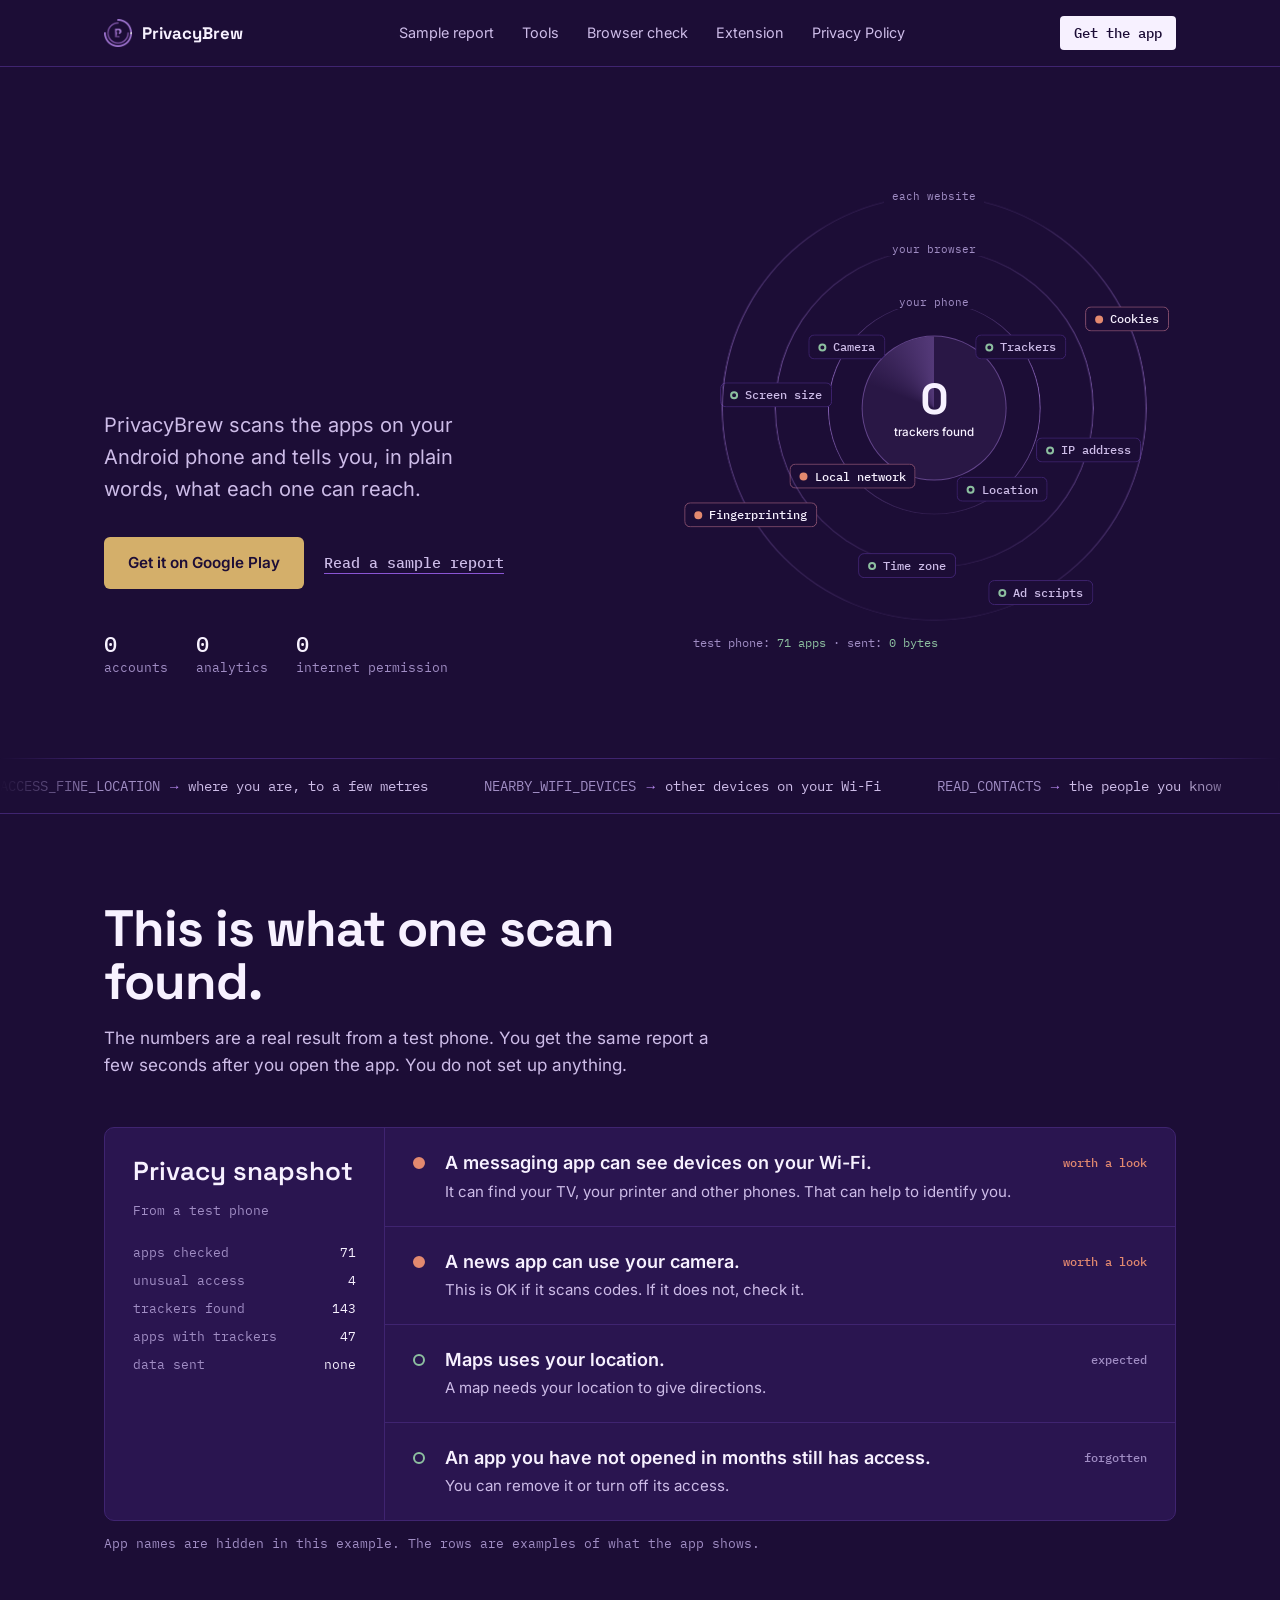
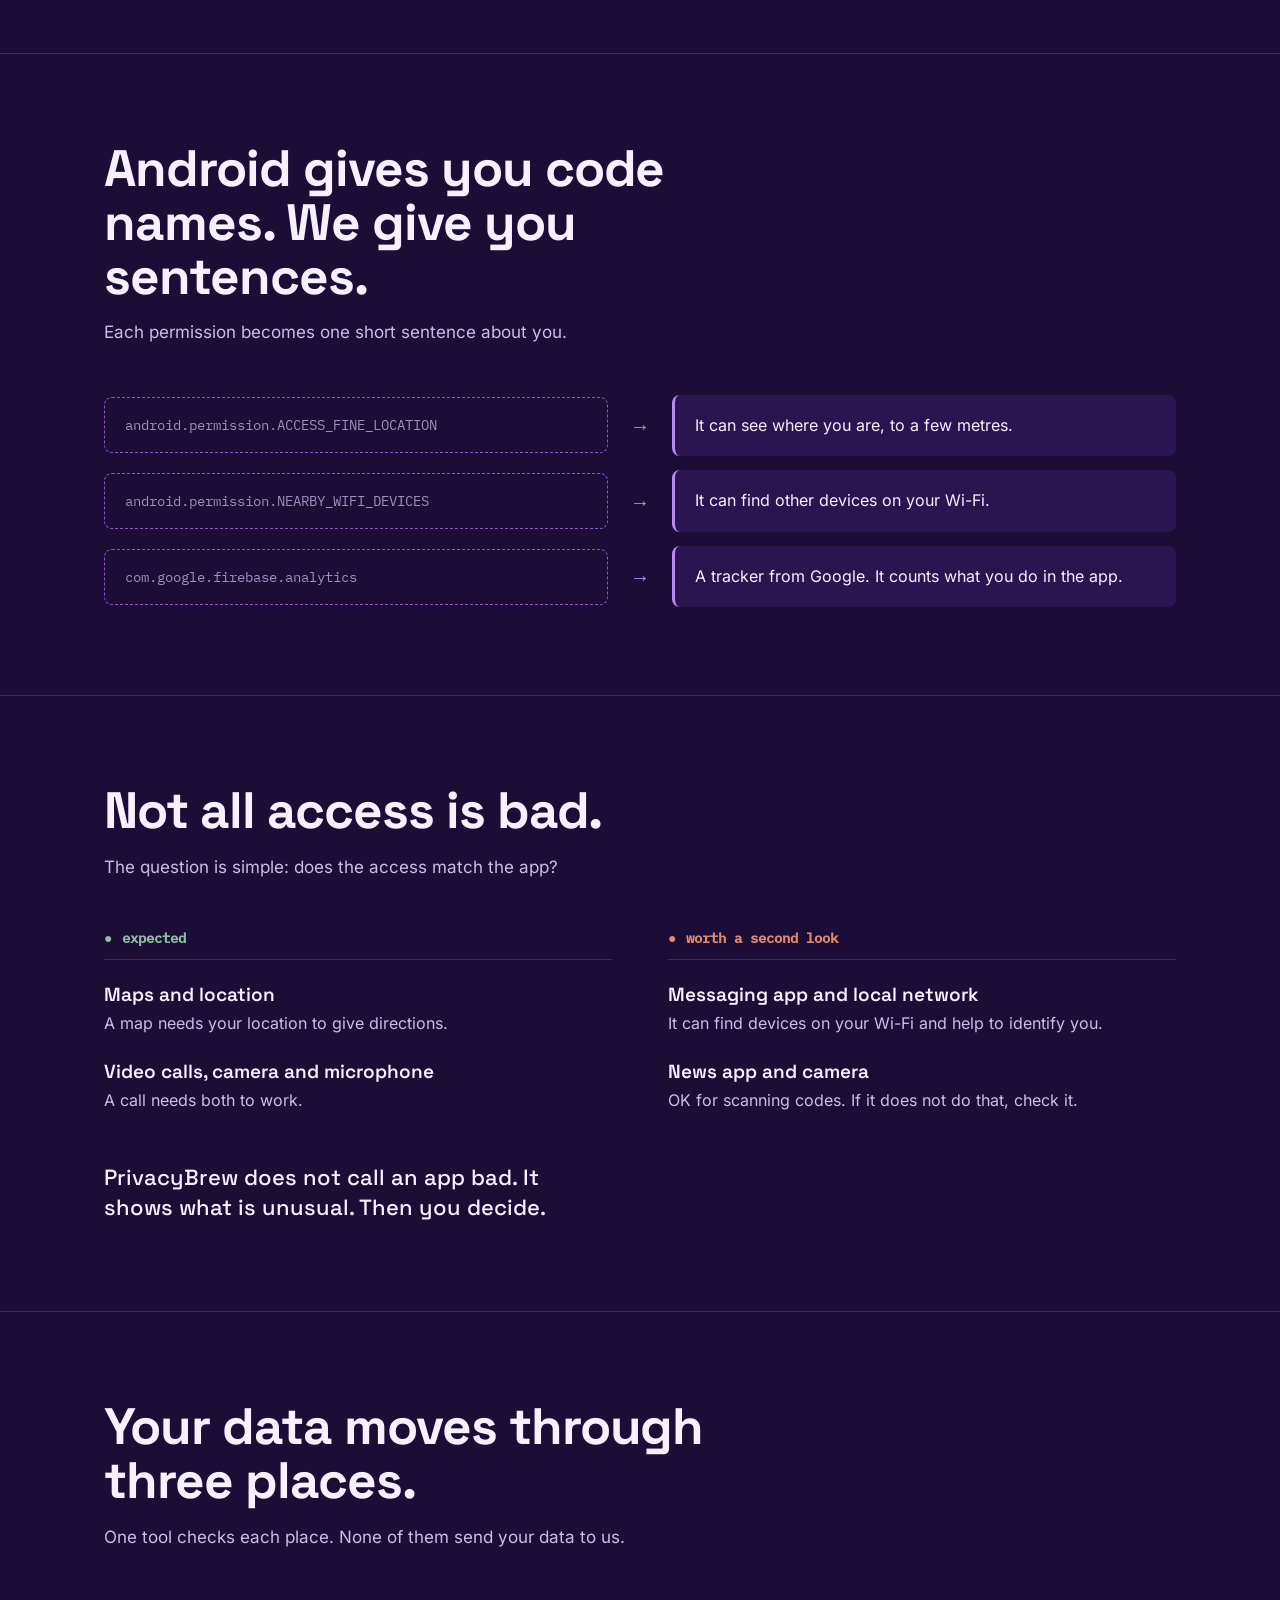
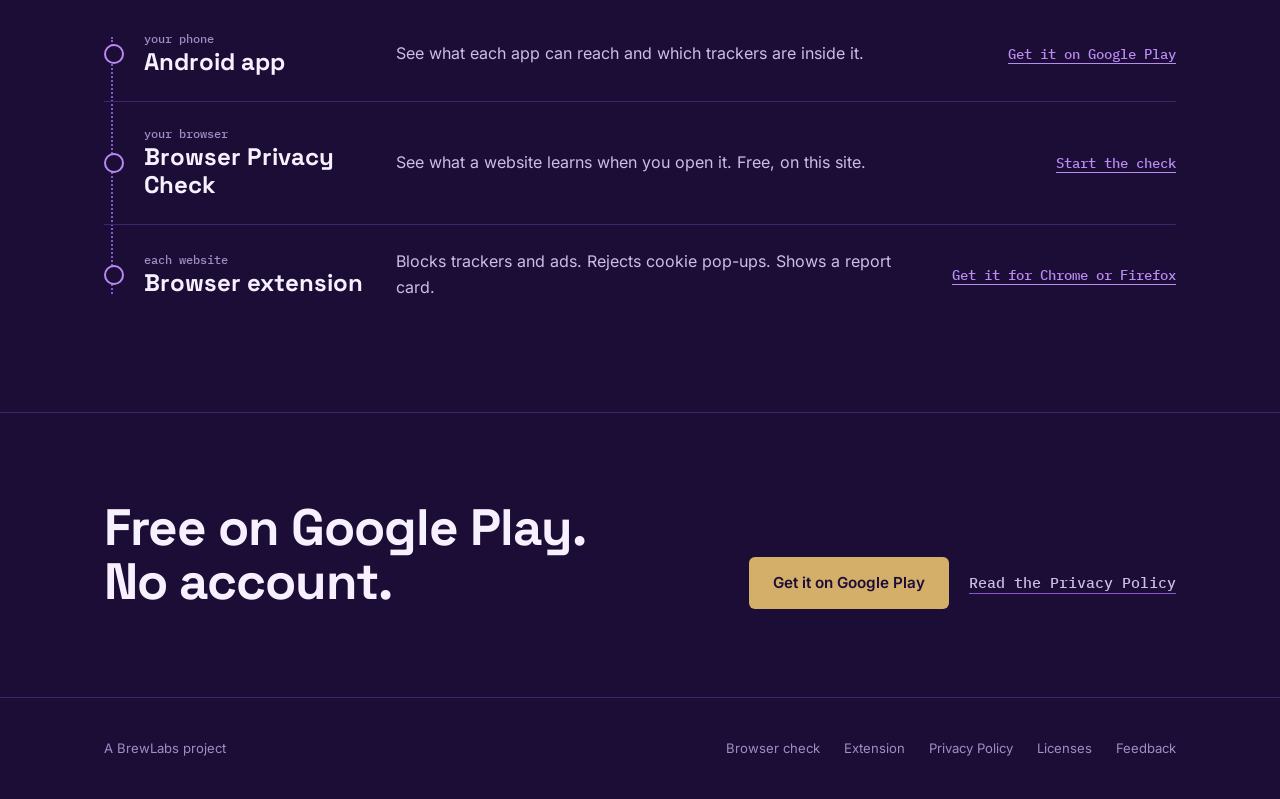
==== commit dbb79e59: "New home hero, Space Grotesk and Inter, option B colours, page states - Home: orbit hero with typed " ====
--- a/index.html
+++ b/index.html
@@ -8,7 +8,7 @@
 <meta name="description" content="PrivacyBrew shows what your Android apps can access, in simple words. All checks stay on your phone. No accounts, no analytics, no ads, no internet permission.">
 <link rel="icon" type="image/png" href="assets/img/favicon-32.png">
 <link rel="apple-touch-icon" href="assets/img/favicon-180.png">
-<link rel="stylesheet" href="assets/css/style.css?v=20261103a">
+<link rel="stylesheet" href="assets/css/style.css?v=20261111a">
 <link rel="canonical" href="https://privacybrew.app/">
 <meta property="og:site_name" content="PrivacyBrew">
 <meta property="og:type" content="website">
@@ -45,7 +45,7 @@
   </nav>
 
   <main>
-  <header class="wrap home-hero">
+  <header class="wrap home-hero hero-orbit">
     <div>
       <h1>See what's brewing in your <span class="home-mark">data</span>.</h1>
       <p class="home-lede">PrivacyBrew scans the apps on your Android phone and tells you, in plain words, what each one can reach.</p>
@@ -60,23 +60,45 @@
       </ul>
     </div>
 
-    <div class="home-scope" role="img" aria-label="Radar animation. It finds Location, Camera, Contacts, Microphone and Local network.">
-      <svg viewBox="0 0 100 100" aria-hidden="true" focusable="false">
-        <circle class="scope-disc" cx="50" cy="50" r="47"/>
-        <g class="scope-rings"><circle cx="50" cy="50" r="15.5"/><circle cx="50" cy="50" r="26"/><circle cx="50" cy="50" r="36.5"/></g>
-        <g class="scope-cross"><line x1="50" y1="3" x2="50" y2="40"/><line x1="50" y1="60" x2="50" y2="97"/><line x1="3" y1="50" x2="40" y2="50"/><line x1="60" y1="50" x2="97" y2="50"/></g>
-        <circle class="scope-rim" cx="50" cy="50" r="46.6"/>
-      </svg>
-      <div class="scope-sweep"></div>
-      <img class="scope-core" src="assets/img/logo-mark.png" alt="">
-      <div class="blip b1"><i></i>Location</div>
-      <div class="blip b2 warn"><i></i>Local network</div>
-      <div class="blip b3"><i></i>Camera</div>
-      <div class="blip b4 left"><i></i>Microphone</div>
-      <div class="blip b5 left"><i></i>Contacts</div>
-      <div class="scope-readout">scan: <span>71 apps</span> · sent: <span>0 bytes</span></div>
+    <div class="orbit-stage" role="img" aria-label="Three rings show where your data goes: your phone, your browser and each website. The centre shows 143 trackers found in 71 apps on a test phone.">
+      <div class="ring r1">
+        <div class="spin">
+          <div class="chip c1"><span><i></i>Location</span></div>
+          <div class="chip c2 warn"><span><i></i>Local network</span></div>
+          <div class="chip c3"><span><i></i>Camera</span></div>
+          <div class="chip c4"><span><i></i>Trackers</span></div>
+        </div>
+      </div>
+      <div class="ring r2">
+        <div class="spin">
+          <div class="chip c5"><span><i></i>IP address</span></div>
+          <div class="chip c6"><span><i></i>Time zone</span></div>
+          <div class="chip c7"><span><i></i>Screen size</span></div>
+        </div>
+      </div>
+      <div class="ring r3">
+        <div class="spin">
+          <div class="chip c8 warn"><span><i></i>Cookies</span></div>
+          <div class="chip c9"><span><i></i>Ad scripts</span></div>
+          <div class="chip c10 warn"><span><i></i>Fingerprinting</span></div>
+        </div>
+      </div>
+      <div class="orbit-core">
+        <div class="core-sweep"></div>
+        <b class="core-count" data-count="143">143</b>
+        <span class="core-label">trackers found</span>
+      </div>
+      <div class="ring-tags" aria-hidden="true"><span class="t1">your phone</span><span class="t2">your browser</span><span class="t3">each website</span></div>
+      <div class="scope-readout">test phone: <span>71 apps</span> · sent: <span>0 bytes</span></div>
     </div>
   </header>
+
+  <section class="home-ticker" aria-label="Examples of code names and what they mean">
+    <div class="ticker-track">
+      <ul><li><code>ACCESS_FINE_LOCATION</code><span aria-hidden="true">→</span>where you are, to a few metres</li><li><code>NEARBY_WIFI_DEVICES</code><span aria-hidden="true">→</span>other devices on your Wi-Fi</li><li><code>READ_CONTACTS</code><span aria-hidden="true">→</span>the people you know</li><li><code>RECORD_AUDIO</code><span aria-hidden="true">→</span>your microphone</li><li><code>CAMERA</code><span aria-hidden="true">→</span>your camera</li><li><code>com.google.firebase.analytics</code><span aria-hidden="true">→</span>counts what you do in the app</li><li><code>QUERY_ALL_PACKAGES</code><span aria-hidden="true">→</span>every app on your phone</li><li><code>BODY_SENSORS</code><span aria-hidden="true">→</span>your heart rate</li></ul>
+      <ul aria-hidden="true"><li><code>ACCESS_FINE_LOCATION</code><span aria-hidden="true">→</span>where you are, to a few metres</li><li><code>NEARBY_WIFI_DEVICES</code><span aria-hidden="true">→</span>other devices on your Wi-Fi</li><li><code>READ_CONTACTS</code><span aria-hidden="true">→</span>the people you know</li><li><code>RECORD_AUDIO</code><span aria-hidden="true">→</span>your microphone</li><li><code>CAMERA</code><span aria-hidden="true">→</span>your camera</li><li><code>com.google.firebase.analytics</code><span aria-hidden="true">→</span>counts what you do in the app</li><li><code>QUERY_ALL_PACKAGES</code><span aria-hidden="true">→</span>every app on your phone</li><li><code>BODY_SENSORS</code><span aria-hidden="true">→</span>your heart rate</li></ul>
+    </div>
+  </section>
 
   <section id="report" class="home-section">
     <div class="wrap">
@@ -178,5 +200,6 @@
   </footer>
 
   <script src="assets/js/main.js?v=20261019a"></script>
+  <script src="assets/js/hero-orbit.js?v=20261110b"></script>
 </body>
 </html>
--- a/assets/css/style.css
+++ b/assets/css/style.css
@@ -1,31 +1,35 @@
 /* PrivacyBrew: shared design system for the marketing site.
-   Brand colours match the Android app's theme. Fonts are self-hosted (SIL OFL 1.1, see
-   assets/fonts/OFL-*.txt), so the site makes no calls to font services. */
-
-@font-face { font-family: "Fraunces"; font-style: normal; font-weight: 500 800; font-display: swap; src: url("../fonts/fraunces.woff2") format("woff2"); }
-@font-face { font-family: "IBM Plex Sans"; font-style: normal; font-weight: 400 600; font-display: swap; src: url("../fonts/plexsans.woff2") format("woff2"); }
+   Royal amethyst palette, same as the Android app (option B, 2026-11-03).
+   Each colour has one job: amethyst = brand (links, icons); antique gold
+   (--cta) = only the one main action; sage (--accent-2) = all clear;
+   coral (--warn) = worth a look. Gold stays flat: no gradients or glow.
+   Fonts are self-hosted (SIL OFL 1.1, see assets/fonts/OFL-*.txt), so the
+   site makes no calls to font services. */
+
+@font-face { font-family: "Space Grotesk"; font-style: normal; font-weight: 300 700; font-display: swap; src: url("../fonts/spacegrotesk.woff2") format("woff2"); }
+@font-face { font-family: "Inter"; font-style: normal; font-weight: 100 900; font-display: swap; src: url("../fonts/inter.woff2") format("woff2"); }
 @font-face { font-family: "IBM Plex Mono"; font-style: normal; font-weight: 400; font-display: swap; src: url("../fonts/plexmono-400.woff2") format("woff2"); }
 @font-face { font-family: "IBM Plex Mono"; font-style: normal; font-weight: 500; font-display: swap; src: url("../fonts/plexmono-500.woff2") format("woff2"); }
 
 :root {
   color-scheme: dark;
-  --bg: #120a1a;
-  --bg-2: #0d0712;
-  --panel: #1f1329;
-  --panel-2: #281a35;
-  --border: #3a2c4a;
-  --accent: #9b6dd1;
-  --accent-dim: #7a52ad;
-  --accent-2: #5fae96;
-  --accent-text: #b48fe0;
-  --warn: #e8a87c;
-  --text: #f0eaf7;
-  --text-dim: #b8a8c9;
-  --text-faint: #9585ad;
-  --cta: #9b6dd1;
-  --cta-hover: #b088dd;
-  --font-display: "Fraunces", Georgia, "Times New Roman", serif;
-  --font-body: "IBM Plex Sans", -apple-system, BlinkMacSystemFont, "Segoe UI", Roboto, sans-serif;
+  --bg: #1c0d36;
+  --bg-2: #160a2c;
+  --panel: #2a1550;
+  --panel-2: #33195f;
+  --border: #3f2470;
+  --accent: #b98af2;
+  --accent-dim: #8a55d4;
+  --accent-2: #8dbfa0;
+  --accent-text: #c9a3f7;
+  --warn: #e3896f;
+  --text: #f7f1ff;
+  --text-dim: #cdbce8;
+  --text-faint: #a08dc4;
+  --cta: #d4af6a;
+  --cta-hover: #e0bf80;
+  --font-display: "Space Grotesk", -apple-system, BlinkMacSystemFont, "Segoe UI", Roboto, sans-serif;
+  --font-body: "Inter", -apple-system, BlinkMacSystemFont, "Segoe UI", Roboto, sans-serif;
   --font-mono: "IBM Plex Mono", ui-monospace, "SF Mono", Menlo, Consolas, monospace;
   --radius-lg: 24px;
   --radius-md: 16px;
@@ -58,33 +62,13 @@
   padding: 0 24px;
 }
 
-.eyebrow {
-  display: inline-flex;
-  align-items: center;
-  gap: 8px;
-  font-size: 0.72rem;
-  font-weight: 700;
-  letter-spacing: 0.08em;
-  text-transform: uppercase;
-  color: var(--accent);
-}
-
-.eyebrow::before {
-  content: "";
-  width: 6px;
-  height: 6px;
-  border-radius: 50%;
-  background: var(--accent);
-}
-
 /* ---------- Nav ---------- */
 
 .nav {
   position: sticky;
   top: 0;
   z-index: 50;
-  background: rgba(18, 10, 26, 0.82);
-  backdrop-filter: blur(12px);
+  background: var(--bg);
   border-bottom: 1px solid var(--border);
 }
 
@@ -165,13 +149,13 @@
   margin: 0 0 22px;
   padding: 8px 14px 8px 8px;
   border-radius: 999px;
-  border: 1px solid rgba(95, 174, 150, 0.45);
-  background: rgba(95, 174, 150, 0.1);
+  border: 1px solid rgba(141, 191, 160, 0.45);
+  background: rgba(141, 191, 160, 0.1);
   color: var(--text);
   font-size: 0.92rem;
   line-height: 1.35;
 }
-.hero-news:hover { text-decoration: none; background: rgba(95, 174, 150, 0.18); }
+.hero-news:hover { text-decoration: none; background: rgba(141, 191, 160, 0.18); }
 .hero-news-tag {
   flex: 0 0 auto;
   font-size: 0.72rem;
@@ -181,7 +165,7 @@
   padding: 4px 9px;
   border-radius: 999px;
   background: var(--accent-2);
-  color: #10231d;
+  color: #13291d;
 }
 .hero-news-arrow { color: var(--accent-2); font-weight: 700; }
 
@@ -197,8 +181,7 @@
   bottom: 18px;
   transform: translateX(-50%) translateY(12px);
   z-index: 60;
-  background: rgba(31, 19, 41, 0.92);
-  backdrop-filter: blur(10px);
+  background: var(--panel);
   border: 1px solid var(--border);
   border-radius: 999px;
   padding: 6px;
@@ -223,7 +206,7 @@
 }
 .section-tracker a:hover { color: var(--text-dim); text-decoration: none; }
 .section-tracker a.active {
-  color: #24170b;
+  color: #1c0d36;
   background: var(--accent);
 }
 
@@ -235,17 +218,6 @@
   overflow: hidden;
 }
 
-.hero::before {
-  content: "";
-  position: absolute;
-  top: -220px;
-  left: 50%;
-  width: 900px;
-  height: 700px;
-  transform: translateX(-50%);
-  background: radial-gradient(circle, rgba(155, 109, 209, 0.16), transparent 65%);
-  pointer-events: none;
-}
 
 .hero-grid {
   position: relative;
@@ -314,7 +286,6 @@
 }
 
 .hero-trust span { display: flex; align-items: center; gap: 8px; }
-.hero-trust svg { width: 15px; height: 15px; stroke: var(--accent-2); flex-shrink: 0; }
 
 /* Phone showcase */
 
@@ -410,7 +381,7 @@
   display: flex;
   align-items: center;
   justify-content: center;
-  background: rgba(155, 109, 209, 0.14);
+  background: rgba(185, 138, 242, 0.14);
   flex-shrink: 0;
 }
 .why-fact-icon svg { width: 20px; height: 20px; stroke: var(--accent); }
@@ -441,12 +412,9 @@
   margin-bottom: 16px;
 }
 
-.compare-col-label svg { width: 16px; height: 16px; }
 
 .compare-col-label.expected { color: var(--accent-2); }
-.compare-col-label.expected svg { stroke: var(--accent-2); }
 .compare-col-label.flag { color: var(--accent); }
-.compare-col-label.flag svg { stroke: var(--accent); }
 
 .compare-card {
   background: var(--panel);
@@ -457,7 +425,7 @@
   border-left: 3px solid var(--accent-2);
 }
 
-.compare-card.flag { border-left-color: var(--accent); }
+.compare-card.flag { border-left-color: var(--warn); }
 
 .compare-card .pair {
   font-weight: 700;
@@ -484,71 +452,6 @@
 
 .why-bridge a { color: var(--accent); font-weight: 700; }
 
-/* ---------- Bento feature grid ---------- */
-
-.bento {
-  display: grid;
-  grid-template-columns: repeat(6, 1fr);
-  gap: 20px;
-}
-
-.card {
-  background: var(--panel);
-  border: 1px solid var(--border);
-  border-radius: var(--radius-lg);
-  padding: 32px;
-  position: relative;
-  overflow: hidden;
-}
-
-.card-icon {
-  width: 42px;
-  height: 42px;
-  border-radius: 12px;
-  display: flex;
-  align-items: center;
-  justify-content: center;
-  background: rgba(155, 109, 209, 0.14);
-  flex-shrink: 0;
-}
-.card-icon svg { width: 20px; height: 20px; stroke: var(--accent); }
-
-.card-header {
-  display: flex;
-  align-items: center;
-  gap: 14px;
-  margin-bottom: 20px;
-}
-
-.card h3 {
-  font-size: 1.15rem;
-  margin: 0;
-  letter-spacing: -0.01em;
-}
-
-.card p {
-  color: var(--text-dim);
-  font-size: 0.94rem;
-  line-height: 1.6;
-  margin: 0;
-}
-
-.card.span-4 { grid-column: span 4; }
-.card.span-3 { grid-column: span 3; }
-.card.span-2 { grid-column: span 2; }
-
-.card.trust {
-  background: transparent;
-  border: 1px dashed var(--border);
-}
-
-/* Full-width card that links to another page (Browser Privacy Check). */
-.card.card-wide { grid-column: 1 / -1; }
-.card-link { display: block; color: inherit; transition: border-color 0.2s ease, background 0.2s ease; }
-.card-link:hover { text-decoration: none; border-color: rgba(95, 174, 150, 0.6); background: rgba(95, 174, 150, 0.06); }
-.card-link .card-icon { background: rgba(95, 174, 150, 0.14); }
-.card-link .card-icon svg { stroke: var(--accent-2); }
-.card-cta { display: inline-block; margin-top: 14px; font-weight: 700; color: var(--accent-2); }
 
 /* ---------- Tools (suite) ---------- */
 .tools-grid { display: grid; grid-template-columns: repeat(3, 1fr); gap: 20px; }
@@ -579,8 +482,8 @@
   padding: 4px 10px;
   border-radius: 999px;
 }
-.tool-status.live { color: var(--accent-2); background: rgba(95, 174, 150, 0.12); border: 1px solid rgba(95, 174, 150, 0.4); }
-.tool-status.soon { color: #e8a87c; background: rgba(232, 168, 124, 0.12); border: 1px solid rgba(232, 168, 124, 0.4); }
+.tool-status.live { color: var(--accent-2); background: rgba(141, 191, 160, 0.12); border: 1px solid rgba(141, 191, 160, 0.4); }
+.tool-status.soon { color: #e3896f; background: rgba(227, 137, 111, 0.12); border: 1px solid rgba(227, 137, 111, 0.4); }
 
 /* ---------- Extension page ---------- */
 .ext-hero h1 { font-size: clamp(2rem, 4.2vw, 3.1rem); }
@@ -767,7 +670,7 @@
   border: 1px dashed var(--border);
   border-radius: var(--radius-md);
   padding: 26px;
-  background: rgba(155, 109, 209, 0.03);
+  background: rgba(185, 138, 242, 0.03);
 }
 
 .roadmap-tag {
@@ -836,7 +739,7 @@
   color: var(--text-faint);
 }
 
-.footer-links { display: flex; gap: 24px; }
+.footer-links { display: flex; flex-wrap: wrap; gap: 10px 24px; }
 .footer-links a { color: var(--text-faint); }
 .footer-links a:hover { color: var(--text-dim); }
 
@@ -984,8 +887,8 @@
   background: var(--panel-2);
 }
 .check-chip strong { font-weight: 700; }
-.check-chip-good { color: var(--accent-2); border-color: rgba(95, 174, 150, 0.45); background: rgba(95, 174, 150, 0.12); }
-.check-chip-risk { color: #e8a87c; border-color: rgba(232, 168, 124, 0.45); background: rgba(232, 168, 124, 0.12); }
+.check-chip-good { color: var(--accent-2); border-color: rgba(141, 191, 160, 0.45); background: rgba(141, 191, 160, 0.12); }
+.check-chip-risk { color: #e3896f; border-color: rgba(227, 137, 111, 0.45); background: rgba(227, 137, 111, 0.12); }
 
 .check-rows {
   display: grid;
@@ -1012,7 +915,7 @@
 .check-meter { margin: -6px 0 18px; }
 .check-meter-bar { height: 8px; border-radius: 999px; background: var(--panel-2); border: 1px solid var(--border); overflow: hidden; }
 .check-meter-fill { height: 100%; border-radius: 999px; background: var(--text-faint); }
-.check-meter-risk { background: #e8a87c; }
+.check-meter-risk { background: #e3896f; }
 .check-meter-good { background: var(--accent-2); }
 .check-meter-label { color: var(--text-faint); font-size: 0.88rem; margin-top: 6px; }
 
@@ -1066,9 +969,9 @@
 .check-note { color: var(--text-faint) !important; font-size: 0.88rem !important; }
 .check-sowhat strong, .check-todo strong { color: var(--text); }
 .check-callout {
-  background: rgba(232, 168, 124, 0.12);
-  border: 1px solid rgba(232, 168, 124, 0.5);
-  border-left: 4px solid #e8a87c;
+  background: rgba(227, 137, 111, 0.12);
+  border: 1px solid rgba(227, 137, 111, 0.5);
+  border-left: 4px solid #e3896f;
   border-radius: var(--radius-md);
   padding: 14px 18px;
   margin: 0 0 16px;
@@ -1076,9 +979,9 @@
   font-size: 0.98rem;
   line-height: 1.6;
 }
-.check-callout strong { color: #e8a87c; }
+.check-callout strong { color: #e3896f; }
 .check-warn {
-  border-left: 3px solid #e8a87c;
+  border-left: 3px solid #e3896f;
   padding-left: 12px;
 }
 .check-run { margin-top: 14px; background: transparent; font: inherit; font-weight: 700; cursor: pointer; }
@@ -1148,7 +1051,7 @@
     left: 0;
     right: 0;
     padding: 8px 16px 16px;
-    background: #170e20;
+    background: #1f0f3d;
     z-index: 70;
     border-bottom: 1px solid var(--border);
     box-shadow: 0 16px 32px rgba(0, 0, 0, 0.4);
@@ -1200,7 +1103,6 @@
   .hero-visual { order: -1; margin-bottom: 24px; }
   .phone { width: 220px; }
   .phone-back { display: none; }
-  .bento { grid-template-columns: repeat(2, 1fr); }
   .card.span-4, .card.span-3, .card.span-2 { grid-column: span 2; }
   .shot-gallery-item { flex-basis: 260px; }
   .steps { grid-template-columns: 1fr; gap: 40px; }
@@ -1220,7 +1122,6 @@
      privacy snapshot" feature card. */
   .hero-visual { display: none; }
   section { padding: 64px 0; }
-  .bento { grid-template-columns: 1fr; }
   .card.span-4, .card.span-3, .card.span-2 { grid-column: span 1; }
   .footer-inner { flex-direction: column; align-items: flex-start; }
 
@@ -1255,6 +1156,12 @@
 .feedback-shared dt { color: var(--text-faint); }
 .feedback-shared dd { margin: 0; color: var(--text); overflow-wrap: anywhere; }
 @media (max-width: 640px) { .feedback-frame { height: 500px; } }
+.feedback-frame.waiting { height: 0; visibility: hidden; margin: 0; }
+.feedback-status { margin-top: 24px; padding: 20px; border: 1px dashed var(--border); border-radius: var(--radius-md); color: var(--text-dim); }
+.feedback-status p { margin: 0; }
+.feedback-status p + p { margin-top: 10px; }
+.feedback-status .btn { margin: 0 6px; padding: 6px 14px; font: 600 0.9rem var(--font-body); background: transparent; color: var(--text); border: 1px solid var(--accent-dim); border-radius: var(--radius-sm); cursor: pointer; }
+.feedback-status .btn:hover { border-color: var(--accent); }
 
 .ext-gallery { display: grid; grid-template-columns: repeat(3, 1fr); gap: 24px; margin: 0 0 40px; }
 .ext-gallery figure { margin: 0; text-align: center; }
@@ -1277,31 +1184,16 @@
    .js-dg on <html>, .in when a diagram first scrolls into view, .live
    while it is on screen (looping animations pause when it is not). */
 
-body::before,
-body::after {
-  content: "";
-  position: fixed;
-  z-index: -1;
-  width: 70vmax;
-  height: 70vmax;
-  border-radius: 50%;
-  pointer-events: none;
-  display: none;
-}
-body::before { top: -32vmax; left: -26vmax; background: radial-gradient(closest-side, rgba(155, 109, 209, 0.14), transparent); }
-body::after { bottom: -36vmax; right: -30vmax; background: radial-gradient(closest-side, rgba(95, 174, 150, 0.09), transparent); animation-delay: -18s; }
-@keyframes pb-drift { to { transform: translate(7vmax, 5vmax) scale(1.12); } }
 
 .tool-card,
 .check-card,
 .shot-gallery-item,
-.card:not(.trust),
 .glass {
   background: var(--panel);
-  border-color: rgba(155, 109, 209, 0.24);
+  border-color: rgba(185, 138, 242, 0.24);
   box-shadow: inset 0 1px 0 rgba(255, 255, 255, 0.05), 0 18px 40px -28px rgba(0, 0, 0, 0.8);
 }
-.glass { border: 1px solid rgba(155, 109, 209, 0.24); border-radius: var(--radius-lg); }
+.glass { border: 1px solid rgba(185, 138, 242, 0.24); border-radius: var(--radius-lg); }
 
 /* Reading progress, added to the sticky nav by main.js. */
 .nav-progress { position: absolute; left: 0; right: 0; bottom: -1px; height: 2px; pointer-events: none; }
@@ -1314,8 +1206,8 @@
 }
 
 /* Staggered rise for grids of reveal cards. */
-.tools-grid .reveal:nth-child(2), .steps .reveal:nth-child(2), .bento .reveal:nth-child(2) { transition-delay: 0.08s; }
-.tools-grid .reveal:nth-child(3), .steps .reveal:nth-child(3), .bento .reveal:nth-child(3) { transition-delay: 0.16s; }
+.tools-grid .reveal:nth-child(2), .steps .reveal:nth-child(2) { transition-delay: 0.08s; }
+.tools-grid .reveal:nth-child(3), .steps .reveal:nth-child(3) { transition-delay: 0.16s; }
 
 /* Shared focus ring for new controls. */
 .seg button:focus-visible,
@@ -1329,7 +1221,7 @@
   padding: 4px;
   border-radius: 999px;
   border: 1px solid var(--border);
-  background: rgba(13, 7, 18, 0.6);
+  background: rgba(22, 10, 44, 0.6);
 }
 .seg button {
   min-height: 40px;
@@ -1345,7 +1237,7 @@
   transition: background 0.25s ease, color 0.25s ease;
 }
 .seg button:hover { color: var(--text); }
-.seg button[aria-pressed="true"] { background: var(--accent); color: #1a0f24; }
+.seg button[aria-pressed="true"] { background: var(--accent); color: #1c0d36; }
 
 /* ---------- Inline SVG diagrams ---------- */
 .dg-defs { position: absolute; width: 0; height: 0; overflow: hidden; }
@@ -1475,8 +1367,8 @@
   gap: 10px;
   padding: 12px 10px;
   border-radius: 999px;
-  border: 1px solid rgba(155, 109, 209, 0.3);
-  background: rgba(31, 19, 41, 0.7);
+  border: 1px solid rgba(185, 138, 242, 0.3);
+  background: rgba(42, 21, 80, 0.7);
   color: var(--text);
   font-weight: 600;
   font-size: 0.92rem;
@@ -1489,7 +1381,7 @@
   left: 100%;
   width: 20px;
   height: 2px;
-  background: repeating-linear-gradient(90deg, rgba(95, 174, 150, 0.7) 0 4px, transparent 4px 8px);
+  background: repeating-linear-gradient(90deg, rgba(141, 191, 160, 0.7) 0 4px, transparent 4px 8px);
   overflow: visible;
 }
 .tf-link i {
@@ -1500,7 +1392,7 @@
   height: 8px;
   border-radius: 50%;
   background: var(--accent-2);
-  box-shadow: 0 0 10px rgba(95, 174, 150, 0.8);
+  box-shadow: 0 0 10px rgba(141, 191, 160, 0.8);
   animation: tf-move 2.2s ease-in-out infinite;
 }
 .tf-node:nth-child(2) .tf-link i { animation-delay: 1.1s; }
@@ -1514,8 +1406,8 @@
 #tools:has(.t-check:is(:hover, :focus-visible)) .tf-check,
 #tools:has(.t-ext:is(:hover, :focus-visible)) .tf-ext {
   border-color: var(--accent-2);
-  background: rgba(95, 174, 150, 0.14);
-  box-shadow: 0 0 24px -8px rgba(95, 174, 150, 0.7);
+  background: rgba(141, 191, 160, 0.14);
+  box-shadow: 0 0 24px -8px rgba(141, 191, 160, 0.7);
 }
 @media (max-width: 920px) {
   .tools-flow { gap: 14px; }
@@ -1548,7 +1440,7 @@
   min-height: 92px;
   padding: 14px 18px;
   border-radius: var(--radius-md);
-  background: rgba(13, 7, 18, 0.55);
+  background: rgba(22, 10, 44, 0.55);
   border: 1px solid var(--border);
 }
 .dg-detail h3 { margin: 0 0 6px; font-size: 1rem; color: var(--accent-2); }
@@ -1577,13 +1469,12 @@
 
 @media print {
   .js-dg .dg .part, .js-dg .dg.in .part { opacity: 1; animation: none; }
-  .nav-progress, body::before, body::after { display: none; }
+  .nav-progress { display: none; }
 }
 
 /* ---------- Reduced motion: no loops, no drift, no rise ---------- */
 @media (prefers-reduced-motion: reduce) {
   html { scroll-behavior: auto; }
-  body::before, body::after { animation: none; }
   .reveal { opacity: 1; transform: none; transition: none; }
   .js-dg .dg .part, .js-dg .dg.in .part { opacity: 1; animation: none; }
   .dg .flow, .dg .seq, .dg .glow { animation: none; }
@@ -1601,7 +1492,7 @@
 .home-sub { color: var(--text-dim); max-width: 56ch; margin: 0; }
 
 .home-hero { display: grid; grid-template-columns: 1.05fr 0.95fr; gap: 56px; align-items: center; padding-top: 72px; padding-bottom: 80px; }
-.home-hero h1 { font: 800 clamp(44px, 6.4vw, 84px)/1 var(--font-display); letter-spacing: -0.02em; margin: 0 0 24px; }
+.home-hero h1 { font: 700 clamp(44px, 6.4vw, 84px)/1 var(--font-display); letter-spacing: -0.02em; margin: 0 0 24px; }
 .home-mark { position: relative; display: inline-block; }
 .home-mark::after { content: ""; position: absolute; left: 0; right: 0; bottom: 0.06em; height: 0.09em; background: var(--cta); transform-origin: left; animation: home-draw 2.4s ease-out 0.3s both; }
 @keyframes home-draw { from { transform: scaleX(0); } to { transform: scaleX(1); } }
@@ -1712,3 +1603,132 @@
 @media (prefers-reduced-motion: reduce) {
   .scope-sweep, .blip i, .home-mark::after { animation: none; }
 }
+
+/* ---------- Orbit hero (mock-up 2026-11-10) ----------
+   Three rings = the three places your data goes (phone, browser, website).
+   Rings turn slowly at different speeds; labels stay upright. Flat colours,
+   no glow, no pill shapes. Everything stops for reduced motion. */
+
+.nav-links a { position: relative; }
+.nav-links a::after { content: ""; position: absolute; left: 0; right: 0; bottom: -4px; height: 1px; background: var(--accent); transform: scaleX(0); transform-origin: left; transition: transform 0.3s ease; }
+.nav-links a:hover::after { transform: scaleX(1); }
+
+.hero-orbit > div:first-child { animation: orb-up 1s cubic-bezier(0.22, 1, 0.36, 1) both; }
+@keyframes orb-up { from { opacity: 0; transform: translateY(32px); } }
+
+.orbit-stage { position: relative; container-type: inline-size; width: 100%; max-width: 560px; aspect-ratio: 1; justify-self: center; animation: orb-grow 1.2s cubic-bezier(0.22, 1, 0.36, 1) 0.2s both; }
+@keyframes orb-grow { from { opacity: 0; scale: 0.88; } }
+
+.ring { position: absolute; z-index: 1; left: 50%; top: 50%; width: var(--d); aspect-ratio: 1; translate: -50% -50%; border-radius: 50%; }
+.r1 { --d: 44cqw; --t: 80s; --dir: reverse; --undir: normal; }
+.r2 { --d: 66cqw; --t: 110s; --dir: normal; --undir: reverse; }
+.r3 { --d: 88cqw; --t: 140s; --dir: reverse; --undir: normal; }
+.spin { position: absolute; inset: 0; border-radius: 50%; animation: orb-turn var(--t) linear infinite var(--dir); }
+/* Thin ring that fades out at the top and bottom, so it reads as motion. */
+.spin::before { content: ""; position: absolute; inset: 0; border-radius: 50%; padding: 1px; background: linear-gradient(180deg, color-mix(in srgb, var(--accent) 12%, transparent), color-mix(in srgb, var(--accent) 70%, transparent) 45%, color-mix(in srgb, var(--accent) 12%, transparent)); -webkit-mask: linear-gradient(#000 0 0) content-box, linear-gradient(#000 0 0); -webkit-mask-composite: xor; mask: linear-gradient(#000 0 0) content-box exclude, linear-gradient(#000 0 0); }
+@keyframes orb-turn { to { rotate: 360deg; } }
+
+/* Ring names sit above the moving chips, at the top of each ring. */
+.ring-tags { position: absolute; inset: 0; z-index: 3; pointer-events: none; }
+.ring-tags span { position: absolute; left: 50%; translate: -50% -50%; padding: 0 8px; background: var(--bg); font: 400 11px var(--font-mono); color: var(--text-faint); white-space: nowrap; }
+.ring-tags .t1 { top: calc(50% - 22cqw); } .ring-tags .t2 { top: calc(50% - 33cqw); } .ring-tags .t3 { top: calc(50% - 44cqw); }
+
+.chip { position: absolute; left: 50%; top: 50%; width: 0; height: 0; z-index: 2; transform: rotate(var(--a)) translateX(calc(var(--d) / 2)) rotate(calc(-1 * var(--a))); }
+.chip span { position: absolute; translate: -50% -50%; display: flex; align-items: center; gap: 7px; padding: 4px 9px; border: 1px solid var(--border); border-radius: 6px; background: var(--bg); font: 500 12px var(--font-mono); color: var(--text-dim); white-space: nowrap; animation: orb-turn var(--t) linear infinite var(--undir), orb-in 0.7s cubic-bezier(0.22, 1, 0.36, 1) var(--in) both; }
+.chip i { width: 8px; height: 8px; border-radius: 50%; border: 2px solid var(--accent-2); flex: none; }
+.chip.warn span { border-color: color-mix(in srgb, var(--warn) 45%, var(--border)); color: var(--text); }
+.chip.warn i { border-color: var(--warn); background: var(--warn); }
+@keyframes orb-in { from { opacity: 0; scale: 0.5; } }
+
+.c1 { --a: 50deg; --in: 0.6s; } .c2 { --a: 140deg; --in: 0.75s; } .c3 { --a: 215deg; --in: 0.9s; } .c4 { --a: 325deg; --in: 1.05s; }
+.c5 { --a: 15deg; --in: 1.2s; } .c6 { --a: 100deg; --in: 1.35s; } .c7 { --a: 185deg; --in: 1.5s; }
+.c8 { --a: 335deg; --in: 1.65s; } .c9 { --a: 60deg; --in: 1.8s; } .c10 { --a: 150deg; --in: 1.95s; }
+
+.orbit-core { position: absolute; z-index: 0; left: 50%; top: 50%; width: 30cqw; aspect-ratio: 1; translate: -50% -50%; border-radius: 50%; border: 1px solid color-mix(in srgb, var(--accent) 40%, transparent); background: color-mix(in srgb, var(--accent) 8%, var(--bg)); display: flex; flex-direction: column; align-items: center; justify-content: center; text-align: center; overflow: hidden; }
+.core-sweep { position: absolute; inset: 0; border-radius: 50%; background: conic-gradient(from 0deg, transparent 0deg, transparent 290deg, color-mix(in srgb, var(--accent) 30%, transparent) 360deg); animation: orb-turn 6s linear infinite; }
+.core-count { position: relative; font: 700 clamp(30px, 9cqw, 54px)/1 var(--font-display); color: var(--text); font-variant-numeric: tabular-nums; }
+.core-label { position: relative; margin-top: 4px; font: 500 clamp(11px, 2.4cqw, 14px) var(--font-body); color: var(--text); }
+.orbit-stage .scope-readout { bottom: 0; }
+
+/* Code names to sentences, moving slowly under the hero. */
+.home-ticker { border-top: 1px solid var(--border); padding: 18px 0; overflow: hidden; -webkit-mask-image: linear-gradient(90deg, transparent, #000 8%, #000 92%, transparent); mask-image: linear-gradient(90deg, transparent, #000 8%, #000 92%, transparent); animation: orb-up 1s cubic-bezier(0.22, 1, 0.36, 1) 0.6s both; }
+.ticker-track { display: flex; width: max-content; animation: orb-tick 70s linear infinite; }
+.home-ticker:hover .ticker-track { animation-play-state: paused; }
+.ticker-track ul { display: flex; gap: 56px; padding: 0 56px 0 0; margin: 0; list-style: none; }
+.ticker-track li { white-space: nowrap; font: 400 14px var(--font-mono); color: var(--text-dim); }
+.ticker-track code { font: inherit; color: var(--text-faint); }
+.ticker-track li span { color: var(--accent); margin: 0 10px; }
+@keyframes orb-tick { to { translate: -50% 0; } }
+
+@media (max-width: 860px) {
+  .orbit-stage { max-width: 420px; order: -1; }
+  .ticker-track li { font-size: 13px; }
+}
+@media (max-width: 480px) {
+  .r1 { --d: 48cqw; } .r2 { --d: 66cqw; } .r3 { --d: 84cqw; }
+  .orbit-core { width: 27cqw; }
+  .chip span { font-size: 10px; padding: 3px 6px; gap: 5px; }
+  .chip i { width: 7px; height: 7px; }
+  .ring-tags span { font-size: 10px; }
+  .ring-tags .t1 { top: calc(50% - 24cqw); } .ring-tags .t2 { top: calc(50% - 33cqw); } .ring-tags .t3 { top: calc(50% - 42cqw); }
+}
+@media (prefers-reduced-motion: reduce) {
+  .hero-orbit > div:first-child, .orbit-stage, .spin, .chip span, .core-sweep, .home-ticker, .ticker-track { animation: none; }
+  .home-ticker { overflow-x: auto; }
+}
+
+/* Headline typing effect. JS adds .typing; every letter keeps its space from
+   the start, so nothing moves. Screen readers get the full text (.sr-only). */
+.typing .tw { opacity: 0; }
+.typing .tw.on { opacity: 1; }
+.tw { position: relative; }
+.tw.cur::after { content: ""; position: absolute; left: 100%; top: 0.12em; bottom: 0.05em; width: 0.07em; margin-left: 0.04em; background: var(--accent); animation: tw-blink 0.9s steps(1) infinite; }
+@keyframes tw-blink { 50% { opacity: 0; } }
+.typing .home-mark::after, .typed-wait .home-mark::after { animation: none; transform: scaleX(0); }
+
+/* ---------- Plain rows in place of icon cards and three-up blocks (2026-11-10) ---------- */
+
+/* Extension: small dots in place of line icons. */
+.hero-trust span::before, .compare-col-label::before { content: ""; width: 8px; height: 8px; border-radius: 50%; flex: none; border: 2px solid var(--accent-2); }
+.compare-col-label.flag::before { border-color: var(--warn); background: var(--warn); }
+.compare-col-label.flag { color: var(--warn); }
+
+/* Extension: feature list, one row each. */
+.ext-list { margin: 48px 0 0; border-top: 1px solid var(--border); }
+.ext-list > div { display: grid; grid-template-columns: minmax(200px, 320px) 1fr; gap: 24px; padding: 22px 0; border-bottom: 1px solid var(--border); }
+.ext-list dt { font: 600 20px/1.3 var(--font-display); }
+.ext-list dd { margin: 0; color: var(--text-dim); }
+
+/* Extension: How it works steps stacked as rows, not three columns. */
+.steps { grid-template-columns: 1fr; gap: 0; margin-top: 40px; border-bottom: 1px solid var(--border); }
+.step { display: grid; grid-template-columns: 160px 1fr; column-gap: 24px; padding: 22px 0; }
+.step-header { display: contents; }
+.step .num { grid-row: span 2; font: 500 13px var(--font-mono); padding-top: 4px; }
+.step h3, .step p { grid-column: 2; }
+.step p { margin-top: 6px; }
+.step::after { height: 1px; opacity: 1; background: var(--border); }
+.step.is-active::after { height: 2px; background: var(--accent-2); }
+
+/* Home: the three tools as a vertical path with one row each. */
+.home-path { grid-template-columns: 1fr; gap: 0; }
+.home-path::before { left: 7px; right: auto; top: 30px; bottom: 30px; border-top: 0; border-left: 2px dotted var(--accent-dim); }
+.home-path .stop { display: grid; grid-template-columns: 220px 1fr auto; column-gap: 32px; align-items: center; padding: 24px 0 24px 40px; border-bottom: 1px solid var(--border); }
+.home-path .stop:last-child { border-bottom: 0; }
+.home-path .stop::before { top: 50%; translate: 0 -50%; }
+.home-path small { grid-column: 1; grid-row: 1; align-self: end; }
+.home-path h3 { grid-column: 1; grid-row: 2; margin: 2px 0 0; align-self: start; }
+.home-path p { grid-column: 2; grid-row: 1 / span 2; margin: 0; }
+.home-path a { grid-column: 3; grid-row: 1 / span 2; white-space: nowrap; }
+
+@media (max-width: 860px) {
+  .ext-list > div { grid-template-columns: 1fr; gap: 6px; }
+  .step { grid-template-columns: 1fr; }
+  .step .num { grid-row: auto; }
+  .step h3, .step p { grid-column: 1; }
+  .home-path .stop { grid-template-columns: 1fr; padding: 20px 0 20px 36px; }
+  .home-path small, .home-path h3, .home-path p, .home-path a { grid-column: 1; grid-row: auto; }
+  .home-path p { margin: 6px 0 10px; }
+}
+.legal .notfound-links { list-style: none; padding: 0; margin: 20px 0 28px; border-top: 1px solid var(--border); }
+.legal .notfound-links li { padding: 14px 0; border-bottom: 1px solid var(--border); color: var(--text-dim); }
+.notfound-links a { font-weight: 600; }
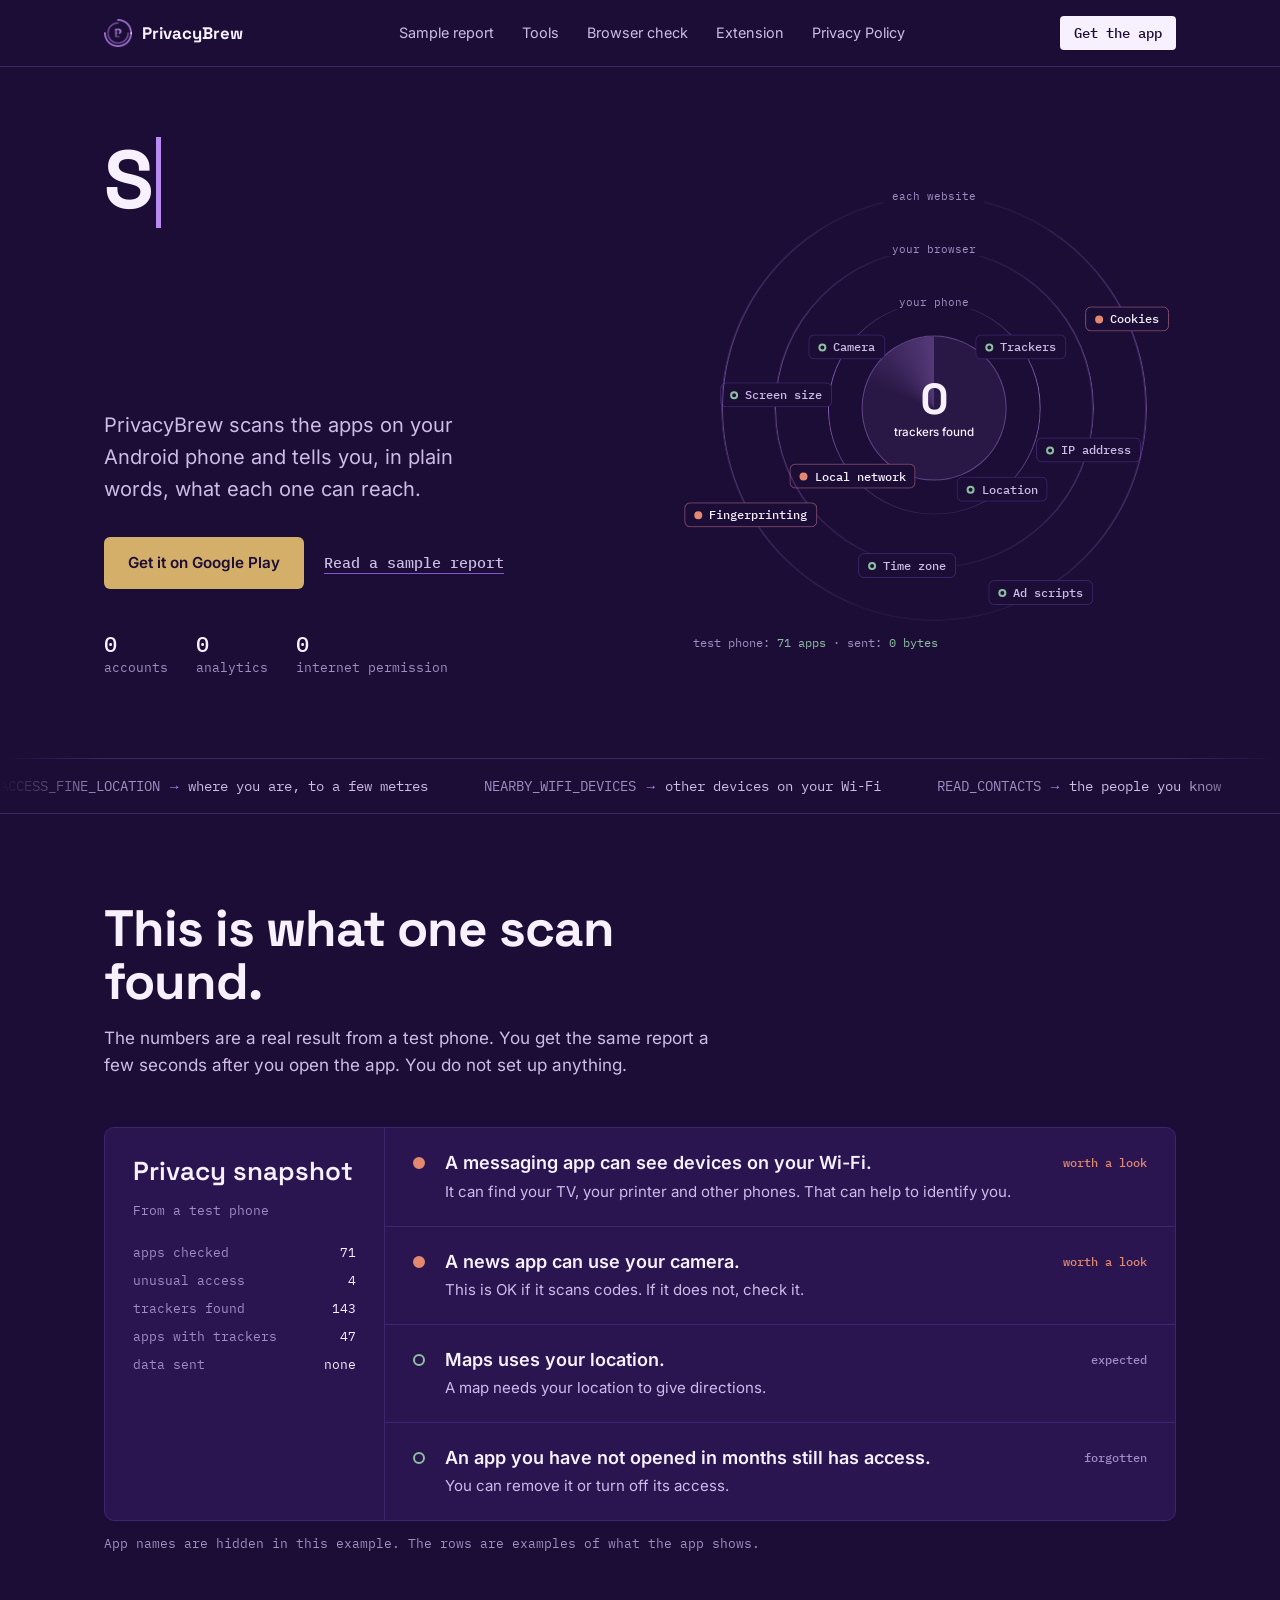
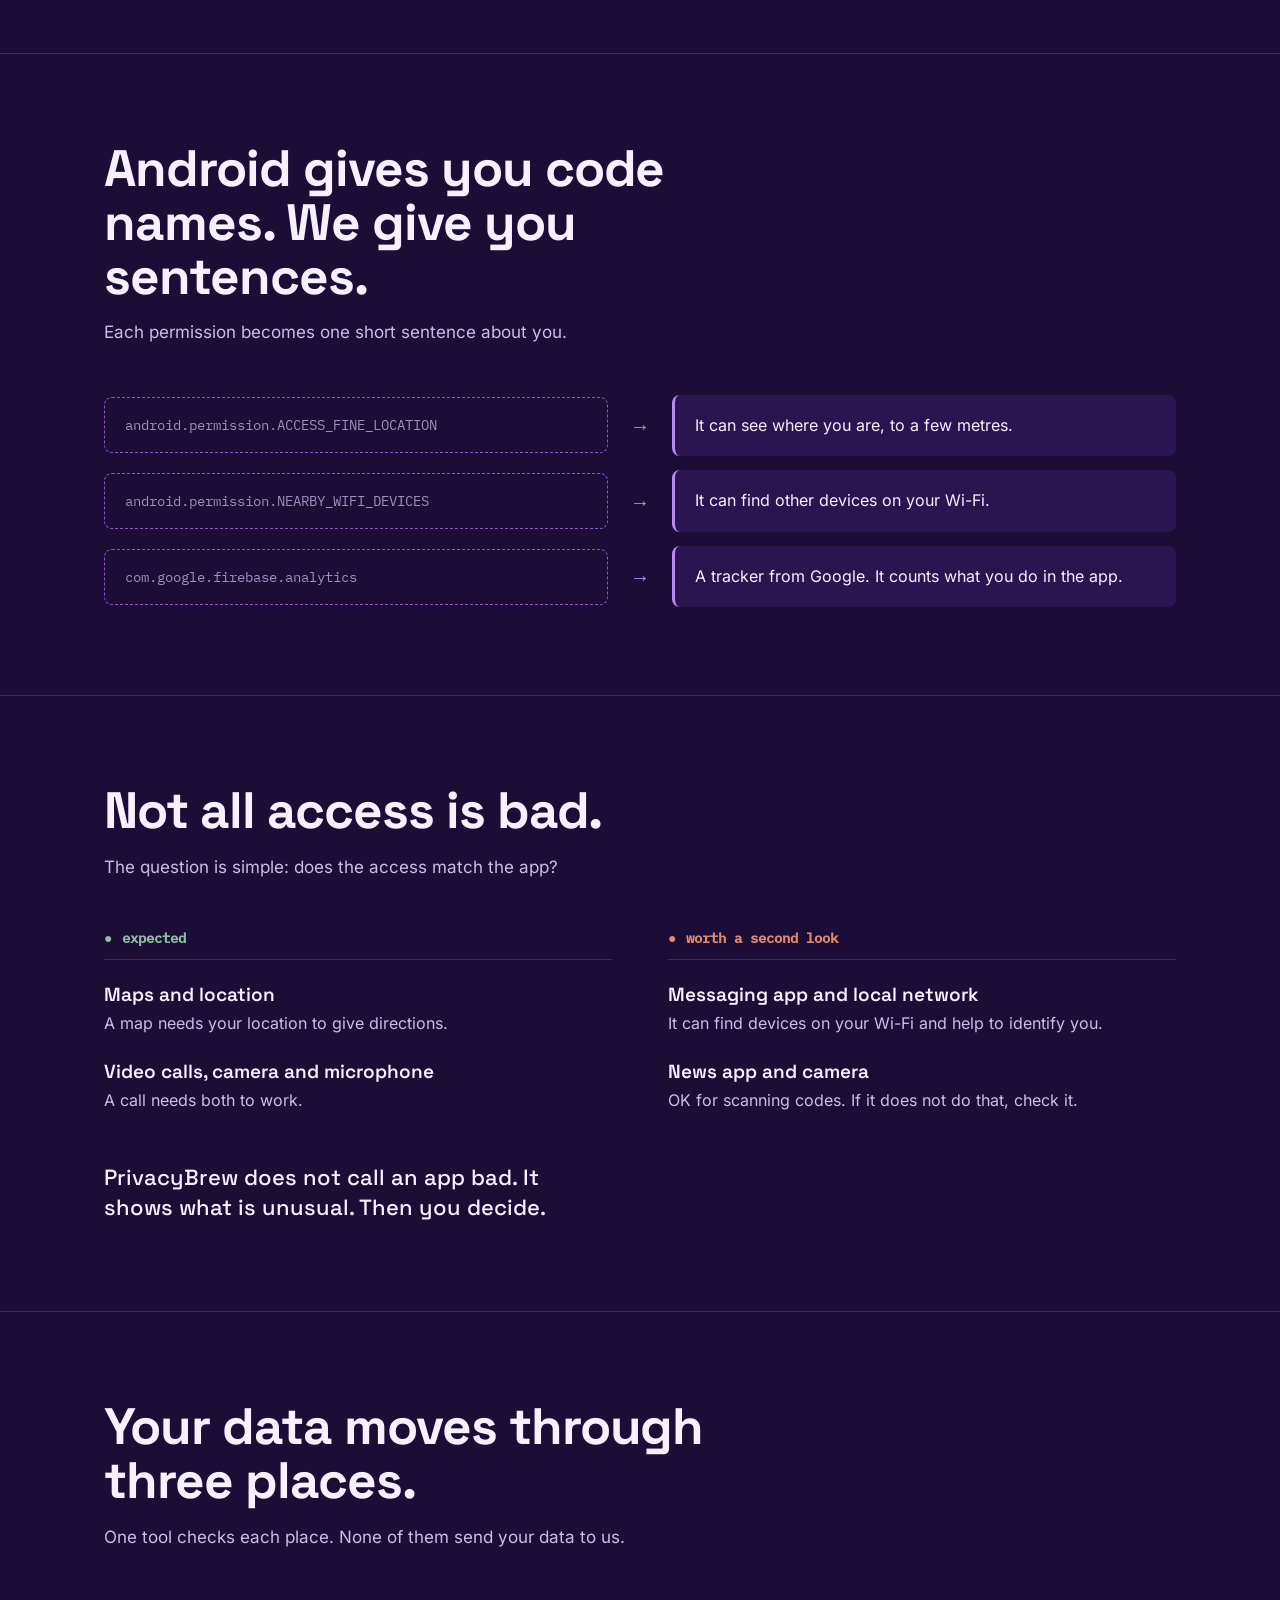
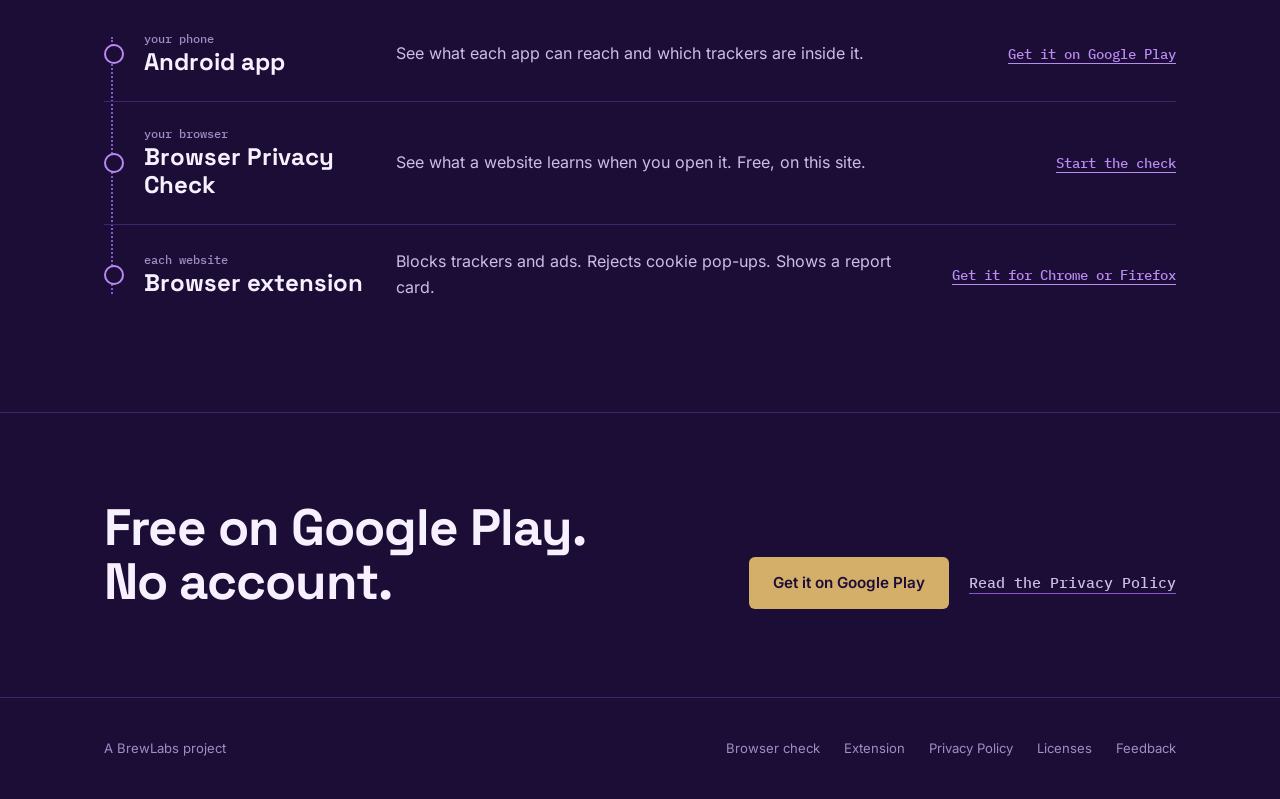
==== commit 2be4c981: "Hero counter: never show a negative number The first animation frame time can be earlier than the st" ====
--- a/index.html
+++ b/index.html
@@ -200,6 +200,6 @@
   </footer>
 
   <script src="assets/js/main.js?v=20261019a"></script>
-  <script src="assets/js/hero-orbit.js?v=20261110b"></script>
+  <script src="assets/js/hero-orbit.js?v=20261111b"></script>
 </body>
 </html>
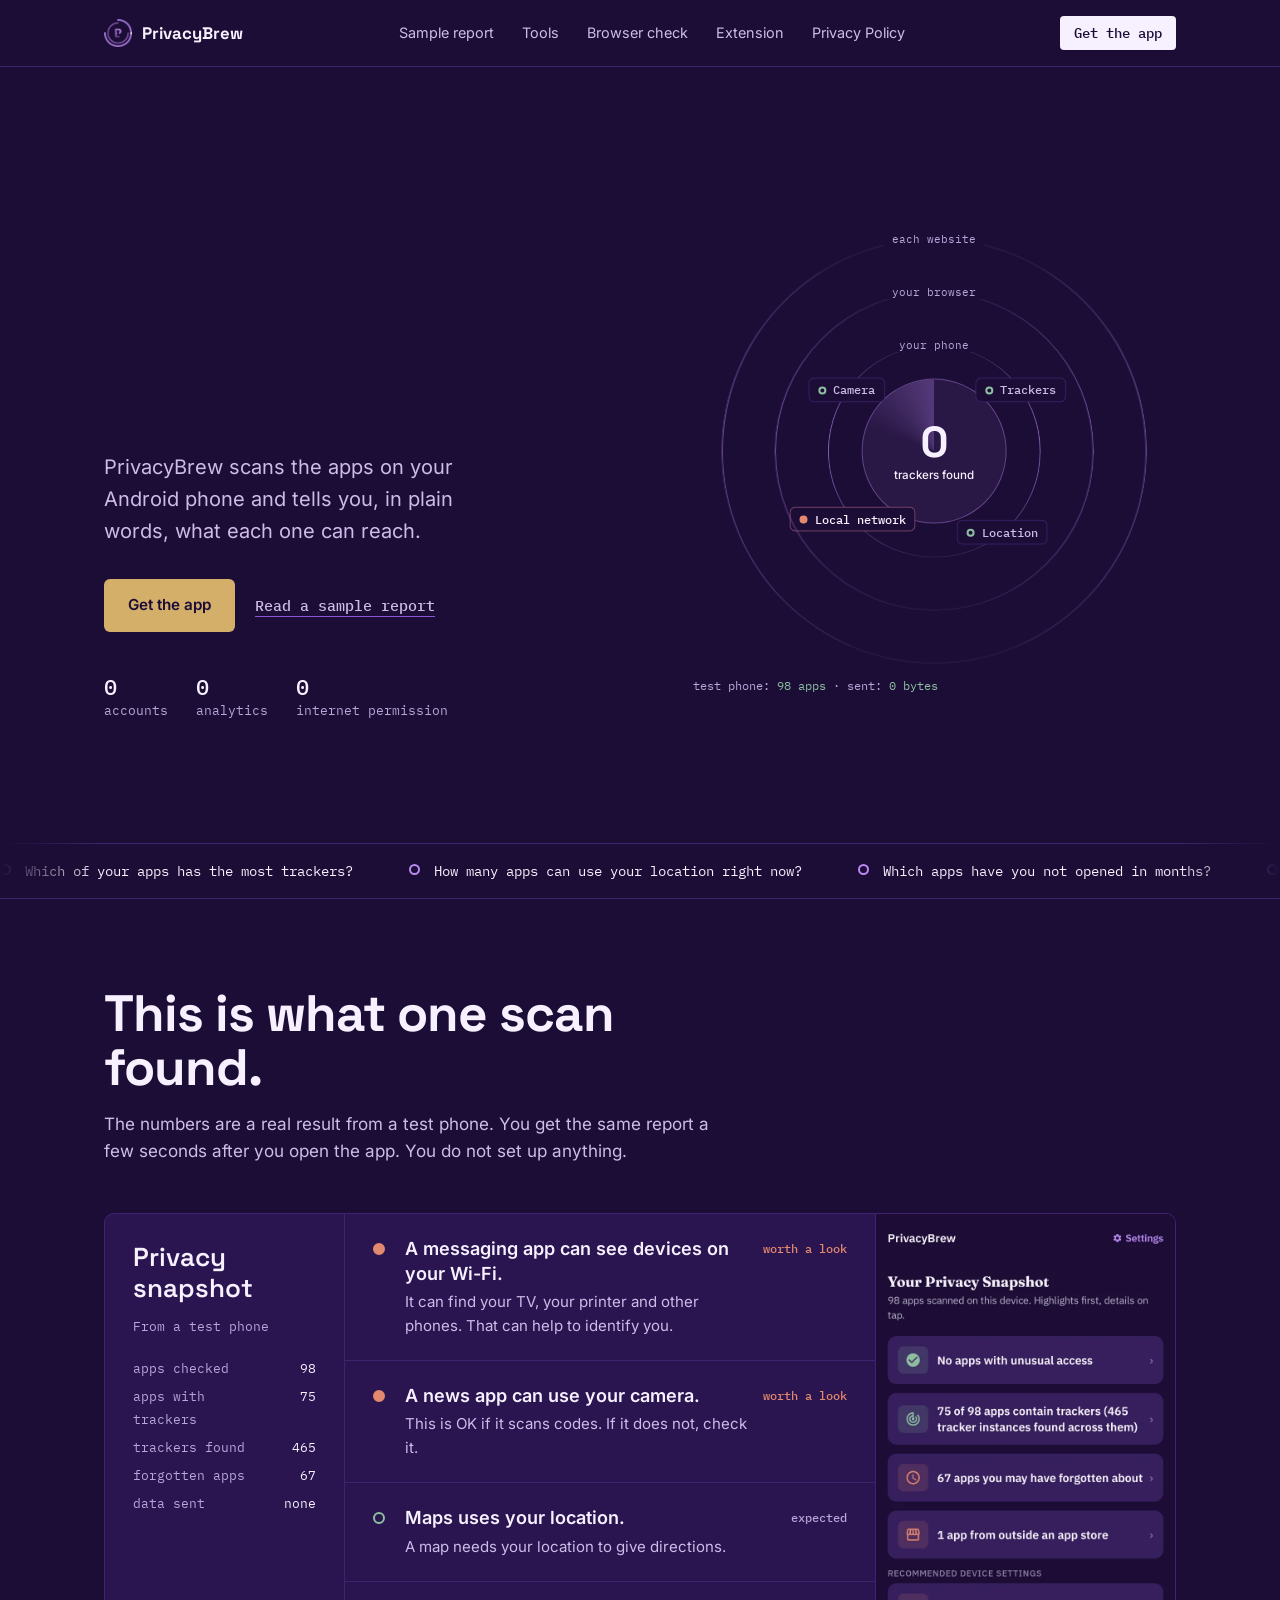
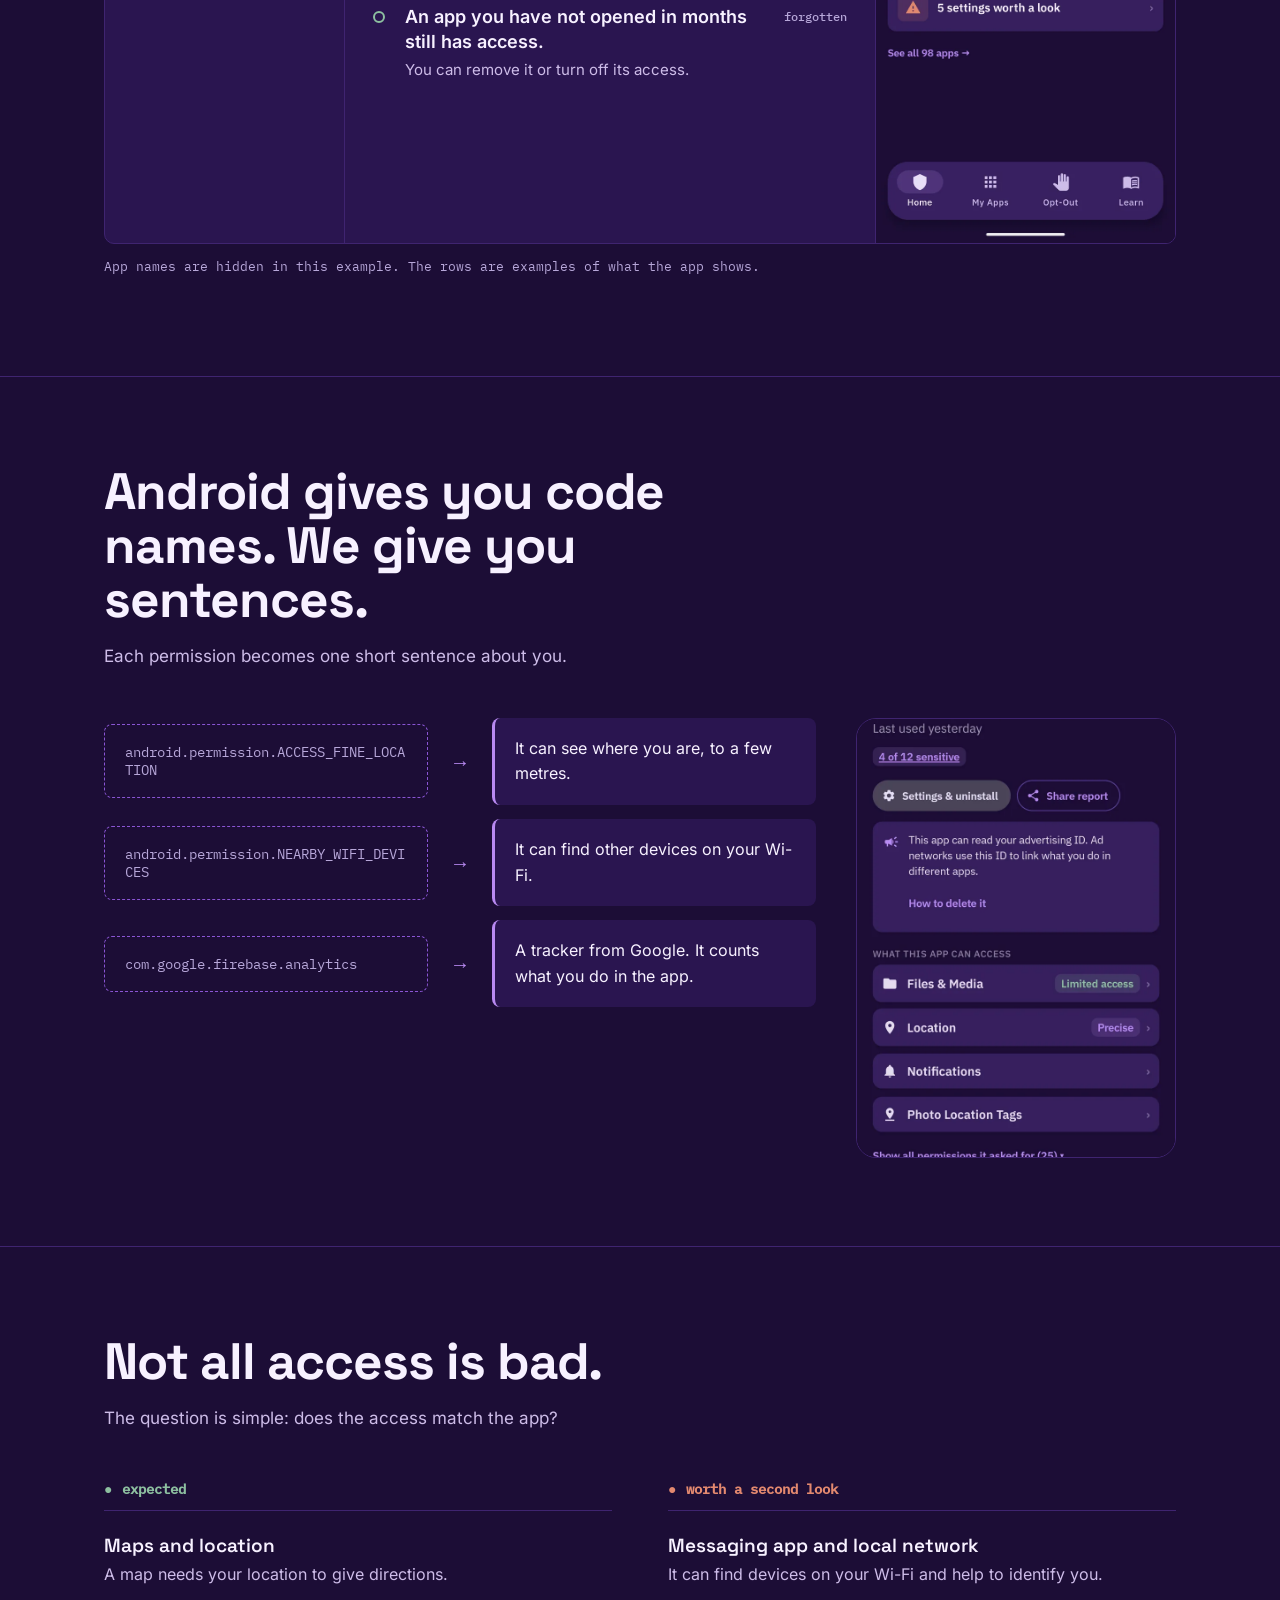
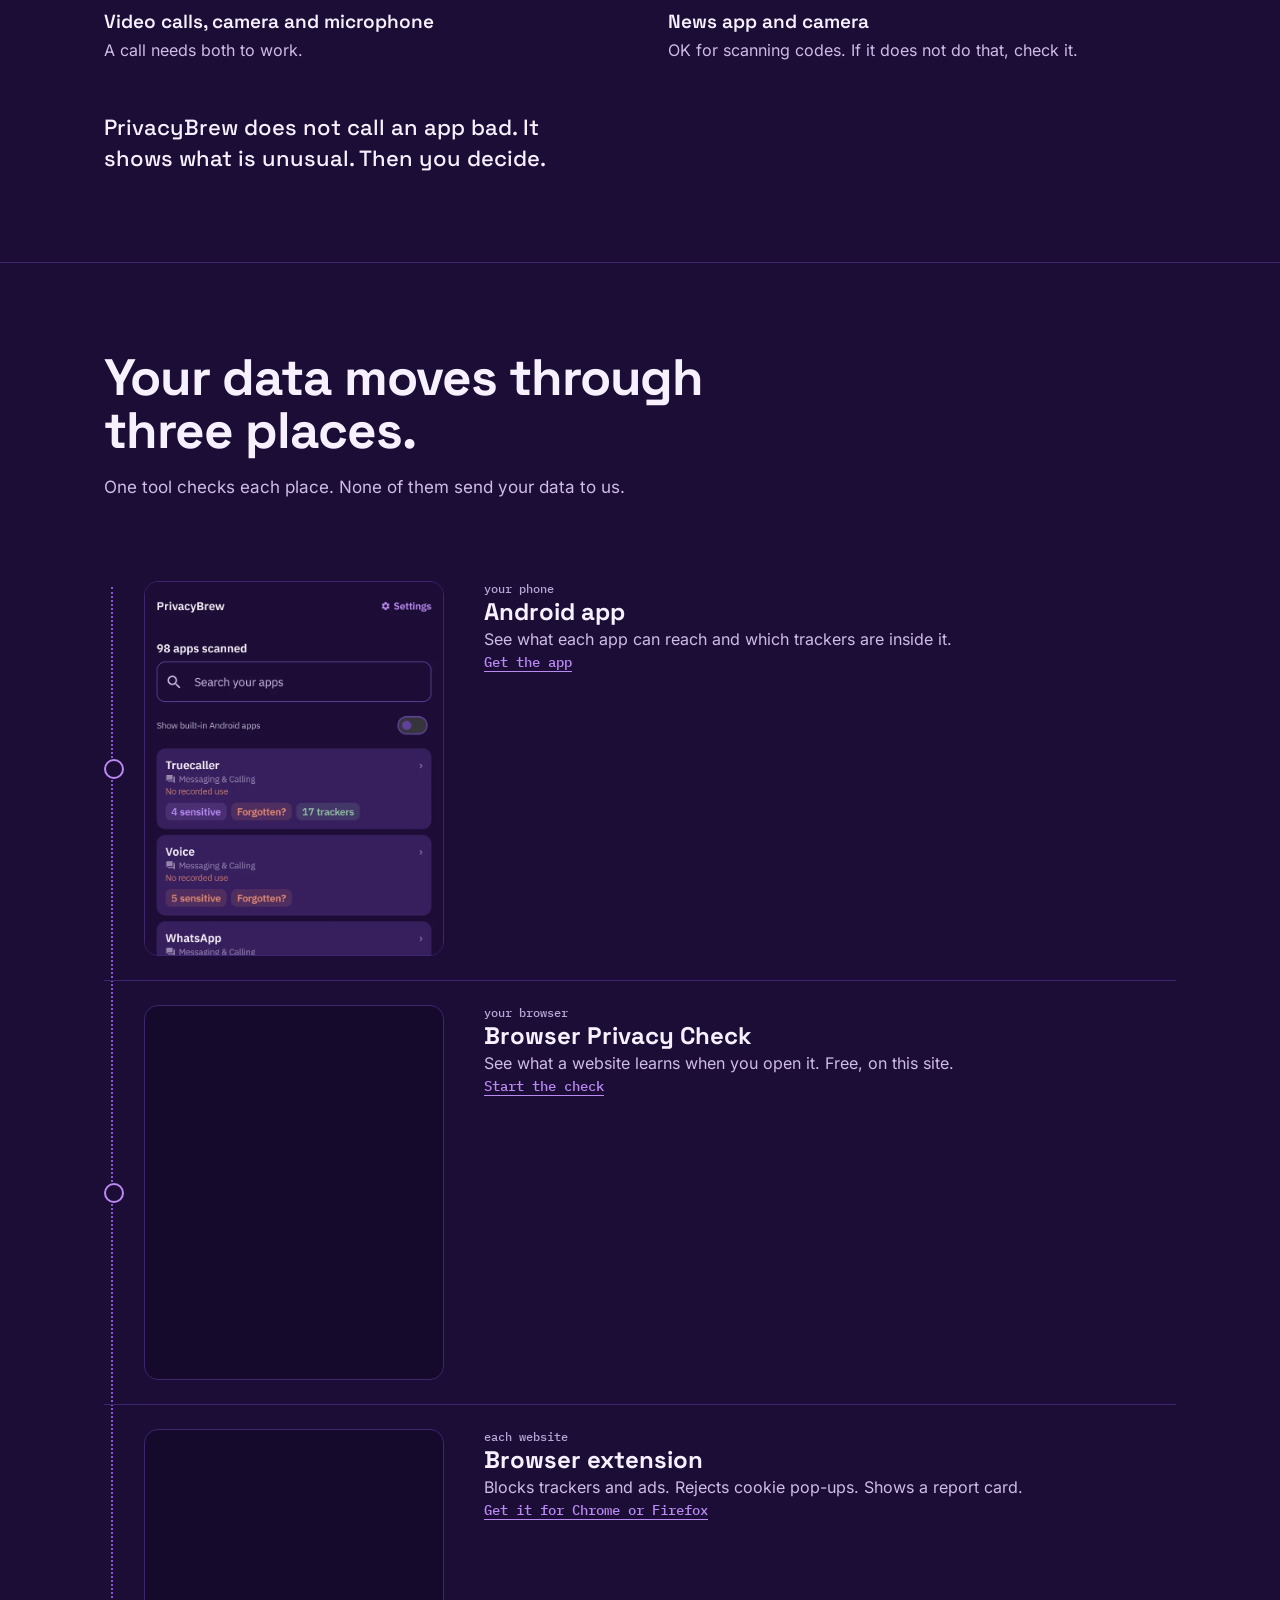
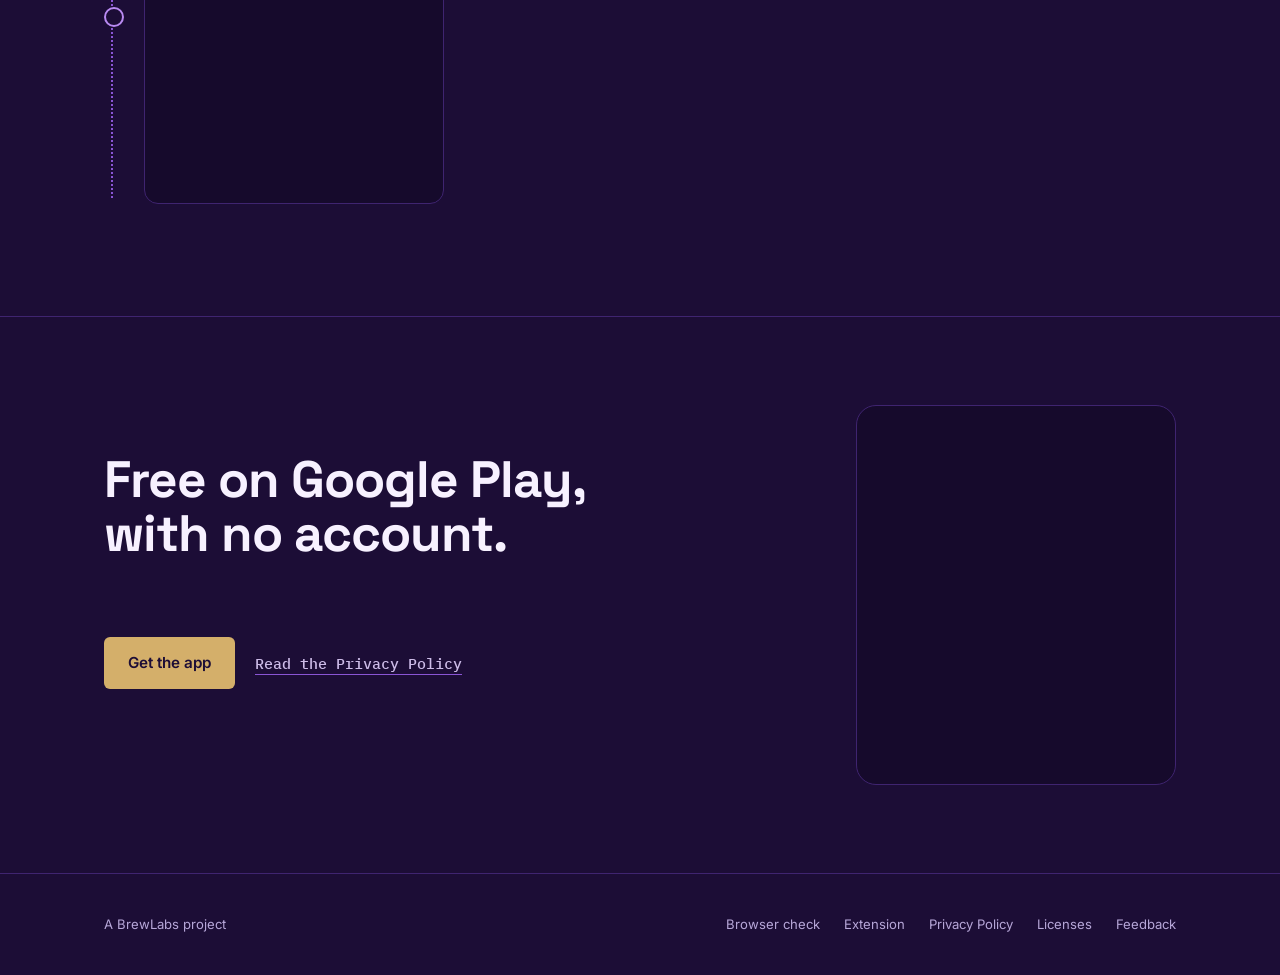
==== commit 6d7bc9bb: "Show the real app on the home page; phone layout; question ticker - Home: the app's own screens in f" ====
--- a/index.html
+++ b/index.html
@@ -8,7 +8,7 @@
 <meta name="description" content="PrivacyBrew shows what your Android apps can access, in simple words. All checks stay on your phone. No accounts, no analytics, no ads, no internet permission.">
 <link rel="icon" type="image/png" href="assets/img/favicon-32.png">
 <link rel="apple-touch-icon" href="assets/img/favicon-180.png">
-<link rel="stylesheet" href="assets/css/style.css?v=20261111a">
+<link rel="stylesheet" href="assets/css/style.css?v=20261114p">
 <link rel="canonical" href="https://privacybrew.app/">
 <meta property="og:site_name" content="PrivacyBrew">
 <meta property="og:type" content="website">
@@ -50,7 +50,7 @@
       <h1>See what's brewing in your <span class="home-mark">data</span>.</h1>
       <p class="home-lede">PrivacyBrew scans the apps on your Android phone and tells you, in plain words, what each one can reach.</p>
       <div class="home-ctas">
-        <a class="btn btn-primary" href="https://play.google.com/store/apps/details?id=com.brewlabs.privacybrew" target="_blank" rel="noopener">Get it on Google Play</a>
+        <a class="btn btn-primary" href="https://play.google.com/store/apps/details?id=com.brewlabs.privacybrew" target="_blank" rel="noopener">Get the app</a>
         <a class="home-textlink" href="#report">Read a sample report</a>
       </div>
       <ul class="home-facts">
@@ -60,7 +60,7 @@
       </ul>
     </div>
 
-    <div class="orbit-stage" role="img" aria-label="Three rings show where your data goes: your phone, your browser and each website. The centre shows 143 trackers found in 71 apps on a test phone.">
+    <div class="orbit-stage" role="img" aria-label="Three rings show where your data goes: your phone, your browser and each website. The centre shows 465 trackers found in 98 apps on a test phone.">
       <div class="ring r1">
         <div class="spin">
           <div class="chip c1"><span><i></i>Location</span></div>
@@ -85,18 +85,18 @@
       </div>
       <div class="orbit-core">
         <div class="core-sweep"></div>
-        <b class="core-count" data-count="143">143</b>
+        <b class="core-count" data-count="465">465</b>
         <span class="core-label">trackers found</span>
       </div>
       <div class="ring-tags" aria-hidden="true"><span class="t1">your phone</span><span class="t2">your browser</span><span class="t3">each website</span></div>
-      <div class="scope-readout">test phone: <span>71 apps</span> · sent: <span>0 bytes</span></div>
+      <div class="scope-readout">test phone: <span>98 apps</span> · sent: <span>0 bytes</span></div>
     </div>
   </header>
 
-  <section class="home-ticker" aria-label="Examples of code names and what they mean">
+  <section class="home-ticker" aria-label="Questions PrivacyBrew answers about your phone">
     <div class="ticker-track">
-      <ul><li><code>ACCESS_FINE_LOCATION</code><span aria-hidden="true">→</span>where you are, to a few metres</li><li><code>NEARBY_WIFI_DEVICES</code><span aria-hidden="true">→</span>other devices on your Wi-Fi</li><li><code>READ_CONTACTS</code><span aria-hidden="true">→</span>the people you know</li><li><code>RECORD_AUDIO</code><span aria-hidden="true">→</span>your microphone</li><li><code>CAMERA</code><span aria-hidden="true">→</span>your camera</li><li><code>com.google.firebase.analytics</code><span aria-hidden="true">→</span>counts what you do in the app</li><li><code>QUERY_ALL_PACKAGES</code><span aria-hidden="true">→</span>every app on your phone</li><li><code>BODY_SENSORS</code><span aria-hidden="true">→</span>your heart rate</li></ul>
-      <ul aria-hidden="true"><li><code>ACCESS_FINE_LOCATION</code><span aria-hidden="true">→</span>where you are, to a few metres</li><li><code>NEARBY_WIFI_DEVICES</code><span aria-hidden="true">→</span>other devices on your Wi-Fi</li><li><code>READ_CONTACTS</code><span aria-hidden="true">→</span>the people you know</li><li><code>RECORD_AUDIO</code><span aria-hidden="true">→</span>your microphone</li><li><code>CAMERA</code><span aria-hidden="true">→</span>your camera</li><li><code>com.google.firebase.analytics</code><span aria-hidden="true">→</span>counts what you do in the app</li><li><code>QUERY_ALL_PACKAGES</code><span aria-hidden="true">→</span>every app on your phone</li><li><code>BODY_SENSORS</code><span aria-hidden="true">→</span>your heart rate</li></ul>
+      <ul><li>Which of your apps has the most trackers?</li><li>How many apps can use your location right now?</li><li>Which apps have you not opened in months?</li><li>Can a person next to you read your lock screen messages?</li><li>Which apps can read your advertising ID?</li><li>How many apps did not come from an app store?</li><li>What does a website learn when you only open it?</li><li>Did an app get new permissions since last month?</li></ul>
+      <ul aria-hidden="true"><li>Which of your apps has the most trackers?</li><li>How many apps can use your location right now?</li><li>Which apps have you not opened in months?</li><li>Can a person next to you read your lock screen messages?</li><li>Which apps can read your advertising ID?</li><li>How many apps did not come from an app store?</li><li>What does a website learn when you only open it?</li><li>Did an app get new permissions since last month?</li></ul>
     </div>
   </section>
 
@@ -109,10 +109,10 @@
           <b>Privacy snapshot</b>
           From a test phone
           <dl>
-            <dt>apps checked</dt><dd>71</dd>
-            <dt>unusual access</dt><dd>4</dd>
-            <dt>trackers found</dt><dd>143</dd>
-            <dt>apps with trackers</dt><dd>47</dd>
+            <dt>apps checked</dt><dd>98</dd>
+            <dt>apps with trackers</dt><dd>75</dd>
+            <dt>trackers found</dt><dd>465</dd>
+            <dt>forgotten apps</dt><dd>67</dd>
             <dt>data sent</dt><dd>none</dd>
           </dl>
         </aside>
@@ -122,6 +122,7 @@
           <li><span class="dot"></span><div><h3>Maps uses your location.</h3><p>A map needs your location to give directions.</p></div><span class="tag">expected</span></li>
           <li><span class="dot"></span><div><h3>An app you have not opened in months still has access.</h3><p>You can remove it or turn off its access.</p></div><span class="tag">forgotten</span></li>
         </ul>
+        <figure class="home-shot"><img src="assets/img/app/home.webp" width="720" height="1516" loading="lazy" alt="The app's Home screen on the test phone: 98 apps scanned, 75 with trackers, 67 forgotten, 1 from outside an app store."></figure>
       </div>
       <p class="home-note">App names are hidden in this example. The rows are examples of what the app shows.</p>
     </div>
@@ -131,10 +132,13 @@
     <div class="wrap">
       <h2>Android gives you code names. We give you sentences.</h2>
       <p class="home-sub">Each permission becomes one short sentence about you.</p>
+      <div class="home-translate-row">
       <div class="home-translate">
         <div class="pair"><div class="raw">android.permission.ACCESS_FINE_LOCATION</div><div class="arrow" aria-hidden="true">→</div><div class="plain">It can see where you are, to a few metres.</div></div>
         <div class="pair"><div class="raw">android.permission.NEARBY_WIFI_DEVICES</div><div class="arrow" aria-hidden="true">→</div><div class="plain">It can find other devices on your Wi-Fi.</div></div>
         <div class="pair"><div class="raw">com.google.firebase.analytics</div><div class="arrow" aria-hidden="true">→</div><div class="plain">A tracker from Google. It counts what you do in the app.</div></div>
+      </div>
+      <figure class="home-shot home-shot--frame"><img src="assets/img/app/detail.webp" width="720" height="1516" loading="lazy" alt="An app's details in PrivacyBrew: what it can access, each item in one plain sentence."></figure>
       </div>
     </div>
   </section>
@@ -168,20 +172,21 @@
       <h2>Your data moves through three places.</h2>
       <p class="home-sub">One tool checks each place. None of them send your data to us.</p>
       <div class="home-path">
-        <div class="stop"><small>your phone</small><h3>Android app</h3><p>See what each app can reach and which trackers are inside it.</p><a href="https://play.google.com/store/apps/details?id=com.brewlabs.privacybrew" target="_blank" rel="noopener">Get it on Google Play</a></div>
-        <div class="stop"><small>your browser</small><h3>Browser Privacy Check</h3><p>See what a website learns when you open it. Free, on this site.</p><a href="/check.html">Start the check</a></div>
-        <div class="stop"><small>each website</small><h3>Browser extension</h3><p>Blocks trackers and ads. Rejects cookie pop-ups. Shows a report card.</p><a href="/extension.html">Get it for Chrome or Firefox</a></div>
+        <div class="stop"><figure class="home-shot"><img src="assets/img/app/my-apps.webp" width="720" height="1516" loading="lazy" alt="My Apps in the Android app: each app with its sensitive access and tracker counts."></figure><small>your phone</small><h3>Android app</h3><p>See what each app can reach and which trackers are inside it.</p><a href="https://play.google.com/store/apps/details?id=com.brewlabs.privacybrew" target="_blank" rel="noopener">Get the app</a></div>
+        <div class="stop"><figure class="home-shot"><img src="assets/img/app/check-card.webp" width="684" height="855" loading="lazy" alt="The Browser Privacy Check: the device, system, browser and time zone a website got when the page opened."></figure><small>your browser</small><h3>Browser Privacy Check</h3><p>See what a website learns when you open it. Free, on this site.</p><a href="/check.html">Start the check</a></div>
+        <div class="stop"><figure class="home-shot"><img src="assets/img/extension/popup-home.png?v=20261111" width="760" height="1160" loading="lazy" alt="The extension popup: trackers, ads, scripts, cookies and fingerprinting for one website."></figure><small>each website</small><h3>Browser extension</h3><p>Blocks trackers and ads. Rejects cookie pop-ups. Shows a report card.</p><a href="/extension.html">Get it for Chrome or Firefox</a></div>
       </div>
     </div>
   </section>
 
   <section id="cta" class="home-section">
     <div class="wrap home-final">
-      <h2>Free on Google Play. No account.</h2>
+      <h2>Free on Google Play, with no account.</h2>
       <div class="home-ctas">
-        <a class="btn btn-primary" href="https://play.google.com/store/apps/details?id=com.brewlabs.privacybrew" target="_blank" rel="noopener">Get it on Google Play</a>
+        <a class="btn btn-primary" href="https://play.google.com/store/apps/details?id=com.brewlabs.privacybrew" target="_blank" rel="noopener">Get the app</a>
         <a class="home-textlink" href="/privacy.html">Read the Privacy Policy</a>
       </div>
+      <figure class="home-shot"><img src="assets/img/app/learn.webp" width="720" height="1516" loading="lazy" alt="The Learn tab: short answers about Android privacy, with no technical words."></figure>
     </div>
   </section>
   </main>
--- a/assets/css/style.css
+++ b/assets/css/style.css
@@ -1732,3 +1732,66 @@
 .legal .notfound-links { list-style: none; padding: 0; margin: 20px 0 28px; border-top: 1px solid var(--border); }
 .legal .notfound-links li { padding: 14px 0; border-bottom: 1px solid var(--border); color: var(--text-dim); }
 .notfound-links a { font-weight: 600; }
+
+/* ===== Review build 2026-11-14 ===== */
+:root { --text-faint: #b7a7d9; }
+.nav-toggle { margin-right: 0; }
+.btn { transition: transform 0.15s ease, background-color 0.15s ease, border-color 0.15s ease; }
+.btn:hover { transform: translateY(-1px); }
+.btn:active { transform: translateY(0) scale(0.98); }
+@media (min-width: 861px) { .home-hero { min-height: calc(100svh - 124px); } }
+.home-shot { margin: 0; overflow: hidden; background: var(--bg-2); }
+.home-shot img { display: block; width: 100%; height: 100%; object-fit: cover; object-position: top; }
+.home-report { grid-template-columns: 240px 1fr 300px; }
+.home-report .home-shot { border-left: 1px solid var(--border); }
+.home-translate-row { display: grid; grid-template-columns: 1fr 320px; gap: 40px; align-items: start; margin-top: 48px; }
+.home-translate-row .home-translate { margin-top: 0; }
+.home-shot--frame { height: 440px; border: 1px solid var(--border); border-radius: 20px; }
+.home-shot--frame img { object-position: center 52%; }
+.home-path .stop { display: grid; grid-template-columns: 300px 1fr; grid-template-rows: auto auto auto 1fr; column-gap: 40px; align-items: start; }
+.home-path .stop small, .home-path .stop h3, .home-path .stop p, .home-path .stop a { grid-column: 2; grid-row: auto; display: block; justify-self: start; }
+.home-path .stop .home-shot { grid-column: 1; grid-row: 1 / span 4; width: 300px; height: 375px; border: 1px solid var(--border); border-radius: 14px; }
+.home-final { display: grid; grid-template-columns: 1fr 320px; grid-template-rows: auto auto; align-items: center; column-gap: 56px; row-gap: 28px; }
+.home-final h2, .home-final .home-ctas { grid-column: 1; }
+.home-final .home-ctas { align-self: start; }
+.home-final .home-shot { grid-column: 2; grid-row: 1 / span 2; }
+.home-final .home-shot { height: 380px; border: 1px solid var(--border); border-radius: 20px; }
+.reveal { opacity: 1; transform: none; }
+.ticker-track li::before { content: ""; display: inline-block; width: 7px; height: 7px; border-radius: 50%; border: 2px solid var(--accent); margin-right: 14px; vertical-align: 1px; }
+.ticker-track li { color: var(--text); }
+@media (max-width: 860px) {
+  .home-hero { gap: 28px; padding-top: 32px; padding-bottom: 44px; }
+  .home-lede { margin-bottom: 24px; }
+  .home-facts { display: flex; flex-wrap: wrap; gap: 6px 18px; margin-top: 24px; }
+  .home-facts li { display: flex; align-items: baseline; gap: 6px; }
+  .home-facts b { display: inline; font-size: 15px; }
+  .orbit-stage { order: 0; max-width: 260px; margin-bottom: 30px; }
+  .r2, .r3, .ring-tags { display: none; }
+  .r1 { --d: 70cqw; }
+  .orbit-core { width: 46cqw; }
+  .core-count { font-size: clamp(30px, 15cqw, 44px); }
+  .core-label { font-size: 12px; }
+  .chip span { font-size: 11px; padding: 4px 8px; }
+  .orbit-stage .scope-readout { bottom: -30px; left: 50%; translate: -50% 0; white-space: nowrap; }
+  .home-report { grid-template-columns: 1fr; }
+  .home-report .home-shot { border-left: 0; border-top: 1px solid var(--border); height: 400px; }
+  .home-translate-row { grid-template-columns: 1fr; gap: 24px; }
+  .home-translate { gap: 0; border-top: 1px solid var(--border); }
+  .home-translate .pair { grid-template-columns: 1fr; gap: 6px; padding: 16px 0; border-bottom: 1px solid var(--border); }
+  .home-translate .raw { border: 0; padding: 0; font-size: 13px; }
+  .home-translate .arrow { display: none; }
+  .home-translate .plain { background: none; border-left: 0; padding: 0; font-size: 17px; }
+  .home-shot--frame { height: 360px; }
+  .home-report aside { padding: 20px; }
+  .home-report dl { margin-top: 12px; gap: 4px 12px; }
+  .home-path .stop { display: block; }
+  .home-path .stop .home-shot { width: 100%; height: 420px; margin-bottom: 18px; }
+  .home-final { grid-template-columns: 1fr; grid-template-rows: none; gap: 24px; }
+  .home-final .home-shot { grid-column: 1; grid-row: auto; }
+  .home-final .home-shot { height: 320px; }
+}
+@media (max-width: 640px) {
+  .ext-gallery { display: grid; grid-template-columns: 1fr; grid-auto-flow: row; grid-auto-columns: auto; gap: 16px; overflow: visible; scroll-snap-type: none; }
+  .ext-gallery figure { width: auto; max-width: none; }
+}
+@media (prefers-reduced-motion: reduce) { .btn:hover, .btn:active { transform: none; } }
